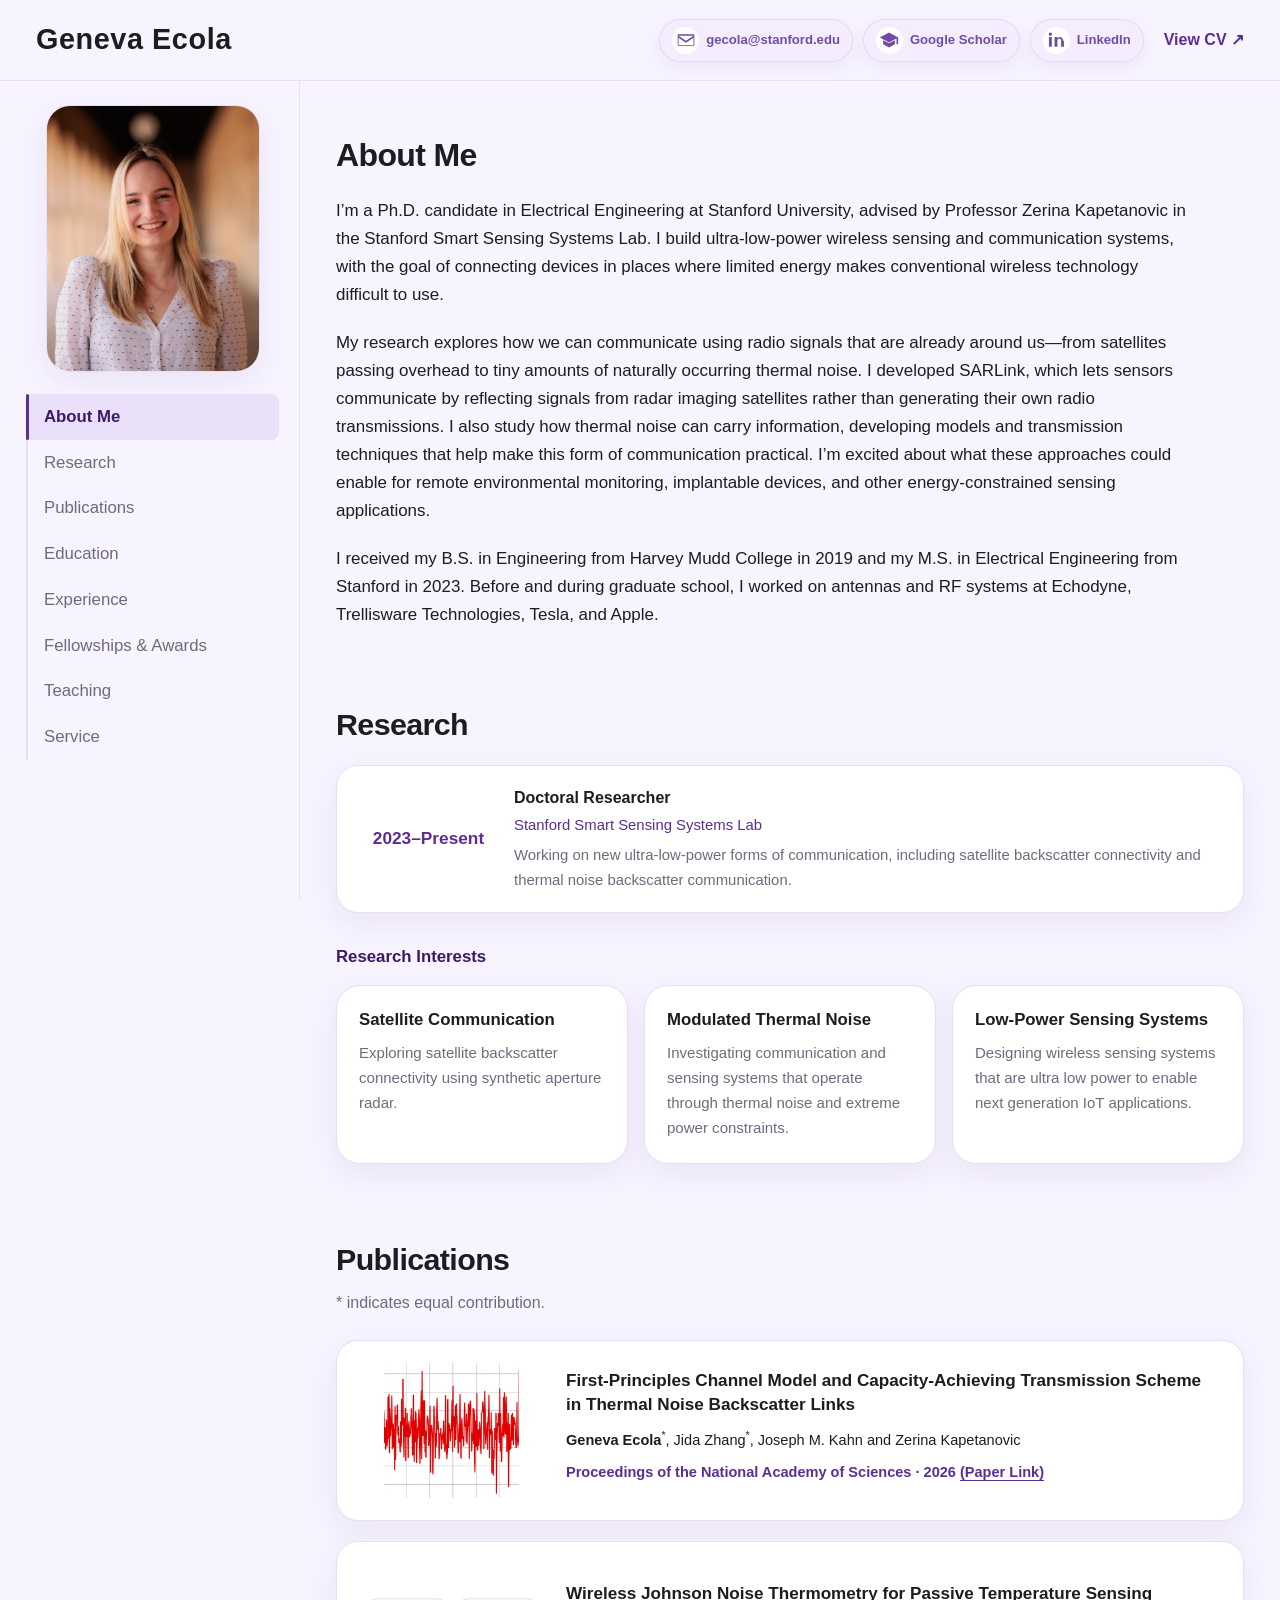
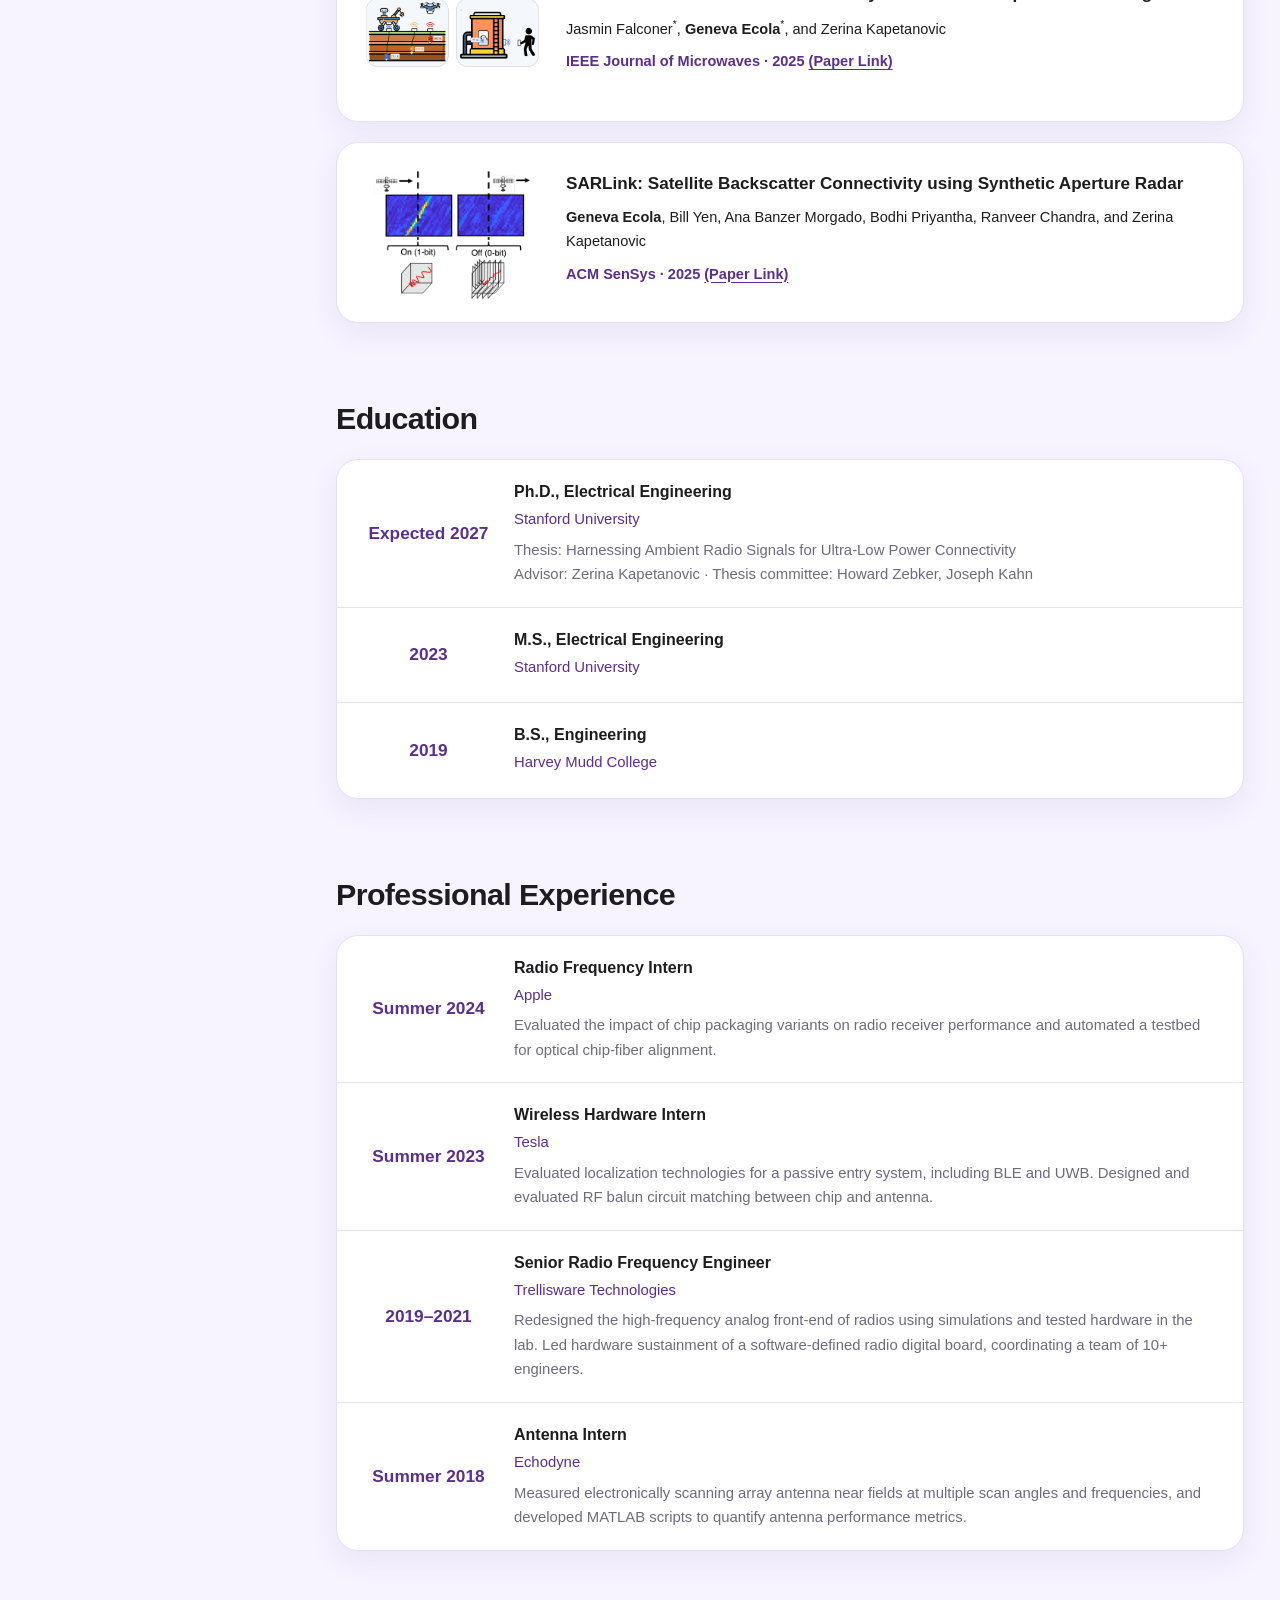
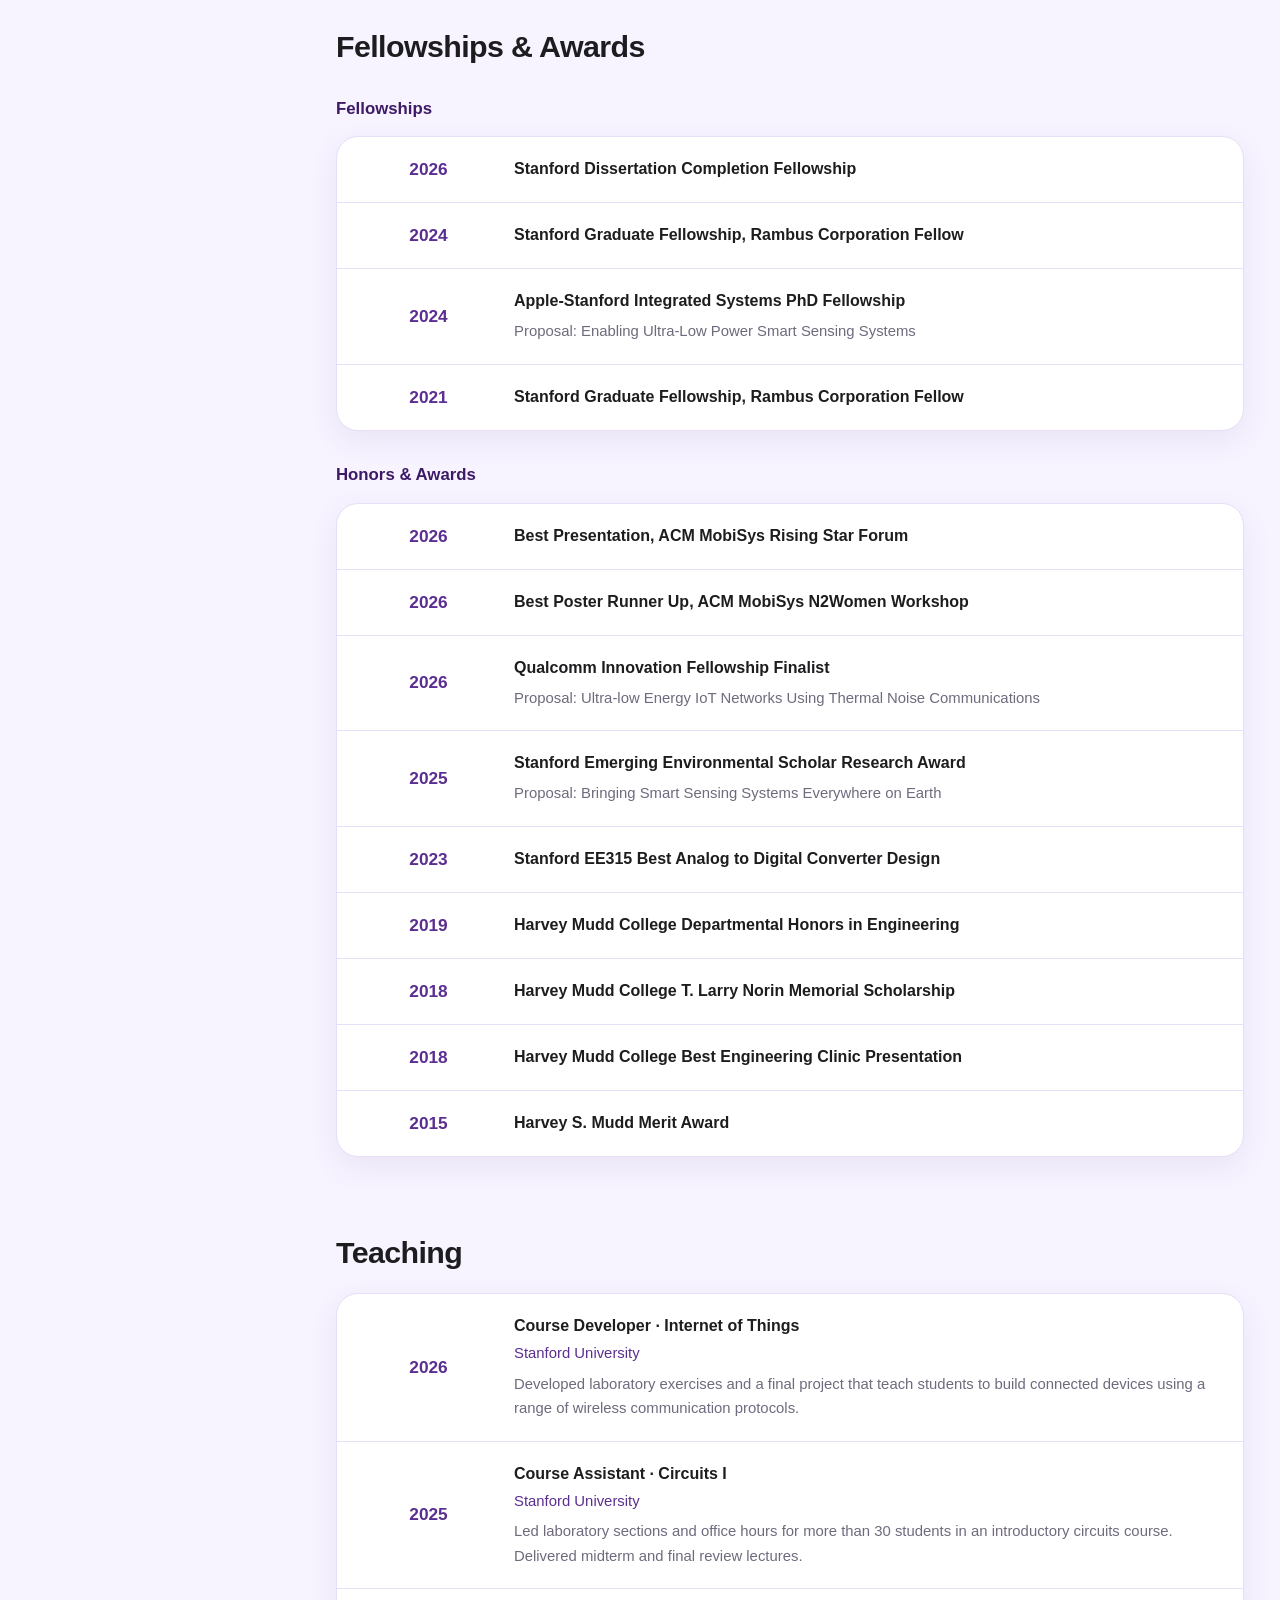
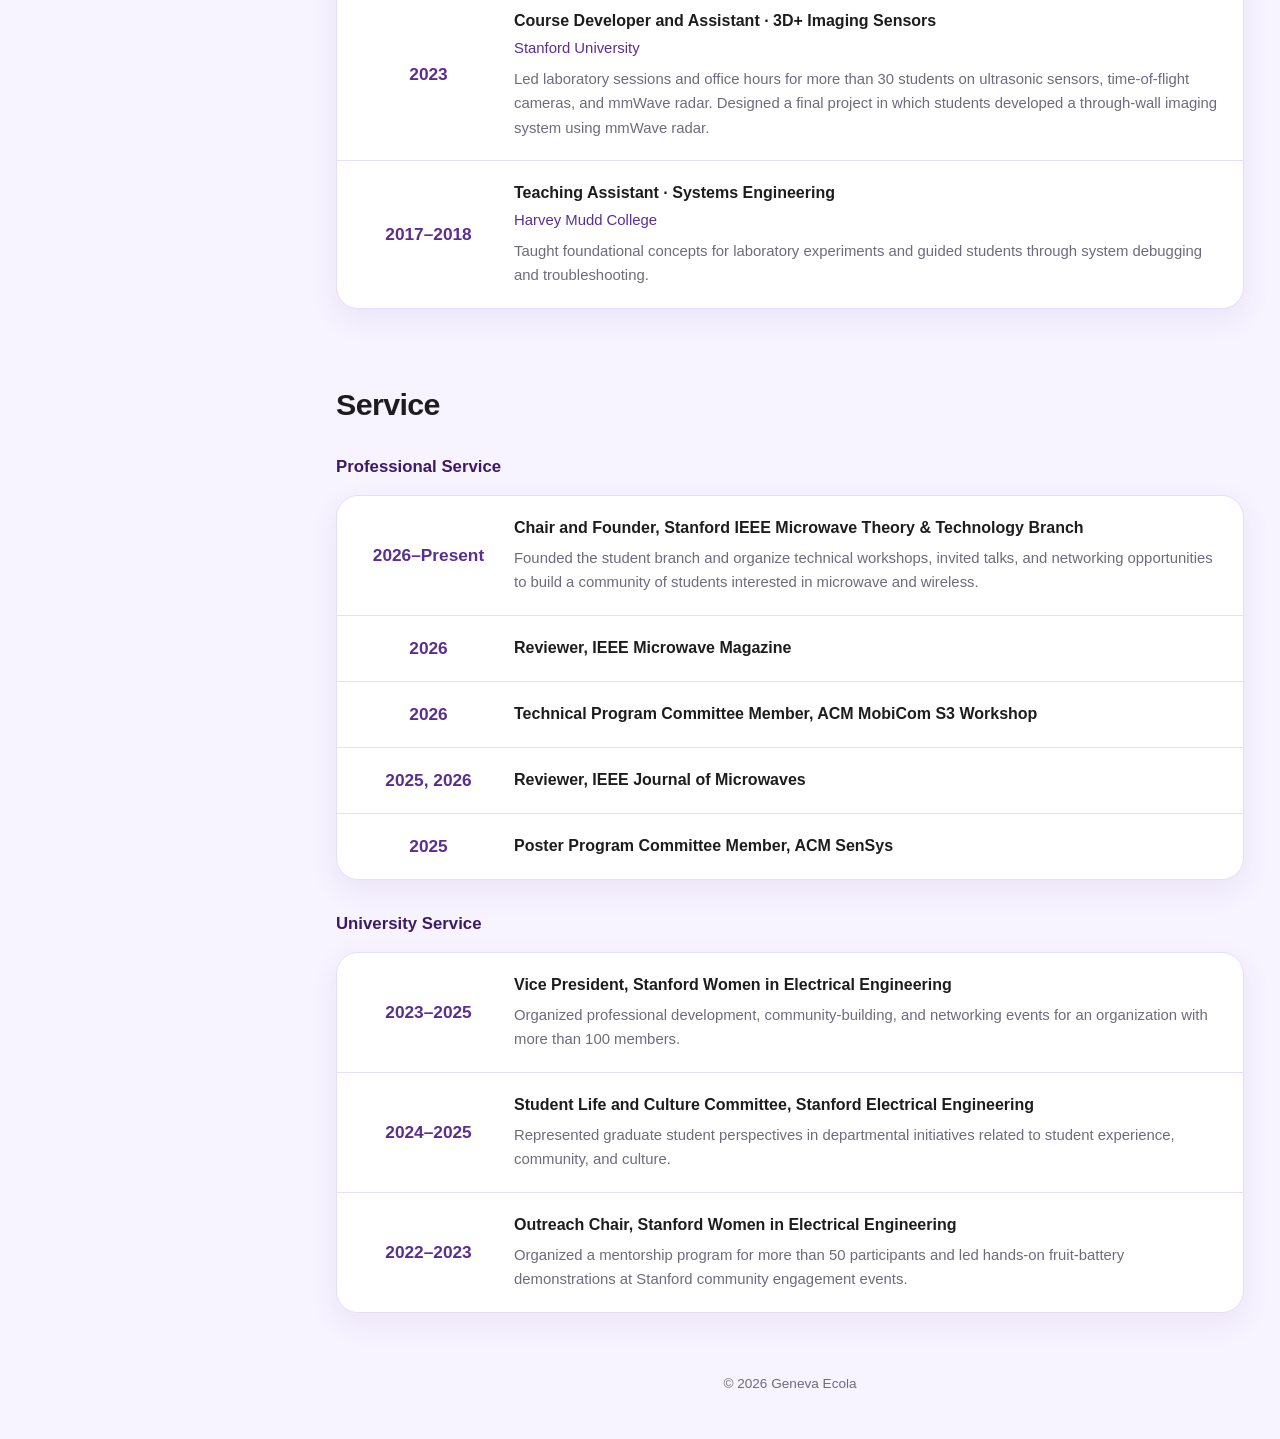
==== index.html @ 5992ef34 "Fix HTML structure for sidebar and navigation" ====
<!DOCTYPE html>
<html lang="en">
<head>
  <meta charset="UTF-8" />
  <meta name="viewport" content="width=device-width, initial-scale=1.0" />
  <title>Geneva Ecola | Electrical Engineering &amp; Wireless Sensing</title>
  <meta name="description" content="Geneva Ecola, Stanford Electrical Engineering PhD candidate researching ultra-low-power wireless communication and smart sensing systems. Research, publications, and CV.">
  <script src="script.js" defer></script>
  <link rel="stylesheet" href="style.css">
  <link rel="icon" type="image/svg+xml" href="favicon.svg?v=chirp-1">
</head>
<body>
<a class="skip-link" href="#main">Skip to content</a>
<header class="site-header"><div class="container nav"><a class="brand" href="#about">Geneva Ecola</a><div class="header-actions"><nav id="contact" class="header-contact" aria-label="Contact links">

      <a class="social-button" href="mailto:gecola@stanford.edu">
        <span class="icon-wrap">
          <!-- email icon -->
          <svg class="social-icon" viewBox="0 0 24 24" aria-hidden="true">
            <path d="M3 5h18a1 1 0 0 1 1 1v12a1 1 0 0 1-1 1H3a1 1 0 0 1-1-1V6a1 1 0 0 1 1-1zm0 2v.01L12 13l9-5.99V7H3zm18 11V9.24l-8.46 5.64a1 1 0 0 1-1.08 0L3 9.24V18h18z"/>
          </svg>
        </span>
        gecola@stanford.edu
      </a>
      
      <a class="social-button" href="https://scholar.google.com/citations?user=upxh27QAAAAJ&hl=en" target="_blank" rel="noopener noreferrer">
        <span class="icon-wrap">
          <!-- scholar icon -->
          <svg class="social-icon" viewBox="0 0 24 24" aria-hidden="true">
            <path d="M12 3 1 9l11 6 9-4.91V17h2V9L12 3zm0 13L5 12.18V17l7 4 7-4v-4.82L12 16z"/>
          </svg>
        </span>
        Google Scholar
      </a>

      <a class="social-button" href="https://www.linkedin.com/in/geneva-ecola/" target="_blank" rel="noopener noreferrer">
        <span class="icon-wrap">
          <!-- linkedin icon -->
          <svg class="social-icon" viewBox="0 0 24 24" aria-hidden="true">
            <path d="M6.94 8.5H3.56V20h3.38V8.5zM5.25 3A1.97 1.97 0 1 0 5.3 6.94 1.97 1.97 0 0 0 5.25 3zM20.44 13.01c0-3.06-1.63-4.48-3.8-4.48-1.75 0-2.53.96-2.97 1.63V8.5h-3.38V20h3.38v-6.4c0-1.69.32-3.32 2.41-3.32 2.06 0 2.09 1.93 2.09 3.43V20h3.38v-6.99z"/>
          </svg>
        </span>
        LinkedIn
      </a>
</nav><a class="header-cv" href="GenevaEcolaCV.pdf" target="_blank" rel="noopener noreferrer">View CV <span aria-hidden="true">↗</span></a></div></div></header>
<aside class="section-sidebar"><div class="sidebar-portrait">
        <img src="images/headshot.jpg" alt="Geneva Ecola" width="600" height="700">
      </div><nav class="section-nav" aria-label="Page sections"><div class="section-links"><a href="#about" class="active" aria-current="location">About Me</a><a href="#research">Research</a><a href="#publications">Publications</a><a href="#education">Education</a><a href="#experience">Experience</a><a href="#awards">Fellowships &amp; Awards</a><a href="#teaching">Teaching</a><a href="#service">Service</a></div></nav></aside>
<!-- Google tag (gtag.js) -->
<script async src="https://www.googletagmanager.com/gtag/js?id=G-DEY8MKTT2V"></script>
<script>
  window.dataLayer = window.dataLayer || [];
  function gtag(){dataLayer.push(arguments);}
  gtag('js', new Date());
  gtag('config', 'G-DEY8MKTT2V');
</script>

<div class="page-content"><main id="main" tabindex="-1">  <section id="about" class="hero" aria-labelledby="about-title">
  <div class="container">
    <h1 id="about-title">About Me</h1>
    <div class="about-copy">
      <p>I’m a Ph.D. candidate in Electrical Engineering at Stanford University, advised by Professor Zerina Kapetanovic in the Stanford Smart Sensing Systems Lab. I build ultra-low-power wireless sensing and communication systems, with the goal of connecting devices in places where limited energy makes conventional wireless technology difficult to use.</p>
      <p>My research explores how we can communicate using radio signals that are already around us—from satellites passing overhead to tiny amounts of naturally occurring thermal noise. I developed SARLink, which lets sensors communicate by reflecting signals from radar imaging satellites rather than generating their own radio transmissions. I also study how thermal noise can carry information, developing models and transmission techniques that help make this form of communication practical. I’m excited about what these approaches could enable for remote environmental monitoring, implantable devices, and other energy-constrained sensing applications.</p>
      <p>I received my B.S. in Engineering from Harvey Mudd College in 2019 and my M.S. in Electrical Engineering from Stanford in 2023. Before and during graduate school, I worked on antennas and RF systems at Echodyne, Trellisware Technologies, Tesla, and Apple.</p>
    </div>
  </div>
</section>

<section id="research" class="section" aria-labelledby="research-title"><div class="container"><h2 id="research-title" class="section-title">Research</h2><ul class="cv-list"><li class="cv-entry"><div class="cv-date">2023–Present</div><div><h3>Doctoral Researcher</h3><p class="entry-org">Stanford Smart Sensing Systems Lab</p><p>Working on new ultra-low-power forms of communication, including satellite backscatter connectivity and thermal noise backscatter communication.</p></div></li></ul>  <div class="research-interests">
    <div>
      <h3 class="subsection-title">Research Interests</h3>
      <div class="card-grid">
        <article class="card">
          <h4>Satellite Communication</h4>
          <p>Exploring satellite backscatter connectivity using synthetic aperture radar.</p>
        </article>
        <article class="card">
          <h4>Modulated Thermal Noise</h4>
          <p>Investigating communication and sensing systems that operate through thermal noise and extreme power constraints.</p>
        </article>
        <article class="card">
          <h4>Low-Power Sensing Systems</h4>
          <p>Designing wireless sensing systems that are ultra low power to enable next generation IoT applications.</p>
        </article>
      </div>
    </div>
  </div>

</div></section>
<section id="publications" class="section" aria-labelledby="publications-title"><div class="container"><h2 id="publications-title" class="section-title">Publications</h2><p class="section-subtitle">* indicates equal contribution.</p><div class="publications-list"><article class="publication-card">
          <div class="publication-image">
            <img loading="lazy" src="images/thermalnoise_image.png" alt="Thermal Noise">
          </div>
          <div class="publication-content">
            <h3>First-Principles Channel Model and Capacity-Achieving Transmission Scheme in Thermal Noise Backscatter Links</h3>
            <p>
              <strong>Geneva Ecola</strong><sup>*</sup>, Jida Zhang<sup>*</sup>, Joseph M. Kahn and Zerina Kapetanovic 
            </p>
            <p class="publication-meta">Proceedings of the National Academy of Sciences · 2026 <a href="https://www.pnas.org/doi/10.1073/pnas.2606732123" target="_blank" rel="noopener noreferrer"><em>(Paper Link)</em></a></p>
          </div>
        </article><article class="publication-card">
          <div class="publication-image">
            <img loading="lazy" src="images/WJNT_image.png" alt="Wireless Johnson Noise Thermometry project image">
          </div>
          <div class="publication-content">
            <h3>Wireless Johnson Noise Thermometry for Passive Temperature Sensing</h3>
            <p>
              Jasmin Falconer<sup>*</sup>, <strong>Geneva Ecola</strong><sup>*</sup>, and Zerina Kapetanovic 
            </p>
            <p class="publication-meta">IEEE Journal of Microwaves · 2025 <a href="https://ieeexplore.ieee.org/document/11018425" target="_blank" rel="noopener noreferrer"><em>(Paper Link)</em></a></p>
          </div>
        </article><article class="publication-card">
          <div class="publication-image">
            <img loading="lazy" src="images/SARLink_image.png" alt="SARLink project image">
          </div>
          <div class="publication-content">
            <h3>SARLink: Satellite Backscatter Connectivity using Synthetic Aperture Radar</h3>
            <p>
              <strong>Geneva Ecola</strong>, Bill Yen, Ana Banzer Morgado, Bodhi Priyantha, Ranveer Chandra, and Zerina Kapetanovic
            </p>
            <p class="publication-meta">
              ACM SenSys · 2025
              <a href="https://dl.acm.org/doi/10.1145/3715014.3722061" target="_blank" rel="noopener noreferrer"><em>(Paper Link)</em></a>
            </p>
          </div>
        </article></div></div></section>
<section id="education" class="section" aria-labelledby="education-title"><div class="container"><h2 id="education-title" class="section-title">Education</h2><ul class="cv-list"><li class="cv-entry"><div class="cv-date">Expected 2027</div><div><h3>Ph.D., Electrical Engineering</h3><p class="entry-org">Stanford University</p><p>Thesis: Harnessing Ambient Radio Signals for Ultra-Low Power Connectivity<br>Advisor: Zerina Kapetanovic · Thesis committee: Howard Zebker, Joseph Kahn</p></div></li><li class="cv-entry"><div class="cv-date">2023</div><div><h3>M.S., Electrical Engineering</h3><p class="entry-org">Stanford University</p></div></li><li class="cv-entry"><div class="cv-date">2019</div><div><h3>B.S., Engineering</h3><p class="entry-org">Harvey Mudd College</p></div></li></ul></div></section>
<section id="experience" class="section" aria-labelledby="experience-title"><div class="container"><h2 id="experience-title" class="section-title">Professional Experience</h2><ul class="cv-list"><li class="cv-entry"><div class="cv-date">Summer 2024</div><div><h3>Radio Frequency Intern</h3><p class="entry-org">Apple</p><p>Evaluated the impact of chip packaging variants on radio receiver performance and automated a testbed for optical chip-fiber alignment.</p></div></li><li class="cv-entry"><div class="cv-date">Summer 2023</div><div><h3>Wireless Hardware Intern</h3><p class="entry-org">Tesla</p><p>Evaluated localization technologies for a passive entry system, including BLE and UWB. Designed and evaluated RF balun circuit matching between chip and antenna.</p></div></li><li class="cv-entry"><div class="cv-date">2019–2021</div><div><h3>Senior Radio Frequency Engineer</h3><p class="entry-org">Trellisware Technologies</p><p>Redesigned the high-frequency analog front-end of radios using simulations and tested hardware in the lab. Led hardware sustainment of a software-defined radio digital board, coordinating a team of 10+ engineers.</p></div></li><li class="cv-entry"><div class="cv-date">Summer 2018</div><div><h3>Antenna Intern</h3><p class="entry-org">Echodyne</p><p>Measured electronically scanning array antenna near fields at multiple scan angles and frequencies, and developed MATLAB scripts to quantify antenna performance metrics.</p></div></li></ul></div></section>
<section id="awards" class="section" aria-labelledby="awards-title"><div class="container"><h2 id="awards-title" class="section-title">Fellowships &amp; Awards</h2><h3 class="subsection-title">Fellowships</h3><ul class="cv-list"><li class="cv-entry"><div class="cv-date">2026</div><div><h3>Stanford Dissertation Completion Fellowship</h3></div></li><li class="cv-entry"><div class="cv-date">2024</div><div><h3>Stanford Graduate Fellowship, Rambus Corporation Fellow</h3></div></li><li class="cv-entry"><div class="cv-date">2024</div><div><h3>Apple-Stanford Integrated Systems PhD Fellowship</h3><p>Proposal: Enabling Ultra-Low Power Smart Sensing Systems</p></div></li><li class="cv-entry"><div class="cv-date">2021</div><div><h3>Stanford Graduate Fellowship, Rambus Corporation Fellow</h3></div></li></ul><h3 class="subsection-title">Honors &amp; Awards</h3><ul class="cv-list"><li class="cv-entry"><div class="cv-date">2026</div><div><h3>Best Presentation, ACM MobiSys Rising Star Forum</h3></div></li><li class="cv-entry"><div class="cv-date">2026</div><div><h3>Best Poster Runner Up, ACM MobiSys N2Women Workshop</h3></div></li><li class="cv-entry"><div class="cv-date">2026</div><div><h3>Qualcomm Innovation Fellowship Finalist</h3><p>Proposal: Ultra-low Energy IoT Networks Using Thermal Noise Communications</p></div></li><li class="cv-entry"><div class="cv-date">2025</div><div><h3>Stanford Emerging Environmental Scholar Research Award</h3><p>Proposal: Bringing Smart Sensing Systems Everywhere on Earth</p></div></li><li class="cv-entry"><div class="cv-date">2023</div><div><h3>Stanford EE315 Best Analog to Digital Converter Design</h3></div></li><li class="cv-entry"><div class="cv-date">2019</div><div><h3>Harvey Mudd College Departmental Honors in Engineering</h3></div></li><li class="cv-entry"><div class="cv-date">2018</div><div><h3>Harvey Mudd College T. Larry Norin Memorial Scholarship</h3></div></li><li class="cv-entry"><div class="cv-date">2018</div><div><h3>Harvey Mudd College Best Engineering Clinic Presentation</h3></div></li><li class="cv-entry"><div class="cv-date">2015</div><div><h3>Harvey S. Mudd Merit Award</h3></div></li></ul></div></section>


<section id="teaching" class="section" aria-labelledby="teaching-title"><div class="container"><h2 id="teaching-title" class="section-title">Teaching</h2><ul class="cv-list"><li class="cv-entry"><div class="cv-date">2026</div><div><h3>Course Developer · Internet of Things</h3><p class="entry-org">Stanford University</p><p>Developed laboratory exercises and a final project that teach students to build connected devices using a range of wireless communication protocols.</p></div></li><li class="cv-entry"><div class="cv-date">2025</div><div><h3>Course Assistant · Circuits I</h3><p class="entry-org">Stanford University</p><p>Led laboratory sections and office hours for more than 30 students in an introductory circuits course. Delivered midterm and final review lectures.</p></div></li><li class="cv-entry"><div class="cv-date">2023</div><div><h3>Course Developer and Assistant · 3D+ Imaging Sensors</h3><p class="entry-org">Stanford University</p><p>Led laboratory sessions and office hours for more than 30 students on ultrasonic sensors, time-of-flight cameras, and mmWave radar. Designed a final project in which students developed a through-wall imaging system using mmWave radar.</p></div></li><li class="cv-entry"><div class="cv-date">2017–2018</div><div><h3>Teaching Assistant · Systems Engineering</h3><p class="entry-org">Harvey Mudd College</p><p>Taught foundational concepts for laboratory experiments and guided students through system debugging and troubleshooting.</p></div></li></ul></div></section>
<section id="service" class="section" aria-labelledby="service-title"><div class="container"><h2 id="service-title" class="section-title">Service</h2><h3 class="subsection-title">Professional Service</h3><ul class="cv-list"><li class="cv-entry"><div class="cv-date">2026–Present</div><div><h3>Chair and Founder, Stanford IEEE Microwave Theory &amp; Technology Branch</h3><p>Founded the student branch and organize technical workshops, invited talks, and networking opportunities to build a community of students interested in microwave and wireless.</p></div></li><li class="cv-entry"><div class="cv-date">2026</div><div><h3>Reviewer, IEEE Microwave Magazine</h3></div></li><li class="cv-entry"><div class="cv-date">2026</div><div><h3>Technical Program Committee Member, ACM MobiCom S3 Workshop</h3></div></li><li class="cv-entry"><div class="cv-date">2025, 2026</div><div><h3>Reviewer, IEEE Journal of Microwaves</h3></div></li><li class="cv-entry"><div class="cv-date">2025</div><div><h3>Poster Program Committee Member, ACM SenSys</h3></div></li></ul><h3 class="subsection-title">University Service</h3><ul class="cv-list"><li class="cv-entry"><div class="cv-date">2023–2025</div><div><h3>Vice President, Stanford Women in Electrical Engineering</h3><p>Organized professional development, community-building, and networking events for an organization with more than 100 members.</p></div></li><li class="cv-entry"><div class="cv-date">2024–2025</div><div><h3>Student Life and Culture Committee, Stanford Electrical Engineering</h3><p>Represented graduate student perspectives in departmental initiatives related to student experience, community, and culture.</p></div></li><li class="cv-entry"><div class="cv-date">2022–2023</div><div><h3>Outreach Chair, Stanford Women in Electrical Engineering</h3><p>Organized a mentorship program for more than 50 participants and led hands-on fruit-battery demonstrations at Stanford community engagement events.</p></div></li></ul></div></section>
  


</main><footer class="site-footer"><div class="container">© 2026 Geneva Ecola</div></footer></div>
</body></html>
---- style.css ----
:root{--bg:#f7f3ff;--surface:#fff;--text:#1d1d1f;--muted:#6f6a7d;--accent:#5b2e91;--accent-dark:#3d1a66;--line:#e7def7;--shadow:0 10px 30px rgba(88,60,140,.08);--header-height:80px;--topbar-height:80px;--sidebar-width:300px;--max-width:1040px}
*{box-sizing:border-box}html{scroll-behavior:smooth;scroll-padding-top:calc(var(--header-height) + 24px)}body{margin:0;font-family:Arial,sans-serif;background:var(--bg);color:var(--text);line-height:1.65}a{color:inherit;text-decoration:none}a:focus-visible{outline:3px solid var(--accent);outline-offset:5px;border-radius:3px}.container{width:min(var(--max-width),calc(100% - 72px));margin:0 auto}.site-header{position:sticky;top:0;z-index:20;background:rgba(247,243,255,.96);backdrop-filter:blur(10px);border-bottom:1px solid var(--line)}.nav{display:flex;align-items:center;justify-content:space-between;gap:24px;min-height:80px;width:calc(100% - 72px);max-width:none}.brand{font-size:1.8rem;font-weight:700;line-height:1.1;letter-spacing:.02em}.header-cv{white-space:nowrap}.header-actions{display:flex;align-items:center;justify-content:center;gap:20px}.header-contact{display:flex;align-items:center;justify-content:center;gap:10px}.header-contact .social-button{width:auto;padding:7px 12px;font-size:.82rem;gap:7px}.header-contact .icon-wrap{width:27px;height:27px}.header-cv,.text-link{color:var(--accent);font-weight:600}.header-cv:hover,.text-link:hover{text-decoration:underline}.section-sidebar{position:fixed;top:var(--topbar-height);bottom:0;left:0;width:var(--sidebar-width);padding:24px 20px 24px 26px;display:flex;flex-direction:column;gap:22px;border-right:1px solid var(--line);overflow:hidden}.section-nav{min-height:0;overflow-y:auto;scrollbar-width:thin}.nav-label{margin:0 0 16px 13px;font-size:.78rem;letter-spacing:.14em;text-transform:uppercase;color:var(--muted);font-weight:700}.section-links{display:flex;flex-direction:column;border-left:2px solid var(--line)}.section-links a{position:relative;padding:9px 11px 9px 16px;font-size:1.05rem;color:var(--muted);border-radius:0 8px 8px 0;transition:background .15s,color .15s}.section-links a:hover{color:var(--accent-dark);background:#eee5fa}.section-links a.active{color:var(--accent-dark);font-weight:700;background:#ebe0fa}.section-links a.active:before{content:"";position:absolute;left:-2px;top:0;bottom:0;width:3px;border-radius:2px;background:var(--accent)}.page-content{margin-left:var(--sidebar-width)}.hero{padding:54px 0 48px}.hero-grid{display:block}h1{font-size:clamp(2rem,3.1vw,3rem);line-height:1.12;margin:14px 0 22px;letter-spacing:-.025em}.lead{font-size:1.04rem;color:var(--muted);max-width:650px}.sidebar-portrait{flex-shrink:0;margin:0 auto;width:100%;max-width:214px;border-radius:24px;overflow:hidden;border:1px solid var(--line);box-shadow:var(--shadow)}.sidebar-portrait img{display:block;width:100%;height:auto;aspect-ratio:4/5;object-fit:cover}.cv-link{font-size:.9rem}.cv-link span{display:inline-block}.section{padding:28px 0 48px}.section-title{font-size:1.9rem;letter-spacing:-.02em;line-height:1.25;margin:0 0 22px}.section-subtitle{color:var(--muted);margin:-10px 0 24px}.subsection-title{font-size:1.05rem;color:var(--accent-dark);margin:30px 0 14px}.cv-list{list-style:none;padding:0;margin:0;background:var(--surface);border:1px solid var(--line);border-radius:22px;box-shadow:var(--shadow);overflow:hidden}.cv-entry{display:grid;grid-template-columns:135px minmax(0,1fr);gap:18px;padding:20px 24px}.cv-entry+.cv-entry{border-top:1px solid var(--line)}.cv-date{font-size:1.08rem;color:var(--accent);font-weight:700;line-height:1.45;text-align:center;align-self:center;overflow-wrap:break-word}.cv-entry h3{font-size:1rem;line-height:1.5;margin:0;font-weight:600}.cv-entry p{font-size:.93rem;margin:6px 0 0;color:var(--muted)}.cv-entry .entry-org{color:var(--accent);font-weight:500;margin:3px 0}.card-grid{display:grid;grid-template-columns:repeat(3,minmax(0,1fr));gap:16px}.card{background:var(--surface);border:1px solid var(--line);border-radius:24px;padding:22px;box-shadow:var(--shadow)}.card h4{margin:0 0 10px;font-size:1.05rem;line-height:1.4}.card p{color:var(--muted);font-size:.94rem;margin:0}.publications-list{display:flex;flex-direction:column;gap:20px}.publication-card{display:flex;gap:22px;align-items:center;background:white;border:1px solid var(--line);border-radius:22px;padding:22px;box-shadow:var(--shadow)}.publication-image{flex:0 0 185px}.publication-image img{width:185px;height:135px;object-fit:contain;border-radius:12px;display:block}.publication-content{min-width:0;flex:1}.publication-content h3{margin:0 0 10px;font-size:1.07rem;line-height:1.4}.publication-content p{font-size:.91rem;margin:8px 0}.publication-meta{font-weight:600;color:var(--accent)}.publication-meta a{display:inline-block;text-decoration:underline;text-underline-offset:3px}.publication-meta em{font-style:normal}.social-button{display:inline-flex;align-items:center;gap:10px;padding:12px 16px;border-radius:999px;font-weight:600;font-size:.9rem;color:#6f4ca5;background:#f5edff;border:1px solid rgba(111,76,165,.12);box-shadow:0 6px 18px rgba(111,76,165,.08);transition:transform .18s,background .18s}.social-button:hover{transform:translateY(-2px);background:#efe2ff}.icon-wrap{width:32px;height:32px;border-radius:50%;background:white;display:inline-flex;align-items:center;justify-content:center;flex-shrink:0}.social-icon{width:20px;height:20px;fill:currentColor}.site-footer{padding:12px 0 44px;color:var(--muted);text-align:center;font-size:.85rem}.skip-link{position:fixed;left:12px;top:-100px;background:var(--accent);color:white;padding:12px;z-index:100}.skip-link:focus{top:12px}sup{font-size:.72em}
@media(min-width:1550px){.section-sidebar{width:calc((100vw - 1300px)/2 + 300px);padding-left:max(30px,calc((100vw - 1300px)/2 + 30px))}.page-content{margin-left:calc((100vw - 1300px)/2 + 300px);margin-right:calc((100vw - 1300px)/2)}}
@media(max-width:1100px){.nav{width:calc(100% - 36px);gap:16px}.brand{font-size:1.55rem}.header-actions{gap:12px}.header-contact{gap:6px}:root{--sidebar-width:260px}.section-sidebar{padding-left:20px;padding-right:12px}.container{width:calc(100% - 48px)}.card-grid{grid-template-columns:1fr}.publication-image{flex-basis:140px}.publication-image img{width:140px;height:120px}.cv-entry{grid-template-columns:110px minmax(0,1fr);gap:12px;padding:18px}}
@media(max-width:760px){:root{--header-height:210px;--topbar-height:136px}.site-header .nav{min-height:68px;width:calc(100% - 28px);padding:14px 0;flex-wrap:wrap;justify-content:center;gap:12px}.header-actions{flex-wrap:wrap;gap:10px}.header-contact{gap:6px;flex-wrap:wrap}.header-contact .social-button{padding:6px 9px;font-size:.73rem;gap:5px}.header-contact .icon-wrap{width:23px;height:23px}.header-contact .social-icon{width:16px;height:16px}.brand{font-size:1.45rem}.header-cv{font-size:.9rem}.section-sidebar{position:sticky;top:var(--topbar-height);bottom:auto;width:100%;padding:8px 0 8px 14px;flex-direction:row;align-items:center;gap:10px;border-right:0;border-bottom:1px solid var(--line);background:rgba(247,243,255,.98);z-index:19;overflow:hidden}.sidebar-portrait{width:60px;max-width:none;margin:0;border-radius:12px}.sidebar-portrait img{aspect-ratio:1;object-position:center 35%}.section-nav{flex:1;min-width:0;overflow:hidden}.nav-label{display:none}.section-links{border-left:0;flex-direction:row;overflow-x:auto;padding:6px 14px 6px 0;gap:6px;scrollbar-width:thin}.section-links a{white-space:nowrap;padding:7px 12px;border-radius:999px;font-size:.92rem;flex-shrink:0}.section-links a.active:before{display:none}.page-content{margin:0}.container{width:calc(100% - 36px)}.hero{padding:32px 0}h1{font-size:2.1rem;max-width:570px}.lead{font-size:1rem}.section{padding:24px 0 32px}.section-title{font-size:1.65rem}.cv-entry{grid-template-columns:1fr;gap:8px;padding:18px}.cv-date{font-size:1.15rem}.publication-card{gap:18px;padding:18px}.publication-image{flex-basis:115px}.publication-image img{width:115px;height:105px}.social-button{font-size:.86rem}}
@media(max-width:480px){.publication-card{flex-direction:column;align-items:stretch}.publication-image{flex-basis:auto}.publication-image img{width:100%;height:160px}.social-button{width:min(100%,320px);justify-content:center}}
@media(prefers-reduced-motion:reduce){html{scroll-behavior:auto}*,*:before,*:after{transition:none!important}}
@media print{.site-header,.section-sidebar,.skip-link{display:none}.page-content{margin:0}.container{width:100%}.cv-list,.card,.publication-card{box-shadow:none}.cv-entry,.publication-card{break-inside:avoid}.hero{padding:0}.section{padding:20px 0}body{background:white;font-size:10pt}a{color:inherit}}

/* Plain introduction with the same scale as other academic sections. */
#about-title{font-size:2rem;line-height:1.25;letter-spacing:-.02em;margin:0 0 22px}.about-copy{max-width:850px;font-size:1.06rem;color:var(--text)}.about-copy p{margin:0 0 20px}.about-copy p:last-child{margin-bottom:0}
@media(max-width:760px){#about-title{font-size:1.75rem}.about-copy{font-size:1rem}}
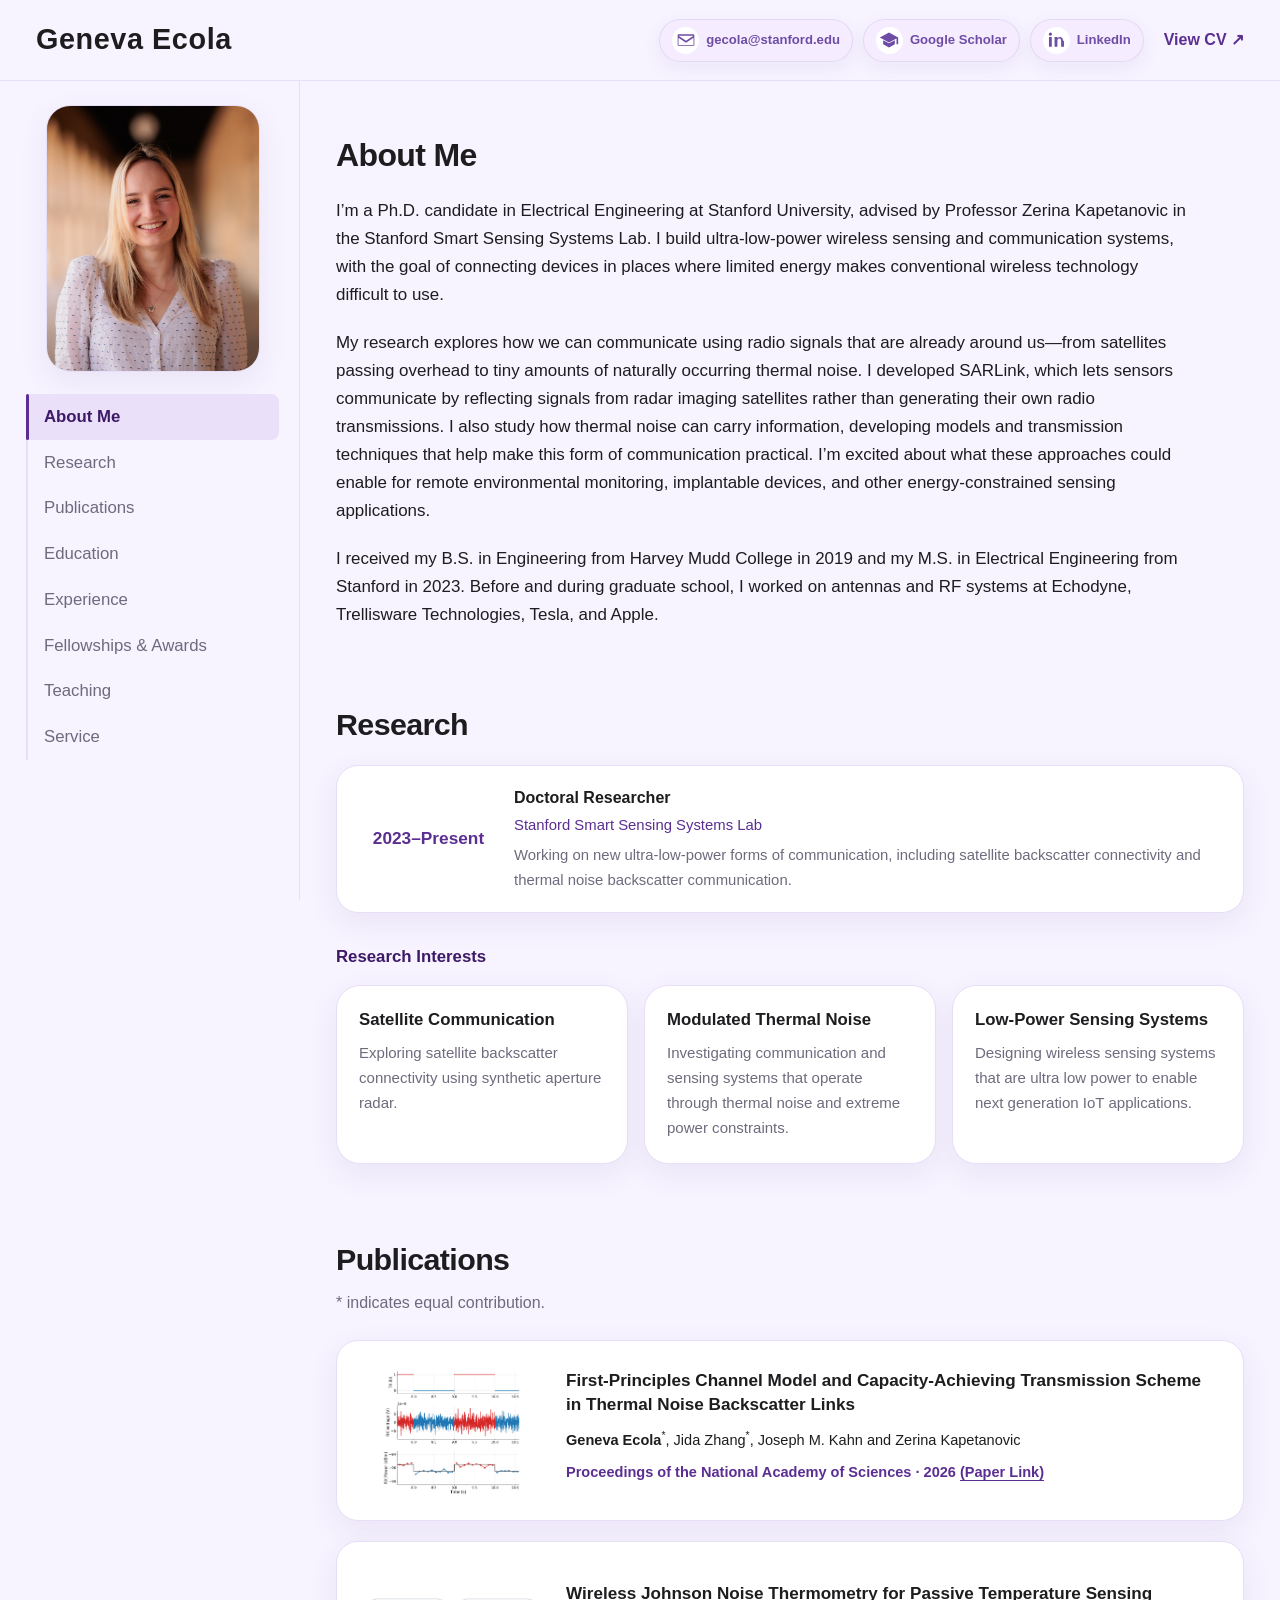
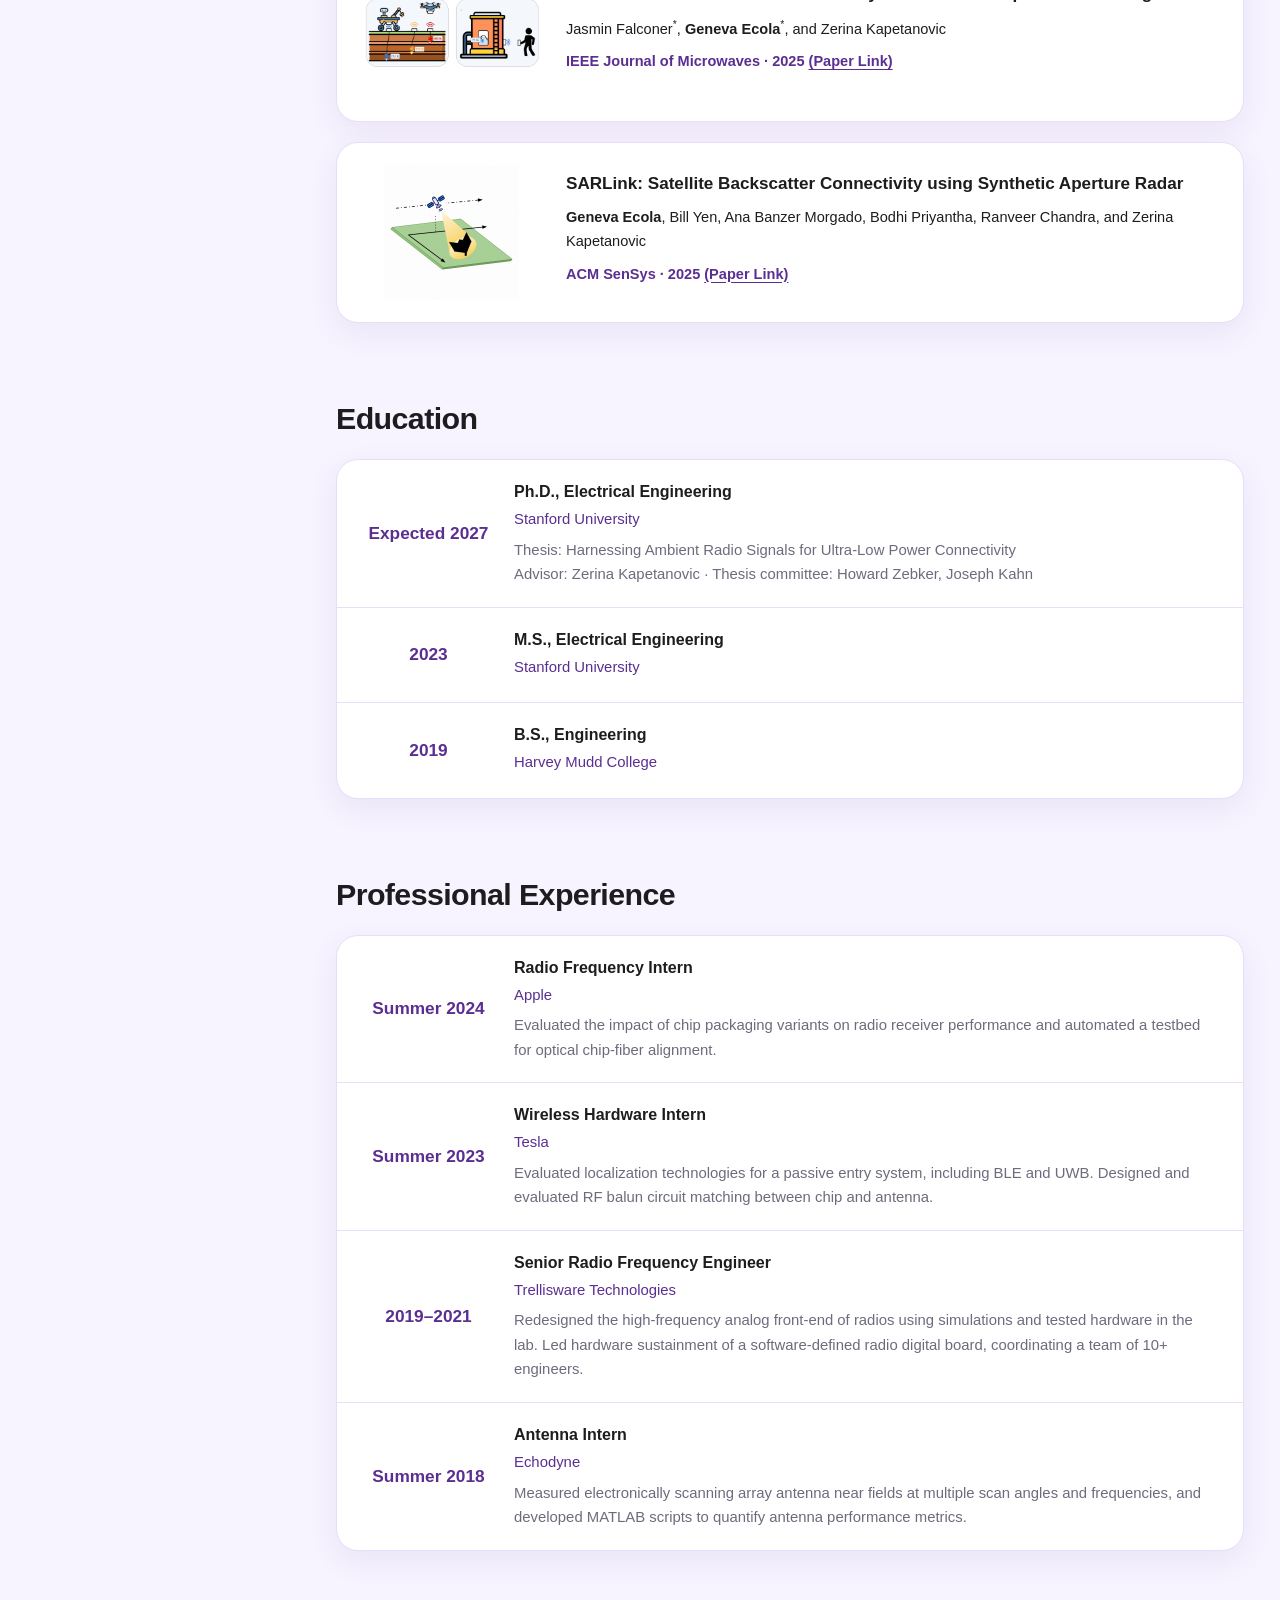
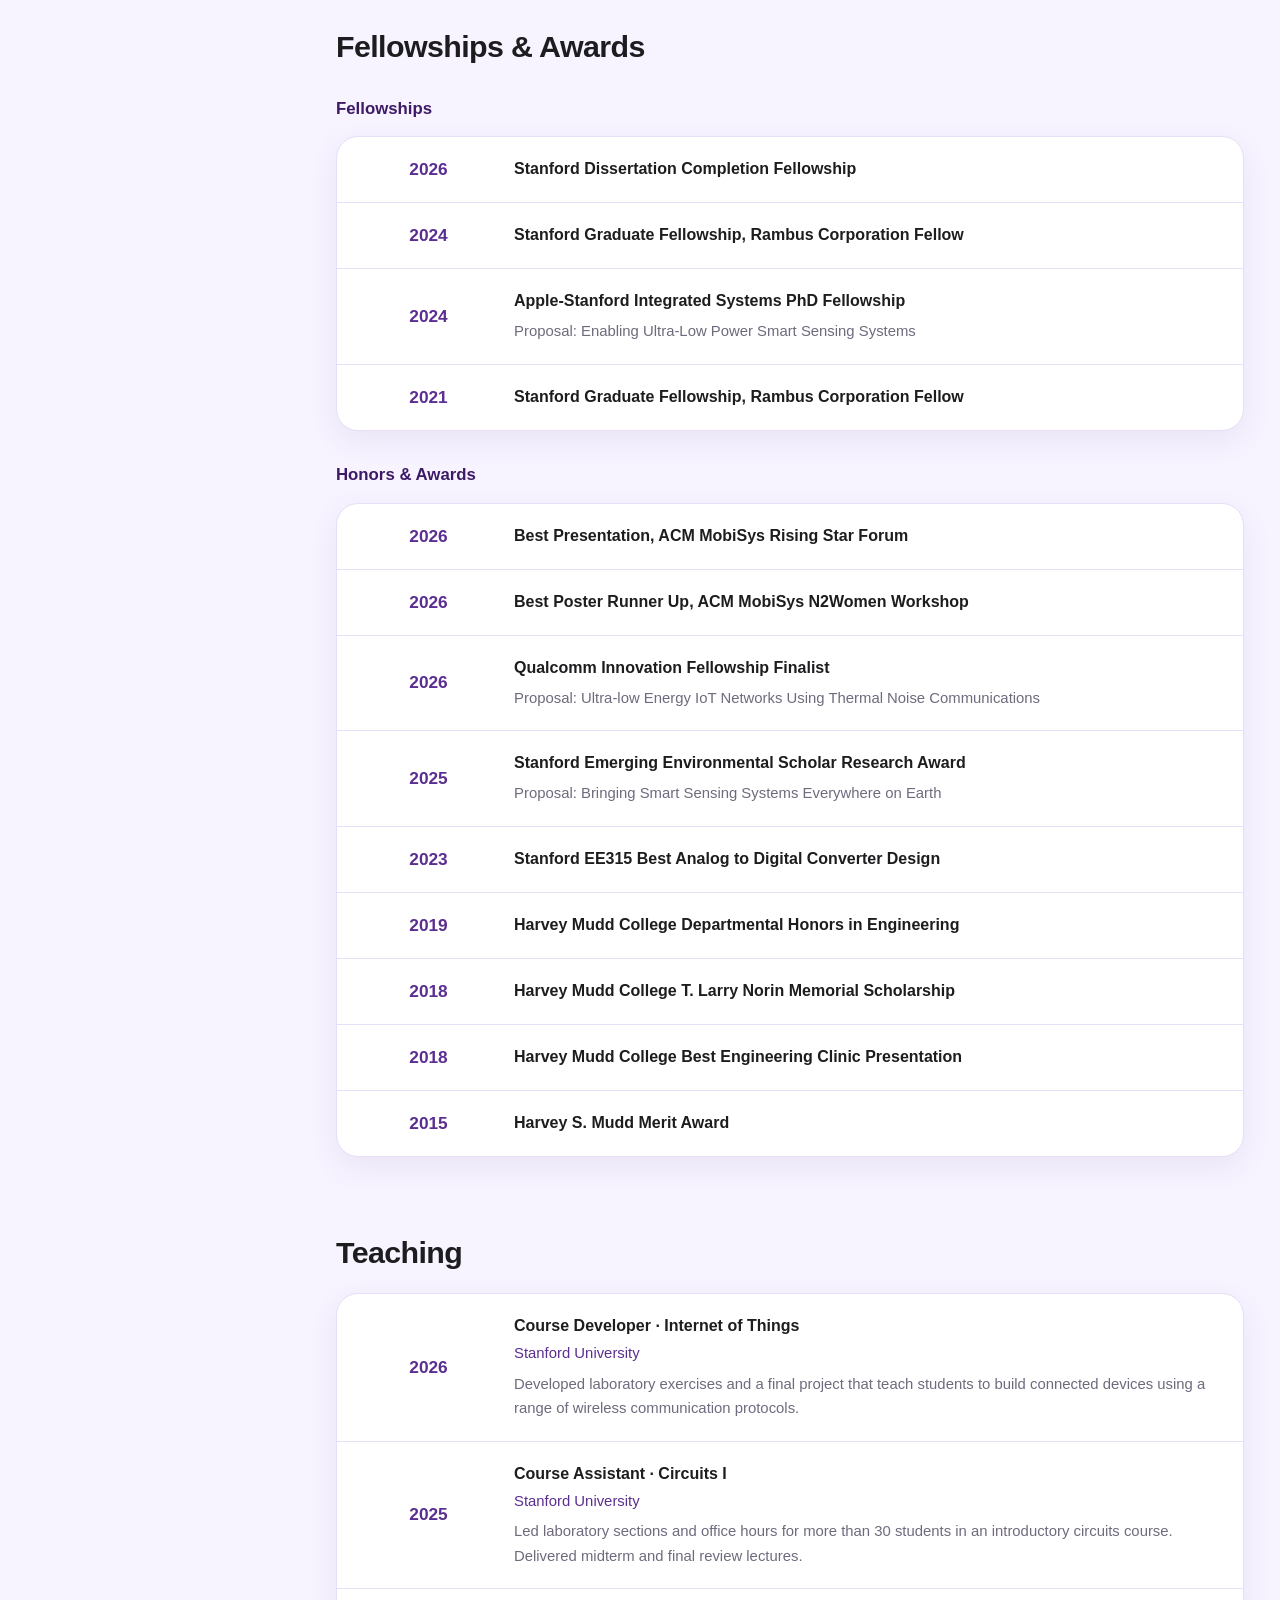
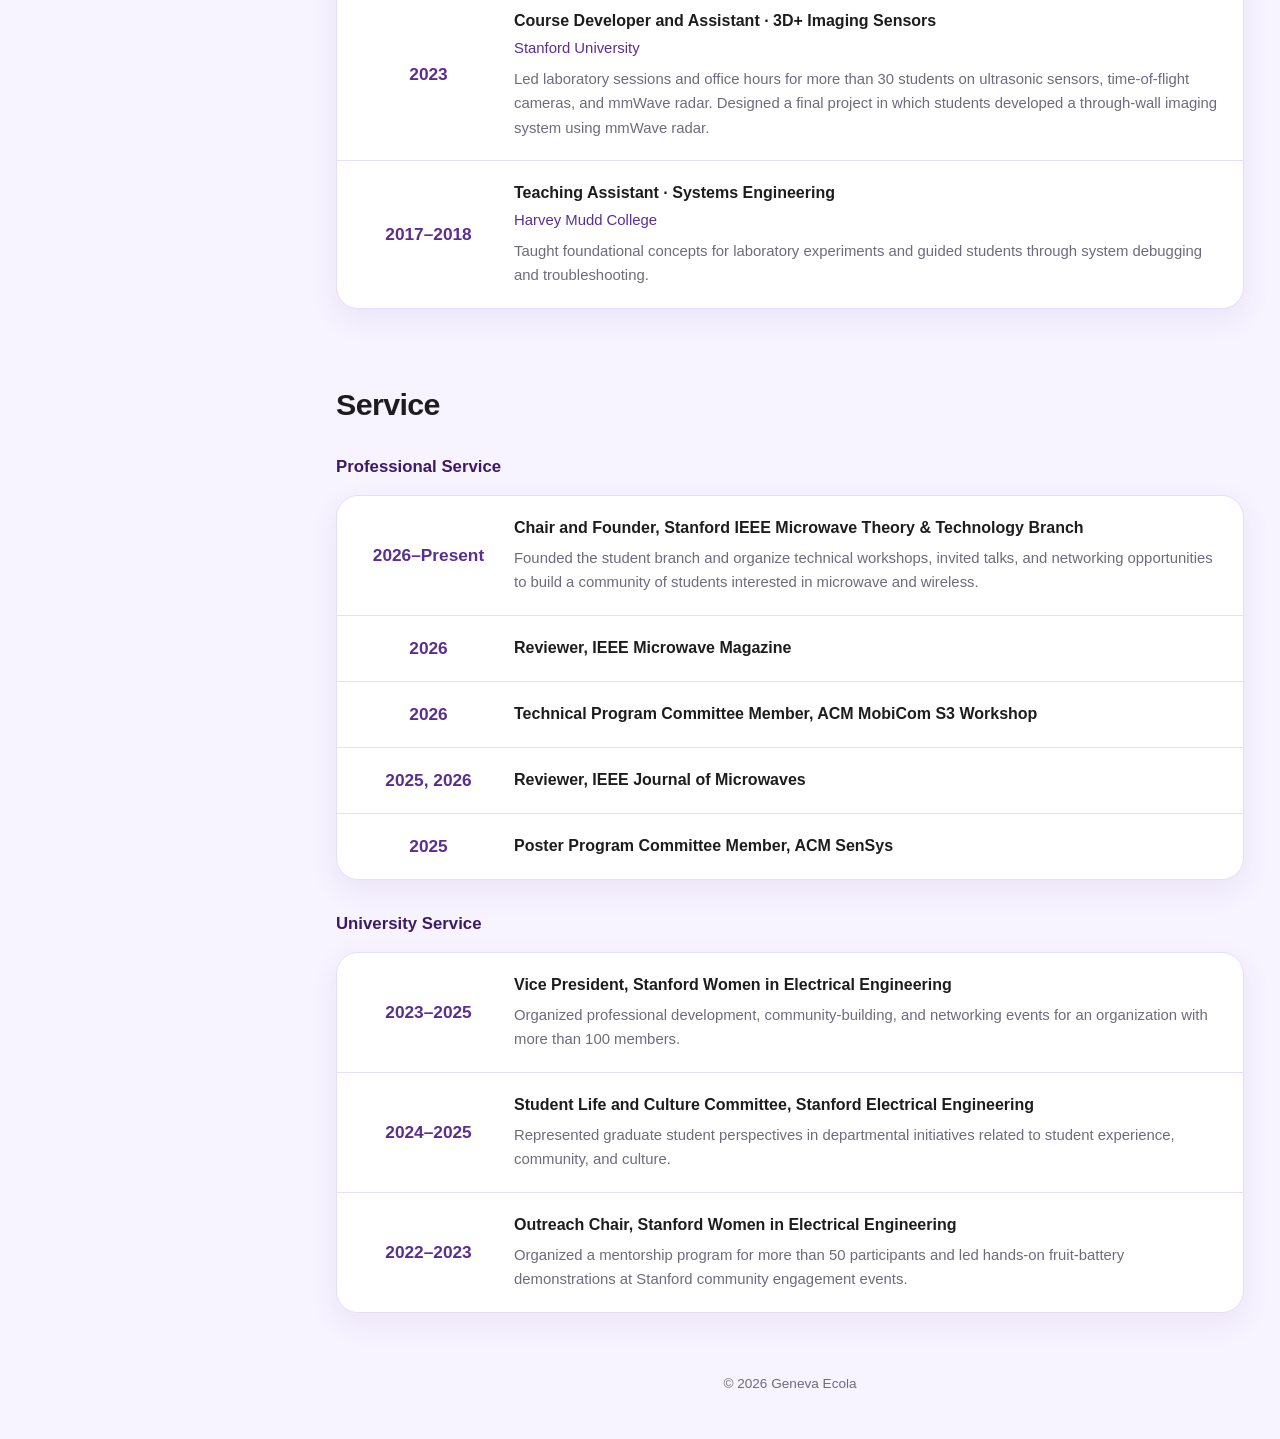
==== commit 175046fd: "Replace publication images with GIFs Updated publication images to use GIFs instead of PNGs." ====
--- a/index.html
+++ b/index.html
@@ -89,7 +89,7 @@
 </div></section>
 <section id="publications" class="section" aria-labelledby="publications-title"><div class="container"><h2 id="publications-title" class="section-title">Publications</h2><p class="section-subtitle">* indicates equal contribution.</p><div class="publications-list"><article class="publication-card">
           <div class="publication-image">
-            <img loading="lazy" src="images/thermalnoise_image.png" alt="Thermal Noise">
+            <img loading="lazy" src="images/noise.gif" alt="Thermal Noise">
           </div>
           <div class="publication-content">
             <h3>First-Principles Channel Model and Capacity-Achieving Transmission Scheme in Thermal Noise Backscatter Links</h3>
@@ -111,7 +111,7 @@
           </div>
         </article><article class="publication-card">
           <div class="publication-image">
-            <img loading="lazy" src="images/SARLink_image.png" alt="SARLink project image">
+            <img loading="lazy" src="images/sarlink.gif" alt="SARLink project image">
           </div>
           <div class="publication-content">
             <h3>SARLink: Satellite Backscatter Connectivity using Synthetic Aperture Radar</h3>
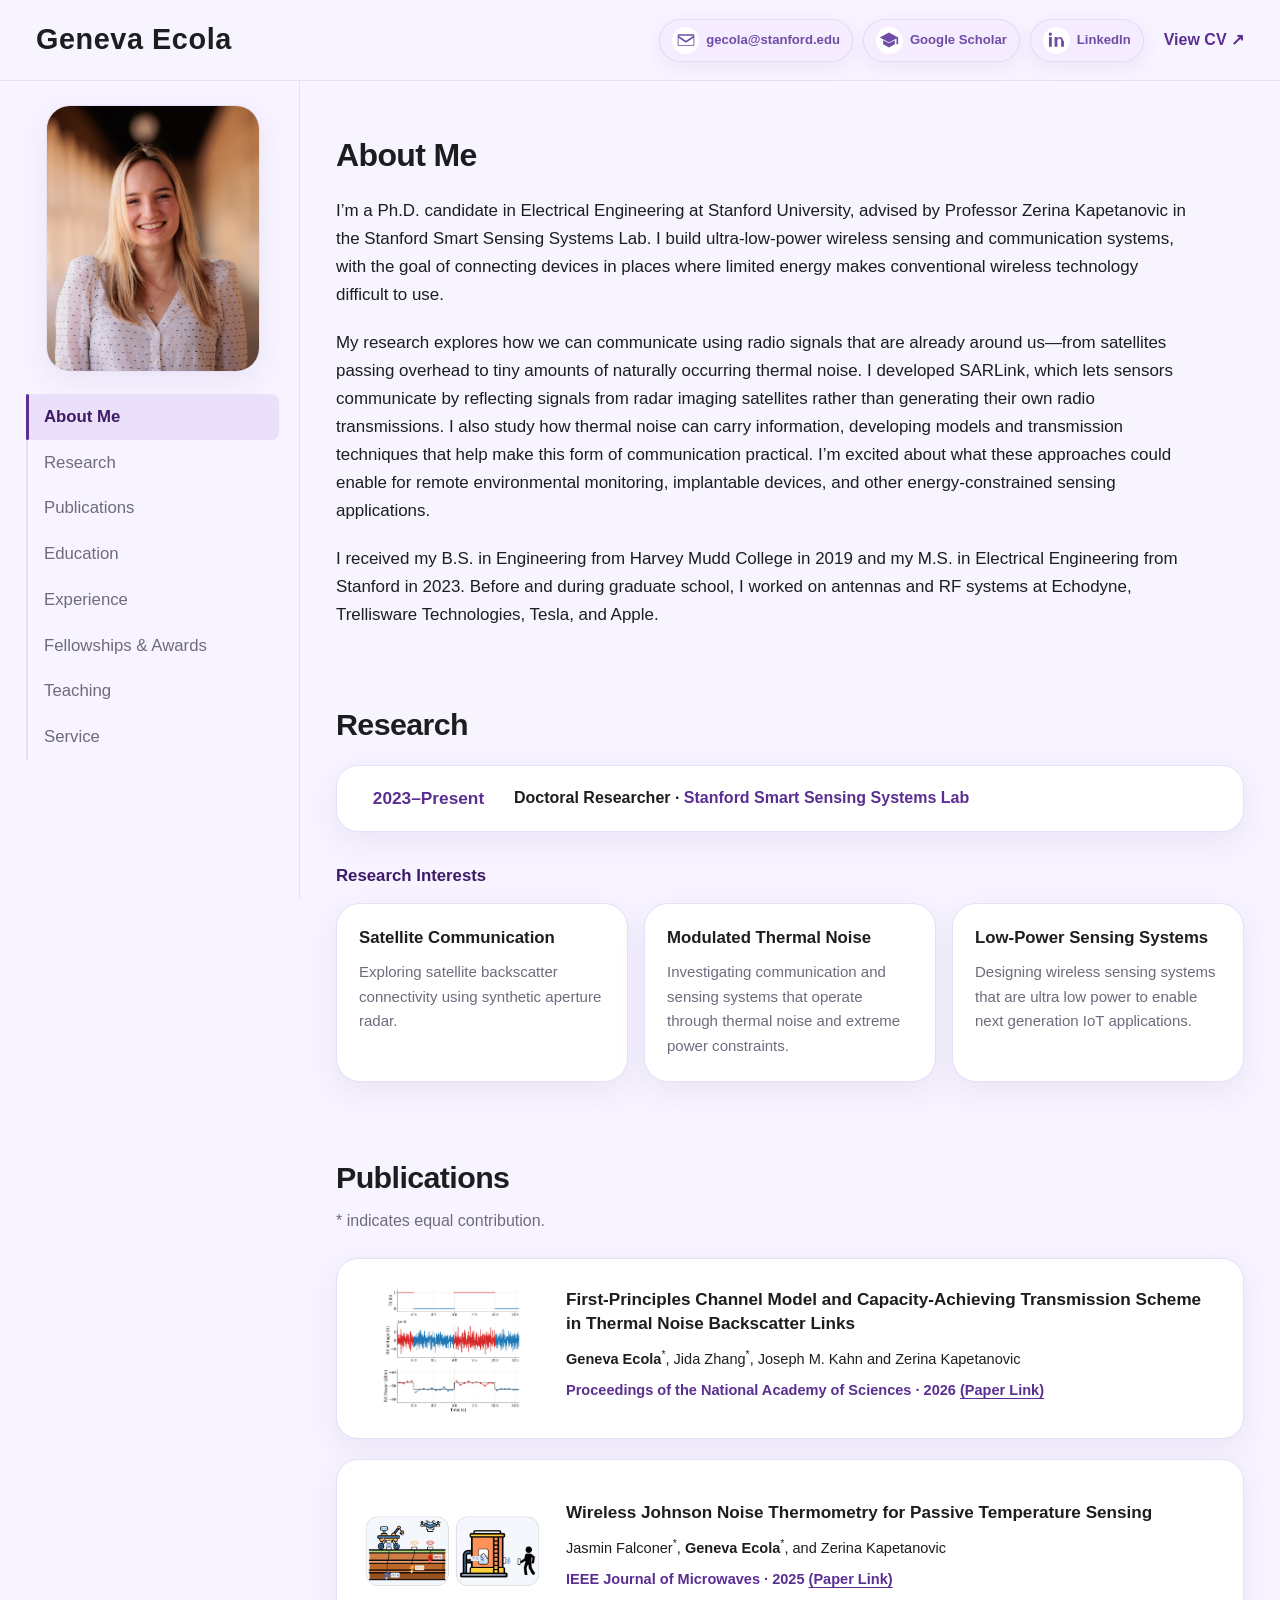
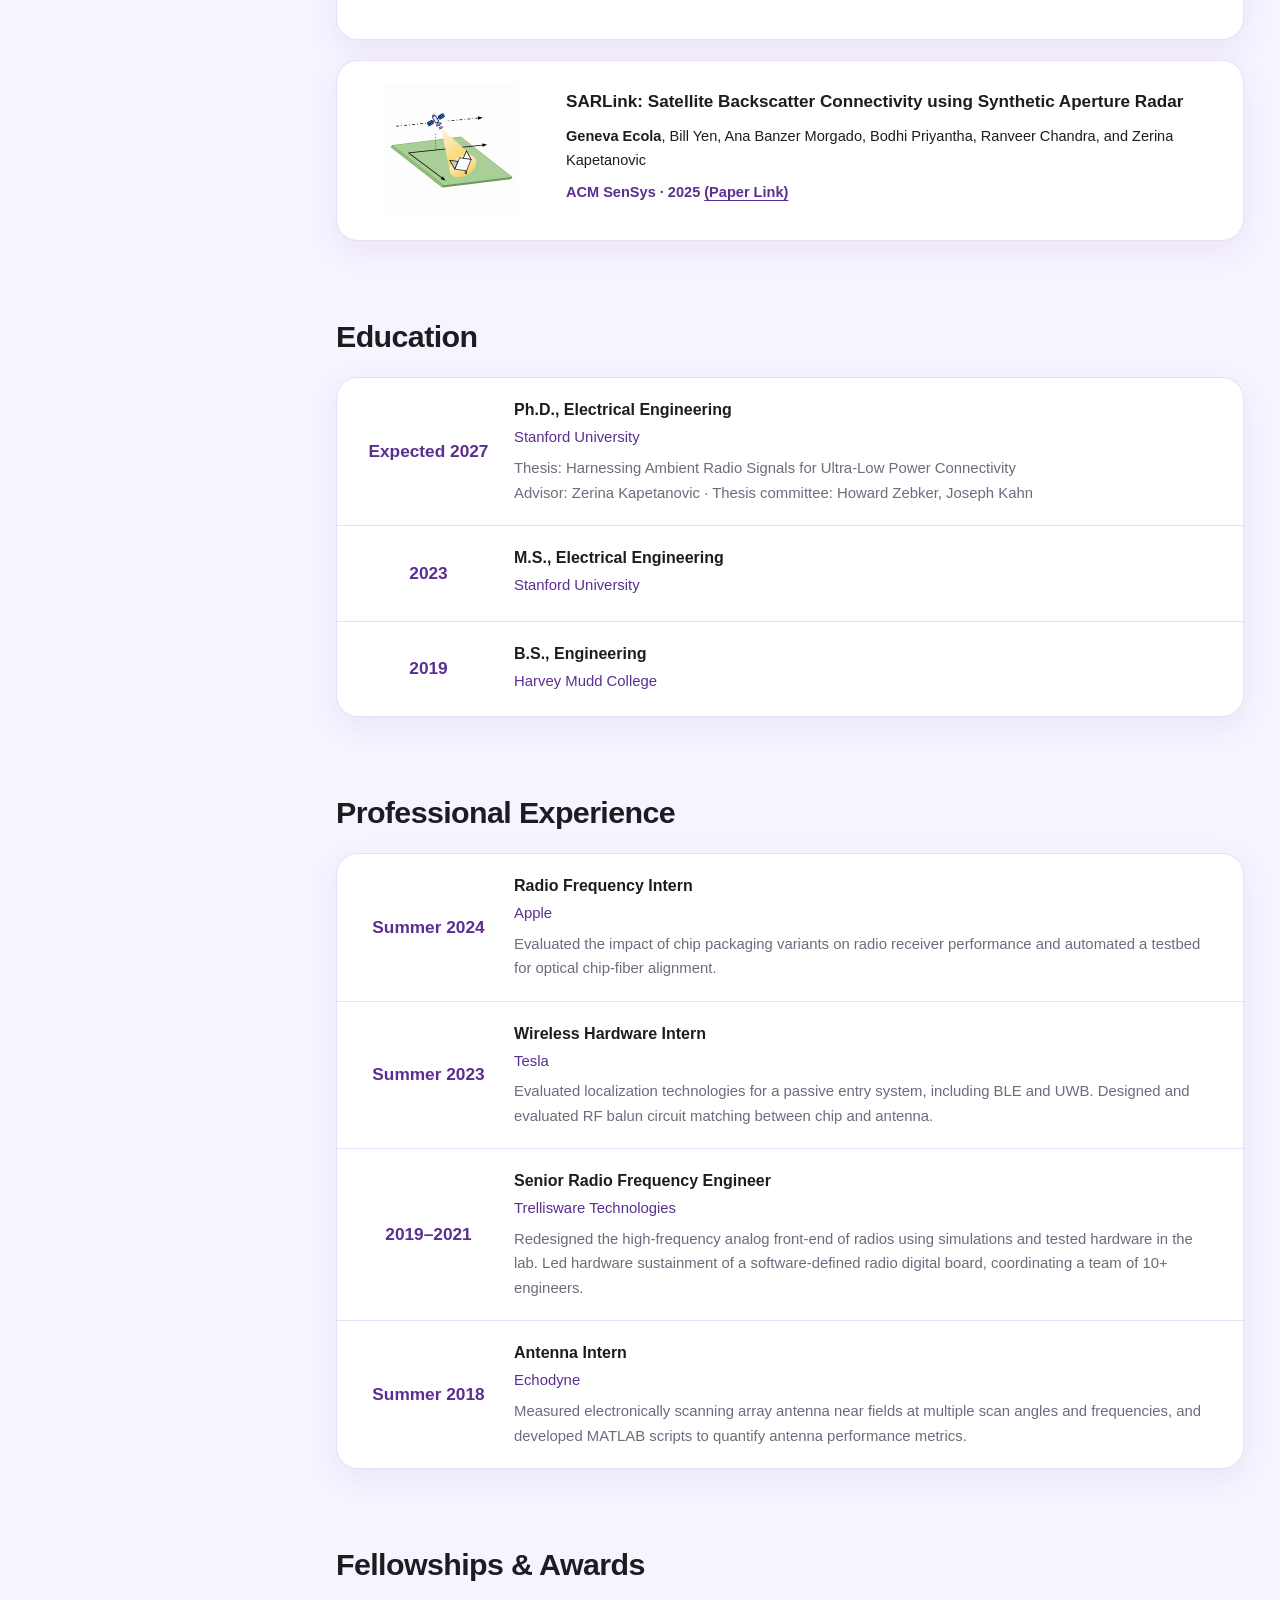
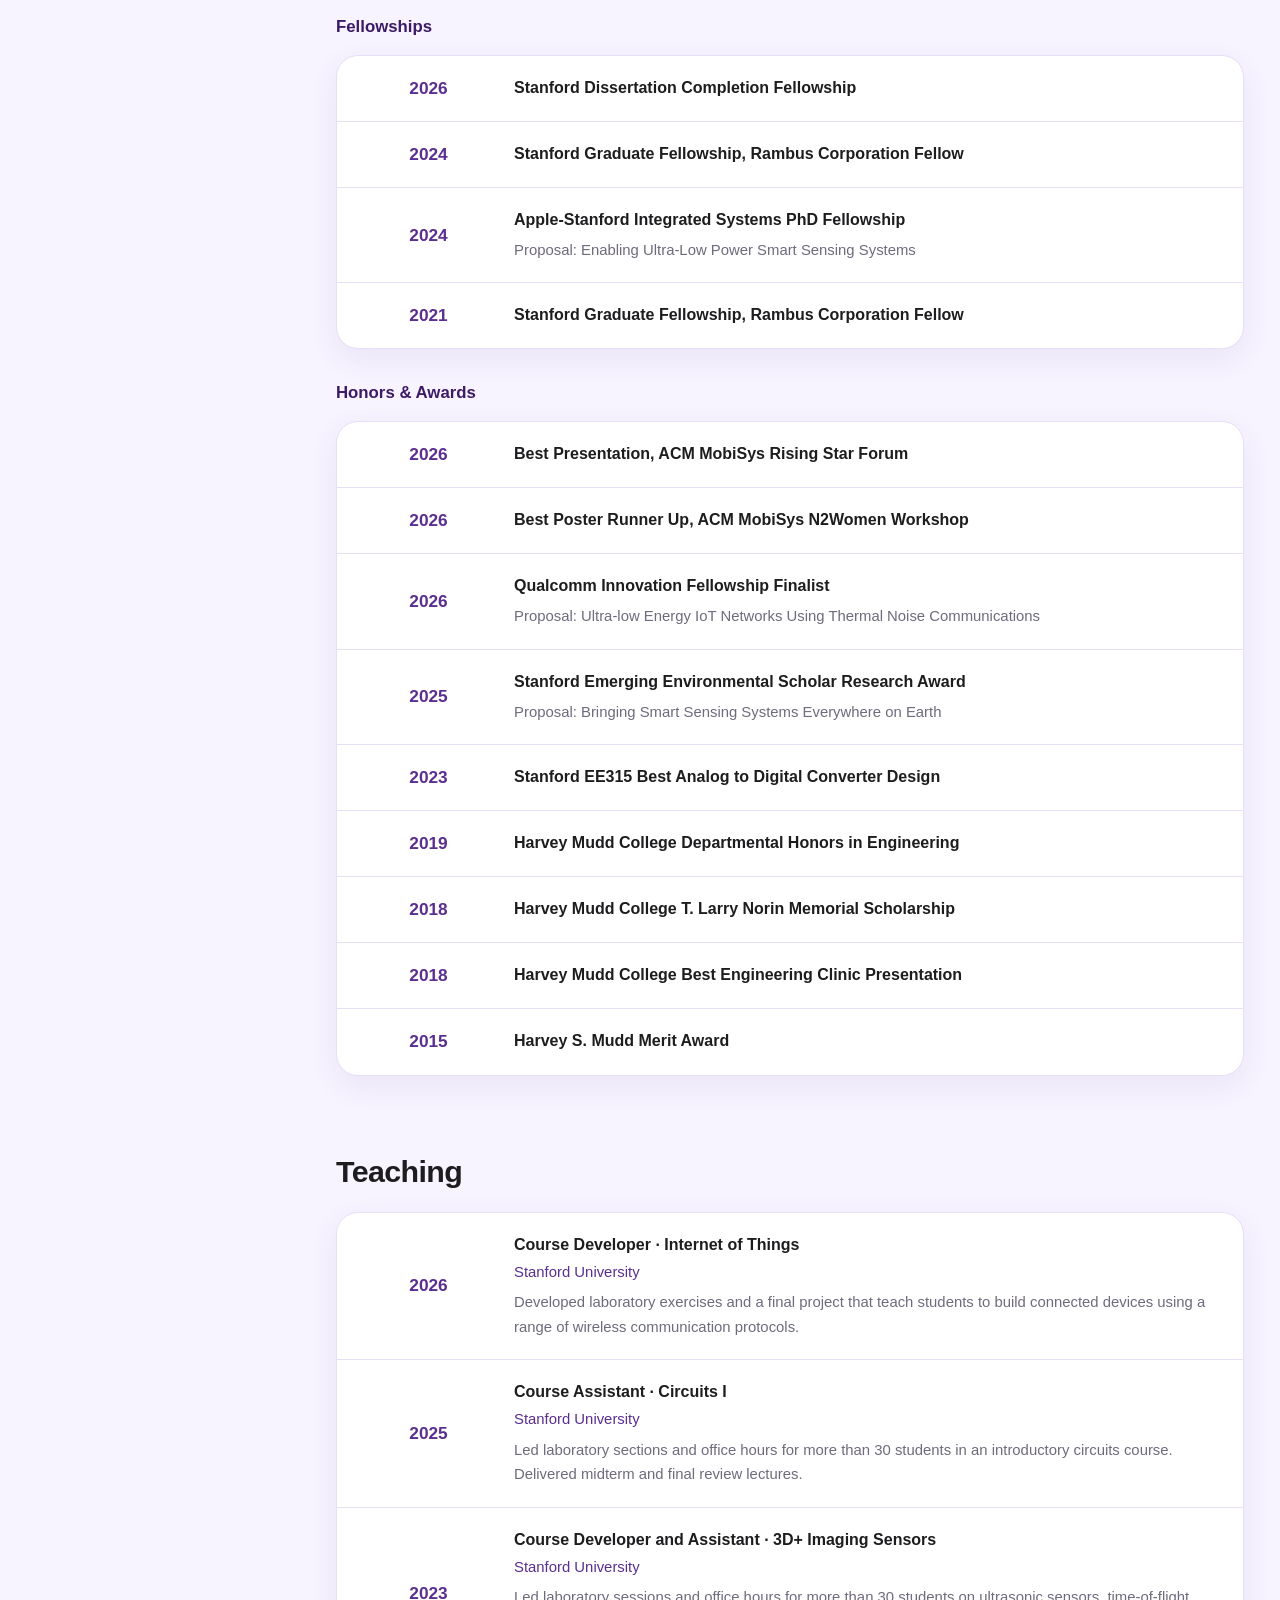
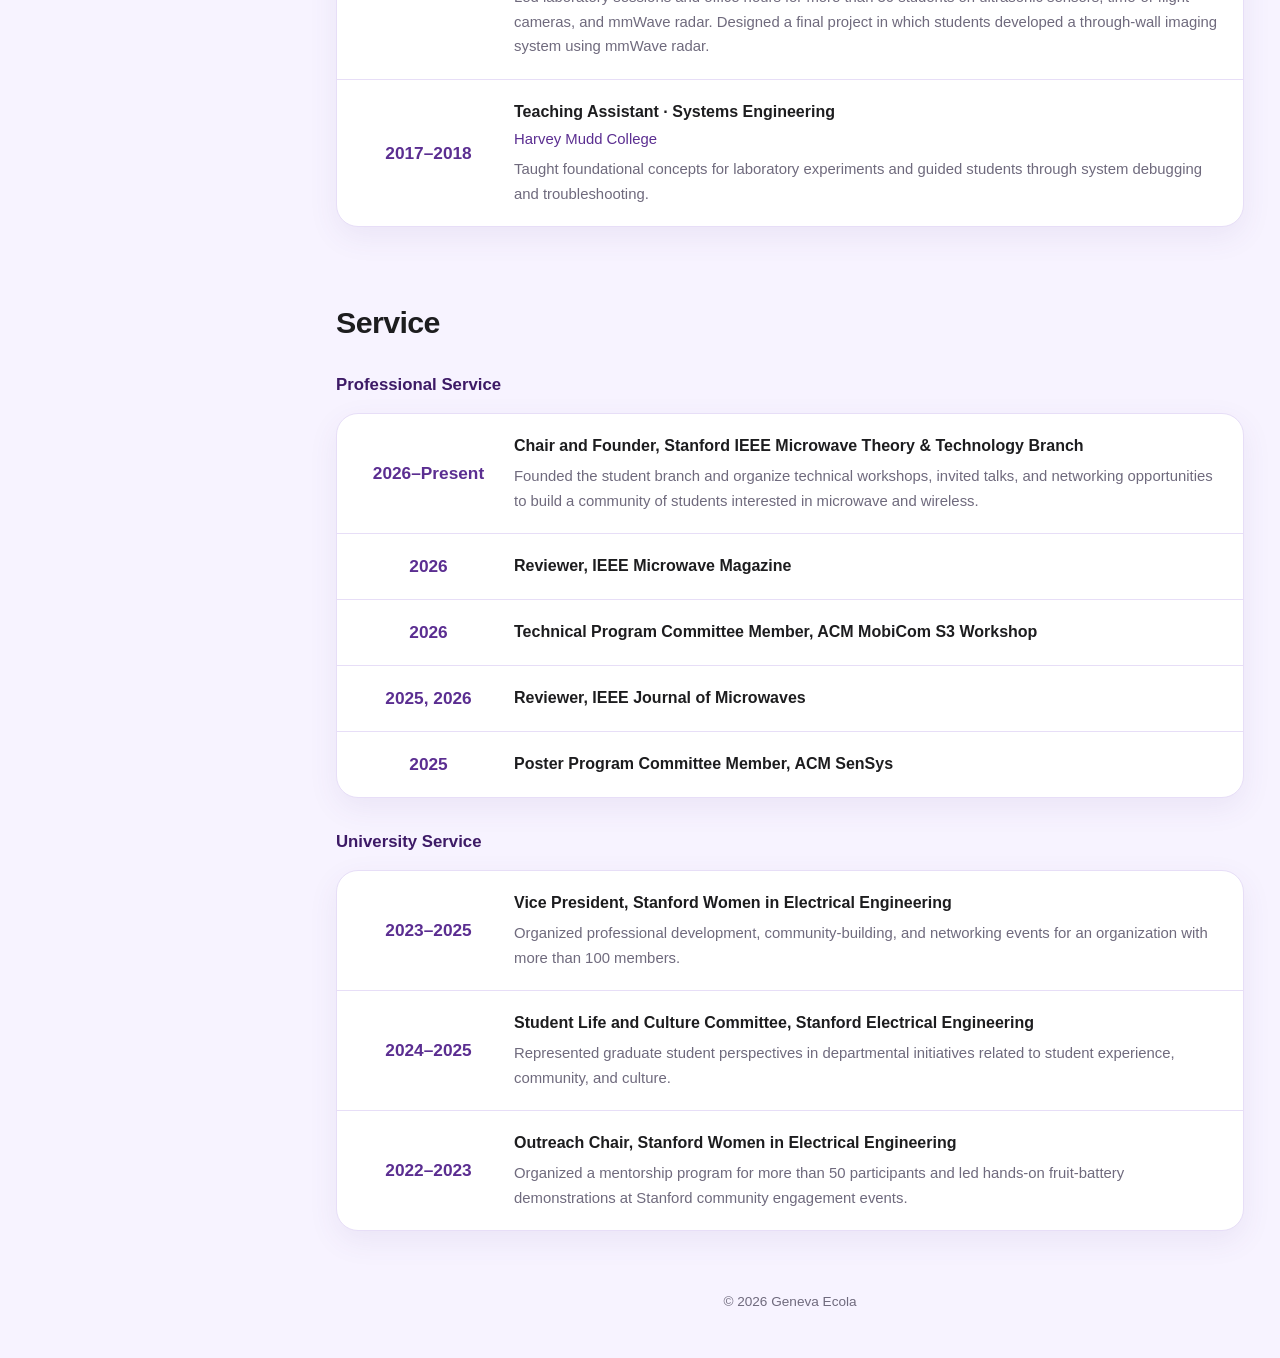
==== commit 6c0ed518: "Refactor research section with styling and interests Updated the research section to include a style" ====
--- a/index.html
+++ b/index.html
@@ -66,8 +66,22 @@
   </div>
 </section>
 
-<section id="research" class="section" aria-labelledby="research-title"><div class="container"><h2 id="research-title" class="section-title">Research</h2><ul class="cv-list"><li class="cv-entry"><div class="cv-date">2023–Present</div><div><h3>Doctoral Researcher</h3><p class="entry-org">Stanford Smart Sensing Systems Lab</p><p>Working on new ultra-low-power forms of communication, including satellite backscatter connectivity and thermal noise backscatter communication.</p></div></li></ul>  <div class="research-interests">
-    <div>
+<section id="research" class="section" aria-labelledby="research-title">
+  <div class="container">
+    <h2 id="research-title" class="section-title">Research</h2>
+    <ul class="cv-list">
+      <li class="cv-entry">
+        <div class="cv-date">2023–Present</div>
+        <div>
+          <h3>
+            Doctoral Researcher ·
+            <span style="color: var(--accent);">Stanford Smart Sensing Systems Lab</span>
+          </h3>
+        </div>
+      </li>
+    </ul>
+    <div class="research-interests">
+      <div>
       <h3 class="subsection-title">Research Interests</h3>
       <div class="card-grid">
         <article class="card">
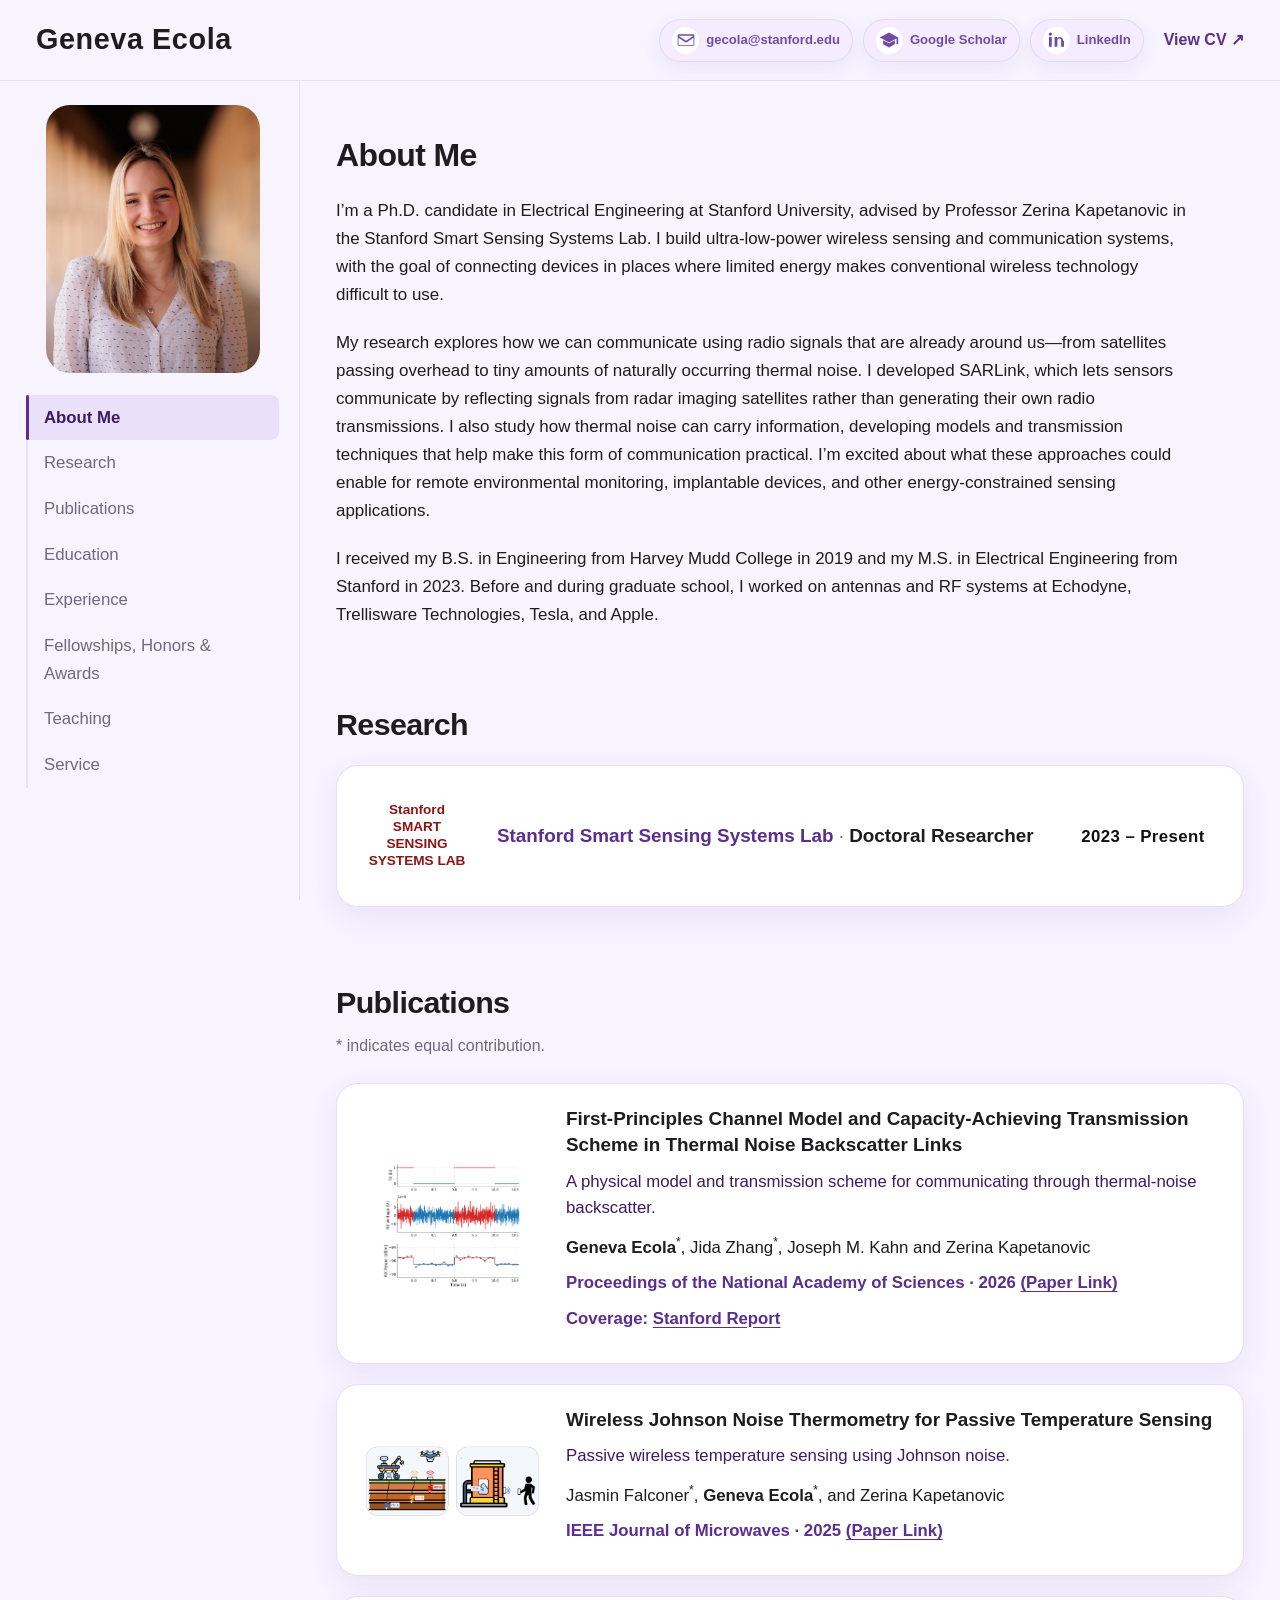
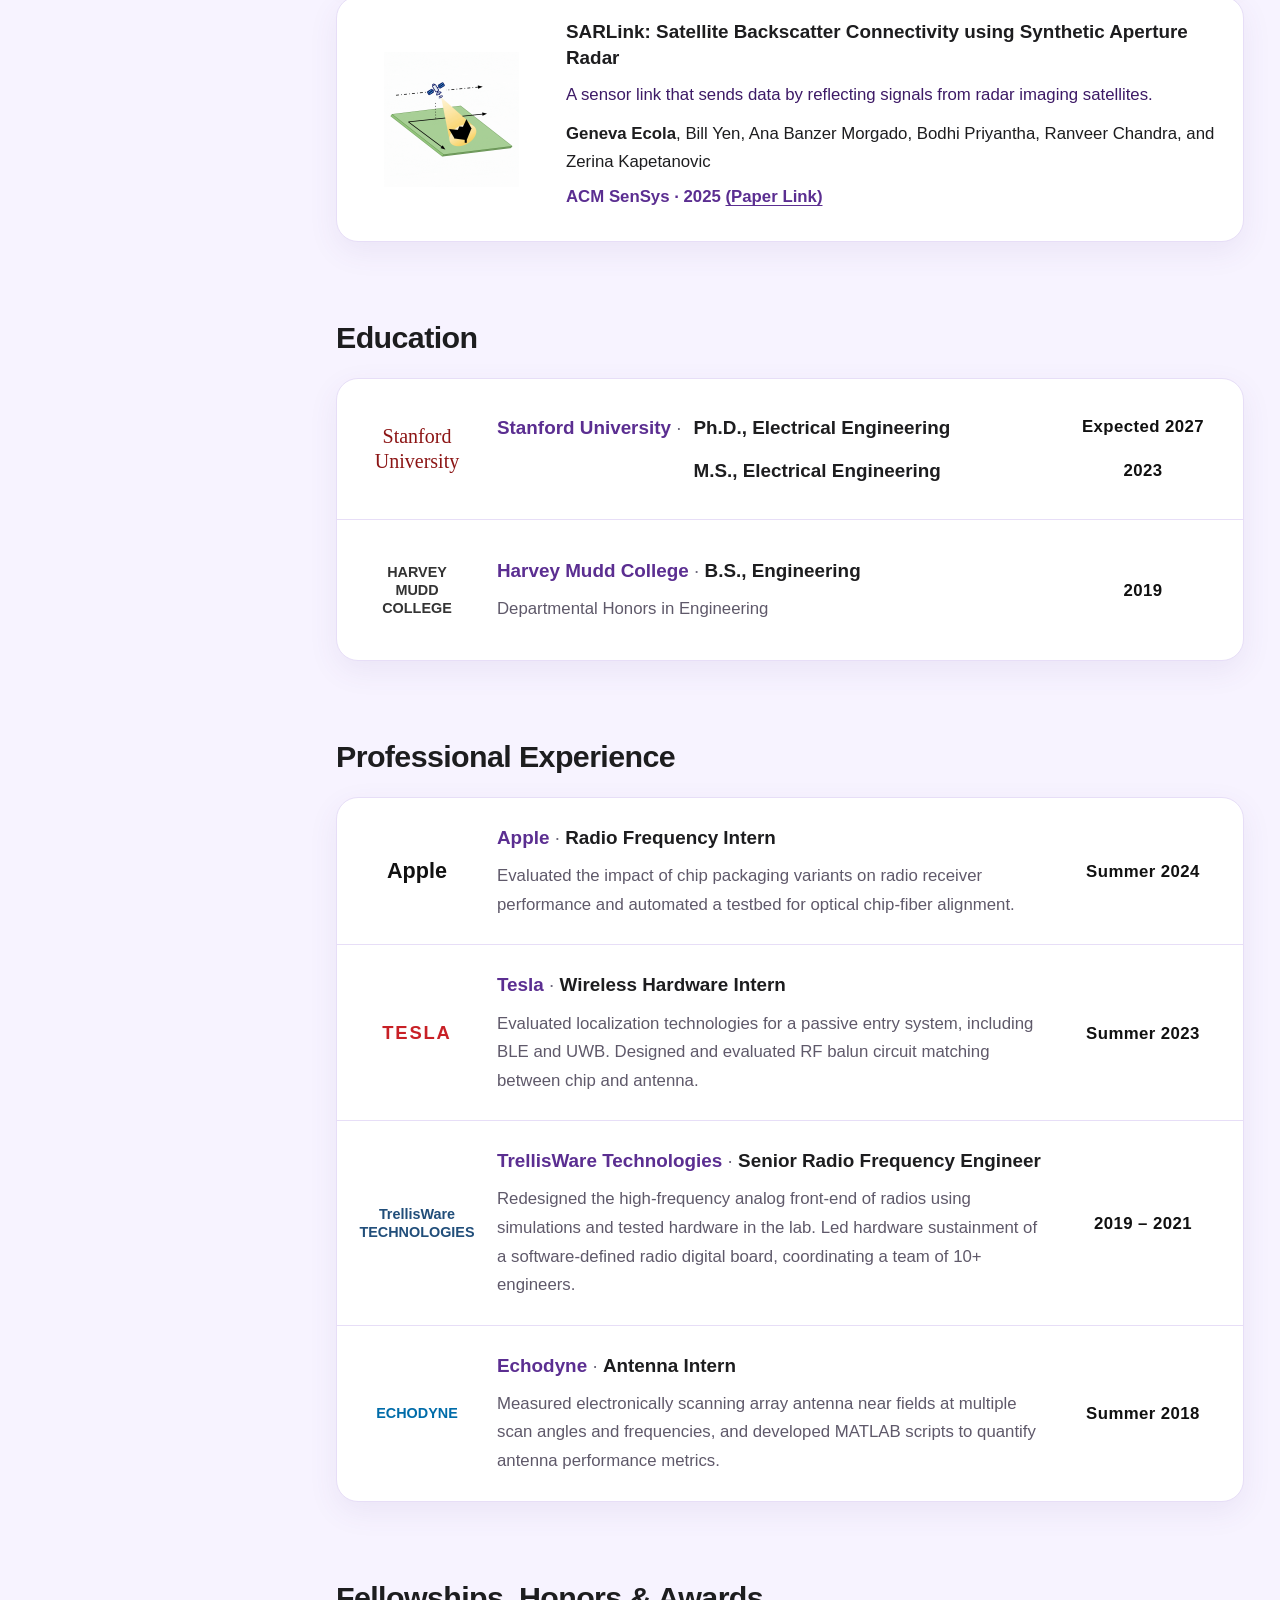
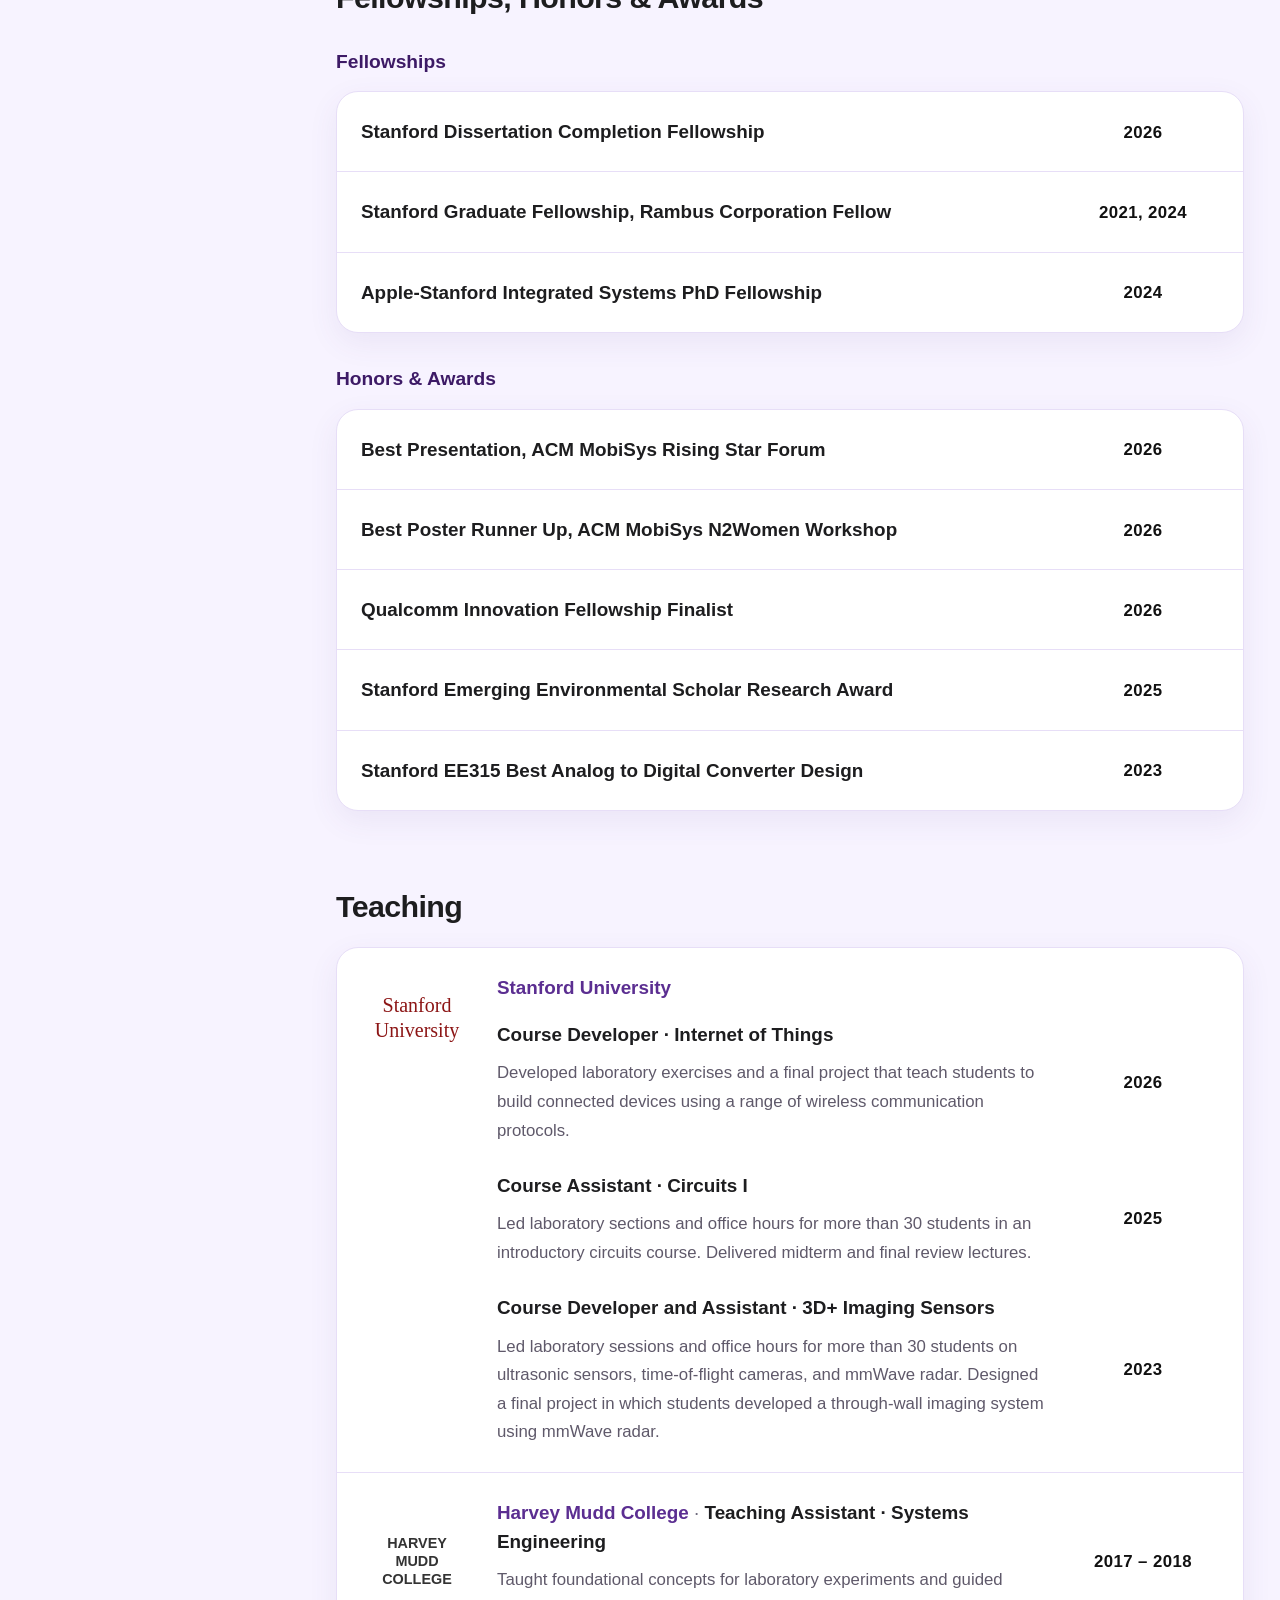
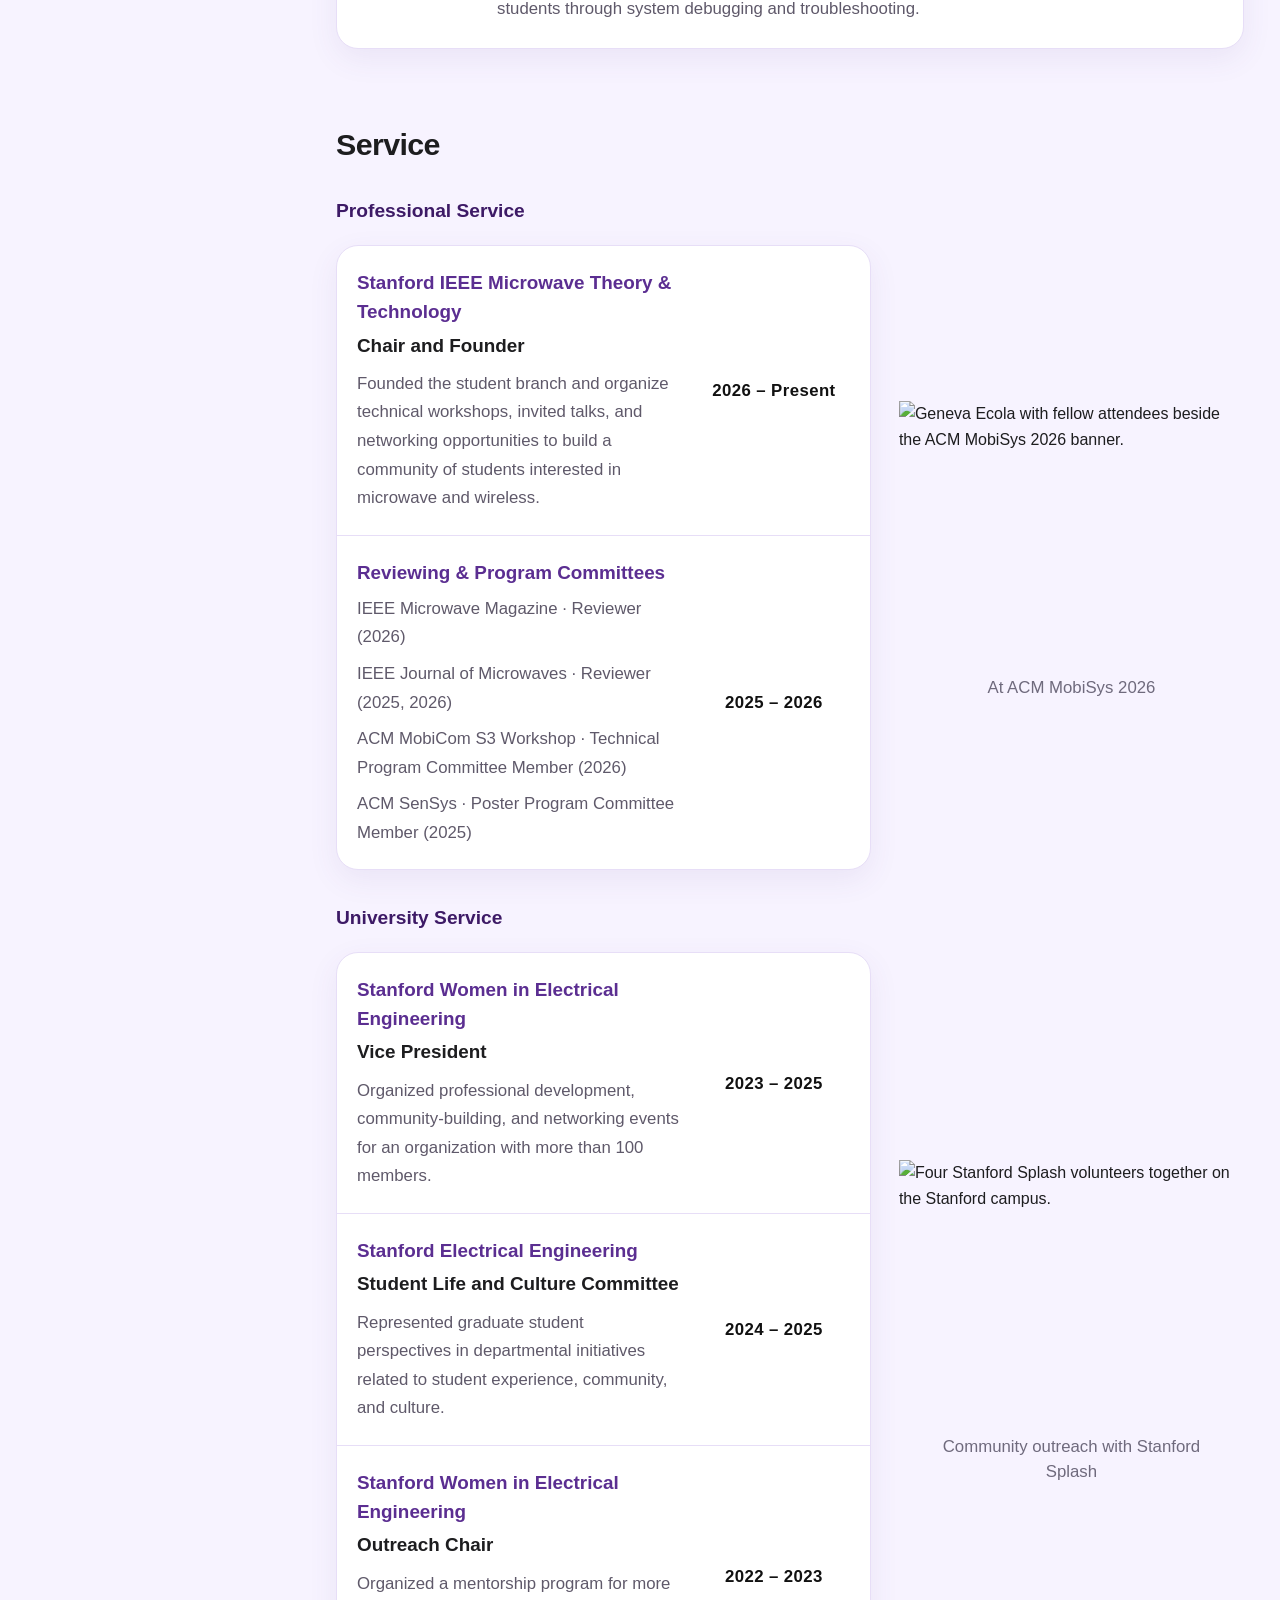
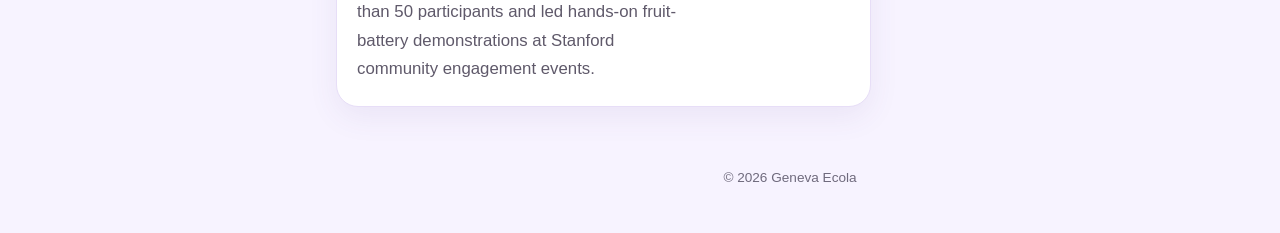
==== commit aa27df28: "updated website" ====
--- a/index.html
+++ b/index.html
@@ -1,8 +1,8 @@
 <!DOCTYPE html>
 <html lang="en">
 <head>
-  <meta charset="UTF-8" />
-  <meta name="viewport" content="width=device-width, initial-scale=1.0" />
+  <meta charset="UTF-8">
+  <meta name="viewport" content="width=device-width, initial-scale=1.0">
   <title>Geneva Ecola | Electrical Engineering &amp; Wireless Sensing</title>
   <meta name="description" content="Geneva Ecola, Stanford Electrical Engineering PhD candidate researching ultra-low-power wireless communication and smart sensing systems. Research, publications, and CV.">
   <script src="script.js" defer></script>
@@ -16,18 +16,18 @@
       <a class="social-button" href="mailto:gecola@stanford.edu">
         <span class="icon-wrap">
           <!-- email icon -->
-          <svg class="social-icon" viewBox="0 0 24 24" aria-hidden="true">
-            <path d="M3 5h18a1 1 0 0 1 1 1v12a1 1 0 0 1-1 1H3a1 1 0 0 1-1-1V6a1 1 0 0 1 1-1zm0 2v.01L12 13l9-5.99V7H3zm18 11V9.24l-8.46 5.64a1 1 0 0 1-1.08 0L3 9.24V18h18z"/>
+          <svg class="social-icon" aria-hidden="true" viewbox="0 0 24 24">
+            <path d="M3 5h18a1 1 0 0 1 1 1v12a1 1 0 0 1-1 1H3a1 1 0 0 1-1-1V6a1 1 0 0 1 1-1zm0 2v.01L12 13l9-5.99V7H3zm18 11V9.24l-8.46 5.64a1 1 0 0 1-1.08 0L3 9.24V18h18z"></path>
           </svg>
         </span>
         gecola@stanford.edu
       </a>
       
-      <a class="social-button" href="https://scholar.google.com/citations?user=upxh27QAAAAJ&hl=en" target="_blank" rel="noopener noreferrer">
+      <a class="social-button" href="https://scholar.google.com/citations?user=upxh27QAAAAJ&amp;hl=en" target="_blank" rel="noopener noreferrer">
         <span class="icon-wrap">
           <!-- scholar icon -->
-          <svg class="social-icon" viewBox="0 0 24 24" aria-hidden="true">
-            <path d="M12 3 1 9l11 6 9-4.91V17h2V9L12 3zm0 13L5 12.18V17l7 4 7-4v-4.82L12 16z"/>
+          <svg class="social-icon" aria-hidden="true" viewbox="0 0 24 24">
+            <path d="M12 3 1 9l11 6 9-4.91V17h2V9L12 3zm0 13L5 12.18V17l7 4 7-4v-4.82L12 16z"></path>
           </svg>
         </span>
         Google Scholar
@@ -36,8 +36,8 @@
       <a class="social-button" href="https://www.linkedin.com/in/geneva-ecola/" target="_blank" rel="noopener noreferrer">
         <span class="icon-wrap">
           <!-- linkedin icon -->
-          <svg class="social-icon" viewBox="0 0 24 24" aria-hidden="true">
-            <path d="M6.94 8.5H3.56V20h3.38V8.5zM5.25 3A1.97 1.97 0 1 0 5.3 6.94 1.97 1.97 0 0 0 5.25 3zM20.44 13.01c0-3.06-1.63-4.48-3.8-4.48-1.75 0-2.53.96-2.97 1.63V8.5h-3.38V20h3.38v-6.4c0-1.69.32-3.32 2.41-3.32 2.06 0 2.09 1.93 2.09 3.43V20h3.38v-6.99z"/>
+          <svg class="social-icon" aria-hidden="true" viewbox="0 0 24 24">
+            <path d="M6.94 8.5H3.56V20h3.38V8.5zM5.25 3A1.97 1.97 0 1 0 5.3 6.94 1.97 1.97 0 0 0 5.25 3zM20.44 13.01c0-3.06-1.63-4.48-3.8-4.48-1.75 0-2.53.96-2.97 1.63V8.5h-3.38V20h3.38v-6.4c0-1.69.32-3.32 2.41-3.32 2.06 0 2.09 1.93 2.09 3.43V20h3.38v-6.99z"></path>
           </svg>
         </span>
         LinkedIn
@@ -45,7 +45,7 @@
 </nav><a class="header-cv" href="GenevaEcolaCV.pdf" target="_blank" rel="noopener noreferrer">View CV <span aria-hidden="true">↗</span></a></div></div></header>
 <aside class="section-sidebar"><div class="sidebar-portrait">
         <img src="images/headshot.jpg" alt="Geneva Ecola" width="600" height="700">
-      </div><nav class="section-nav" aria-label="Page sections"><div class="section-links"><a href="#about" class="active" aria-current="location">About Me</a><a href="#research">Research</a><a href="#publications">Publications</a><a href="#education">Education</a><a href="#experience">Experience</a><a href="#awards">Fellowships &amp; Awards</a><a href="#teaching">Teaching</a><a href="#service">Service</a></div></nav></aside>
+      </div><nav class="section-nav" aria-label="Page sections"><div class="section-links"><a href="#about" class="active" aria-current="location">About Me</a><a href="#research">Research</a><a href="#publications">Publications</a><a href="#education">Education</a><a href="#experience">Experience</a><a href="#awards">Fellowships, Honors &amp; Awards</a><a href="#teaching">Teaching</a><a href="#service">Service</a></div></nav></aside>
 <!-- Google tag (gtag.js) -->
 <script async src="https://www.googletagmanager.com/gtag/js?id=G-DEY8MKTT2V"></script>
 <script>
@@ -70,55 +70,26 @@
   <div class="container">
     <h2 id="research-title" class="section-title">Research</h2>
     <ul class="cv-list">
-      <li class="cv-entry">
-        <div class="cv-date">2023–Present</div>
-        <div>
-          <h3>
-            Doctoral Researcher ·
-            <span style="color: var(--accent);">Stanford Smart Sensing Systems Lab</span>
-          </h3>
-        </div>
-      </li>
-    </ul>
-    <div class="research-interests">
-      <div>
-      <h3 class="subsection-title">Research Interests</h3>
-      <div class="card-grid">
-        <article class="card">
-          <h4>Satellite Communication</h4>
-          <p>Exploring satellite backscatter connectivity using synthetic aperture radar.</p>
-        </article>
-        <article class="card">
-          <h4>Modulated Thermal Noise</h4>
-          <p>Investigating communication and sensing systems that operate through thermal noise and extreme power constraints.</p>
-        </article>
-        <article class="card">
-          <h4>Low-Power Sensing Systems</h4>
-          <p>Designing wireless sensing systems that are ultra low power to enable next generation IoT applications.</p>
-        </article>
-      </div>
-    </div>
-  </div>
-
-</div></section>
+      <li class="cv-entry has-mark"><div class="affiliation-mark brand-s4" aria-hidden="true"><span class="mark-fallback">Stanford<br>SMART SENSING<br>SYSTEMS LAB</span><img class="brand-image" data-src="images/logos/stanford-s4.png" alt="" decoding="async"></div><div class="entry-content"><h3><a class="entry-org" href="https://s4lab.stanford.edu/" target="_blank" rel="noopener noreferrer">Stanford Smart Sensing Systems Lab</a><span class="entry-separator" aria-hidden="true"> · </span><span class="entry-role">Doctoral Researcher</span></h3></div><div class="cv-date">2023 – Present</div></li></ul>
+    </div></section>
 <section id="publications" class="section" aria-labelledby="publications-title"><div class="container"><h2 id="publications-title" class="section-title">Publications</h2><p class="section-subtitle">* indicates equal contribution.</p><div class="publications-list"><article class="publication-card">
           <div class="publication-image">
             <img loading="lazy" src="images/noise.gif" alt="Thermal Noise">
           </div>
           <div class="publication-content">
             <h3>First-Principles Channel Model and Capacity-Achieving Transmission Scheme in Thermal Noise Backscatter Links</h3>
-            <p>
+            <p class="publication-takeaway">A physical model and transmission scheme for communicating through thermal-noise backscatter.</p><p>
               <strong>Geneva Ecola</strong><sup>*</sup>, Jida Zhang<sup>*</sup>, Joseph M. Kahn and Zerina Kapetanovic 
             </p>
             <p class="publication-meta">Proceedings of the National Academy of Sciences · 2026 <a href="https://www.pnas.org/doi/10.1073/pnas.2606732123" target="_blank" rel="noopener noreferrer"><em>(Paper Link)</em></a></p>
-          </div>
+          <p class="publication-meta">Coverage: <a href="https://news.stanford.edu/stories/2026/10/thermal-noise-data-no-active-signal" target="_blank" rel="noopener noreferrer">Stanford Report</a></p></div>
         </article><article class="publication-card">
           <div class="publication-image">
             <img loading="lazy" src="images/WJNT_image.png" alt="Wireless Johnson Noise Thermometry project image">
           </div>
           <div class="publication-content">
             <h3>Wireless Johnson Noise Thermometry for Passive Temperature Sensing</h3>
-            <p>
+            <p class="publication-takeaway">Passive wireless temperature sensing using Johnson noise.</p><p>
               Jasmin Falconer<sup>*</sup>, <strong>Geneva Ecola</strong><sup>*</sup>, and Zerina Kapetanovic 
             </p>
             <p class="publication-meta">IEEE Journal of Microwaves · 2025 <a href="https://ieeexplore.ieee.org/document/11018425" target="_blank" rel="noopener noreferrer"><em>(Paper Link)</em></a></p>
@@ -129,7 +100,7 @@
           </div>
           <div class="publication-content">
             <h3>SARLink: Satellite Backscatter Connectivity using Synthetic Aperture Radar</h3>
-            <p>
+            <p class="publication-takeaway">A sensor link that sends data by reflecting signals from radar imaging satellites.</p><p>
               <strong>Geneva Ecola</strong>, Bill Yen, Ana Banzer Morgado, Bodhi Priyantha, Ranveer Chandra, and Zerina Kapetanovic
             </p>
             <p class="publication-meta">
@@ -138,15 +109,15 @@
             </p>
           </div>
         </article></div></div></section>
-<section id="education" class="section" aria-labelledby="education-title"><div class="container"><h2 id="education-title" class="section-title">Education</h2><ul class="cv-list"><li class="cv-entry"><div class="cv-date">Expected 2027</div><div><h3>Ph.D., Electrical Engineering</h3><p class="entry-org">Stanford University</p><p>Thesis: Harnessing Ambient Radio Signals for Ultra-Low Power Connectivity<br>Advisor: Zerina Kapetanovic · Thesis committee: Howard Zebker, Joseph Kahn</p></div></li><li class="cv-entry"><div class="cv-date">2023</div><div><h3>M.S., Electrical Engineering</h3><p class="entry-org">Stanford University</p></div></li><li class="cv-entry"><div class="cv-date">2019</div><div><h3>B.S., Engineering</h3><p class="entry-org">Harvey Mudd College</p></div></li></ul></div></section>
-<section id="experience" class="section" aria-labelledby="experience-title"><div class="container"><h2 id="experience-title" class="section-title">Professional Experience</h2><ul class="cv-list"><li class="cv-entry"><div class="cv-date">Summer 2024</div><div><h3>Radio Frequency Intern</h3><p class="entry-org">Apple</p><p>Evaluated the impact of chip packaging variants on radio receiver performance and automated a testbed for optical chip-fiber alignment.</p></div></li><li class="cv-entry"><div class="cv-date">Summer 2023</div><div><h3>Wireless Hardware Intern</h3><p class="entry-org">Tesla</p><p>Evaluated localization technologies for a passive entry system, including BLE and UWB. Designed and evaluated RF balun circuit matching between chip and antenna.</p></div></li><li class="cv-entry"><div class="cv-date">2019–2021</div><div><h3>Senior Radio Frequency Engineer</h3><p class="entry-org">Trellisware Technologies</p><p>Redesigned the high-frequency analog front-end of radios using simulations and tested hardware in the lab. Led hardware sustainment of a software-defined radio digital board, coordinating a team of 10+ engineers.</p></div></li><li class="cv-entry"><div class="cv-date">Summer 2018</div><div><h3>Antenna Intern</h3><p class="entry-org">Echodyne</p><p>Measured electronically scanning array antenna near fields at multiple scan angles and frequencies, and developed MATLAB scripts to quantify antenna performance metrics.</p></div></li></ul></div></section>
-<section id="awards" class="section" aria-labelledby="awards-title"><div class="container"><h2 id="awards-title" class="section-title">Fellowships &amp; Awards</h2><h3 class="subsection-title">Fellowships</h3><ul class="cv-list"><li class="cv-entry"><div class="cv-date">2026</div><div><h3>Stanford Dissertation Completion Fellowship</h3></div></li><li class="cv-entry"><div class="cv-date">2024</div><div><h3>Stanford Graduate Fellowship, Rambus Corporation Fellow</h3></div></li><li class="cv-entry"><div class="cv-date">2024</div><div><h3>Apple-Stanford Integrated Systems PhD Fellowship</h3><p>Proposal: Enabling Ultra-Low Power Smart Sensing Systems</p></div></li><li class="cv-entry"><div class="cv-date">2021</div><div><h3>Stanford Graduate Fellowship, Rambus Corporation Fellow</h3></div></li></ul><h3 class="subsection-title">Honors &amp; Awards</h3><ul class="cv-list"><li class="cv-entry"><div class="cv-date">2026</div><div><h3>Best Presentation, ACM MobiSys Rising Star Forum</h3></div></li><li class="cv-entry"><div class="cv-date">2026</div><div><h3>Best Poster Runner Up, ACM MobiSys N2Women Workshop</h3></div></li><li class="cv-entry"><div class="cv-date">2026</div><div><h3>Qualcomm Innovation Fellowship Finalist</h3><p>Proposal: Ultra-low Energy IoT Networks Using Thermal Noise Communications</p></div></li><li class="cv-entry"><div class="cv-date">2025</div><div><h3>Stanford Emerging Environmental Scholar Research Award</h3><p>Proposal: Bringing Smart Sensing Systems Everywhere on Earth</p></div></li><li class="cv-entry"><div class="cv-date">2023</div><div><h3>Stanford EE315 Best Analog to Digital Converter Design</h3></div></li><li class="cv-entry"><div class="cv-date">2019</div><div><h3>Harvey Mudd College Departmental Honors in Engineering</h3></div></li><li class="cv-entry"><div class="cv-date">2018</div><div><h3>Harvey Mudd College T. Larry Norin Memorial Scholarship</h3></div></li><li class="cv-entry"><div class="cv-date">2018</div><div><h3>Harvey Mudd College Best Engineering Clinic Presentation</h3></div></li><li class="cv-entry"><div class="cv-date">2015</div><div><h3>Harvey S. Mudd Merit Award</h3></div></li></ul></div></section>
+<section id="education" class="section" aria-labelledby="education-title"><div class="container"><h2 id="education-title" class="section-title">Education</h2><ul class="cv-list"><li class="cv-entry has-mark education-combined"><div class="affiliation-mark brand-stanford" aria-hidden="true"><span class="mark-fallback">Stanford<br>University</span><img class="brand-image" data-src="images/logos/stanford.png" alt="" decoding="async"></div><div class="entry-content degree-table"><div class="degree-row"><h3><span class="entry-org">Stanford University</span><span class="entry-role">Ph.D., Electrical Engineering</span></h3><div class="cv-date">Expected 2027</div></div><div class="degree-row"><h3><span class="entry-role">M.S., Electrical Engineering</span></h3><div class="cv-date">2023</div></div></div></li><li class="cv-entry has-mark"><div class="affiliation-mark brand-hmc" aria-hidden="true"><span class="mark-fallback">HARVEY MUDD<br>COLLEGE</span><img class="brand-image" data-src="images/logos/harvey-mudd.svg" alt="" decoding="async"></div><div class="entry-content"><h3><span class="entry-org">Harvey Mudd College</span><span class="entry-separator" aria-hidden="true"> · </span><span class="entry-role">B.S., Engineering</span></h3><p>Departmental Honors in Engineering</p></div><div class="cv-date">2019</div></li></ul></div></section>
+<section id="experience" class="section" aria-labelledby="experience-title"><div class="container"><h2 id="experience-title" class="section-title">Professional Experience</h2><ul class="cv-list"><li class="cv-entry has-mark"><div class="affiliation-mark brand-apple" aria-hidden="true"><span class="mark-fallback">Apple</span><img class="brand-image" data-src="images/logos/apple.svg" alt="" decoding="async"></div><div class="entry-content"><h3><span class="entry-org">Apple</span><span class="entry-separator" aria-hidden="true"> · </span><span class="entry-role">Radio Frequency Intern</span></h3><p>Evaluated the impact of chip packaging variants on radio receiver performance and automated a testbed for optical chip-fiber alignment.</p></div><div class="cv-date">Summer 2024</div></li><li class="cv-entry has-mark"><div class="affiliation-mark brand-tesla" aria-hidden="true"><span class="mark-fallback">TESLA</span><img class="brand-image" data-src="images/logos/tesla.svg" alt="" decoding="async"></div><div class="entry-content"><h3><span class="entry-org">Tesla</span><span class="entry-separator" aria-hidden="true"> · </span><span class="entry-role">Wireless Hardware Intern</span></h3><p>Evaluated localization technologies for a passive entry system, including BLE and UWB. Designed and evaluated RF balun circuit matching between chip and antenna.</p></div><div class="cv-date">Summer 2023</div></li><li class="cv-entry has-mark"><div class="affiliation-mark brand-trellisware" aria-hidden="true"><span class="mark-fallback">TrellisWare<br>TECHNOLOGIES</span><img class="brand-image" data-src="images/logos/trellisware.png" alt="" decoding="async"></div><div class="entry-content"><h3><span class="entry-org">TrellisWare Technologies</span><span class="entry-separator" aria-hidden="true"> · </span><span class="entry-role">Senior Radio Frequency Engineer</span></h3><p>Redesigned the high-frequency analog front-end of radios using simulations and tested hardware in the lab. Led hardware sustainment of a software-defined radio digital board, coordinating a team of 10+ engineers.</p></div><div class="cv-date">2019 – 2021</div></li><li class="cv-entry has-mark"><div class="affiliation-mark brand-echodyne" aria-hidden="true"><span class="mark-fallback">ECHODYNE</span><img class="brand-image" data-src="images/logos/echodyne.jpg" alt="" decoding="async"></div><div class="entry-content"><h3><span class="entry-org">Echodyne</span><span class="entry-separator" aria-hidden="true"> · </span><span class="entry-role">Antenna Intern</span></h3><p>Measured electronically scanning array antenna near fields at multiple scan angles and frequencies, and developed MATLAB scripts to quantify antenna performance metrics.</p></div><div class="cv-date">Summer 2018</div></li></ul></div></section>
+<section id="awards" class="section" aria-labelledby="awards-title"><div class="container"><h2 id="awards-title" class="section-title">Fellowships, Honors &amp; Awards</h2><h3 class="subsection-title">Fellowships</h3><ul class="cv-list"><li class="cv-entry"><div class="entry-content"><h3>Stanford Dissertation Completion Fellowship</h3></div><div class="cv-date">2026</div></li><li class="cv-entry"><div class="entry-content"><h3>Stanford Graduate Fellowship, Rambus Corporation Fellow</h3></div><div class="cv-date">2021, 2024</div></li><li class="cv-entry"><div class="entry-content"><h3>Apple-Stanford Integrated Systems PhD Fellowship</h3></div><div class="cv-date">2024</div></li></ul><h3 class="subsection-title">Honors &amp; Awards</h3><ul class="cv-list"><li class="cv-entry"><div class="entry-content"><h3>Best Presentation, ACM MobiSys Rising Star Forum</h3></div><div class="cv-date">2026</div></li><li class="cv-entry"><div class="entry-content"><h3>Best Poster Runner Up, ACM MobiSys N2Women Workshop</h3></div><div class="cv-date">2026</div></li><li class="cv-entry"><div class="entry-content"><h3>Qualcomm Innovation Fellowship Finalist</h3></div><div class="cv-date">2026</div></li><li class="cv-entry"><div class="entry-content"><h3>Stanford Emerging Environmental Scholar Research Award</h3></div><div class="cv-date">2025</div></li><li class="cv-entry"><div class="entry-content"><h3>Stanford EE315 Best Analog to Digital Converter Design</h3></div><div class="cv-date">2023</div></li></ul></div></section>
 
 
-<section id="teaching" class="section" aria-labelledby="teaching-title"><div class="container"><h2 id="teaching-title" class="section-title">Teaching</h2><ul class="cv-list"><li class="cv-entry"><div class="cv-date">2026</div><div><h3>Course Developer · Internet of Things</h3><p class="entry-org">Stanford University</p><p>Developed laboratory exercises and a final project that teach students to build connected devices using a range of wireless communication protocols.</p></div></li><li class="cv-entry"><div class="cv-date">2025</div><div><h3>Course Assistant · Circuits I</h3><p class="entry-org">Stanford University</p><p>Led laboratory sections and office hours for more than 30 students in an introductory circuits course. Delivered midterm and final review lectures.</p></div></li><li class="cv-entry"><div class="cv-date">2023</div><div><h3>Course Developer and Assistant · 3D+ Imaging Sensors</h3><p class="entry-org">Stanford University</p><p>Led laboratory sessions and office hours for more than 30 students on ultrasonic sensors, time-of-flight cameras, and mmWave radar. Designed a final project in which students developed a through-wall imaging system using mmWave radar.</p></div></li><li class="cv-entry"><div class="cv-date">2017–2018</div><div><h3>Teaching Assistant · Systems Engineering</h3><p class="entry-org">Harvey Mudd College</p><p>Taught foundational concepts for laboratory experiments and guided students through system debugging and troubleshooting.</p></div></li></ul></div></section>
-<section id="service" class="section" aria-labelledby="service-title"><div class="container"><h2 id="service-title" class="section-title">Service</h2><h3 class="subsection-title">Professional Service</h3><ul class="cv-list"><li class="cv-entry"><div class="cv-date">2026–Present</div><div><h3>Chair and Founder, Stanford IEEE Microwave Theory &amp; Technology Branch</h3><p>Founded the student branch and organize technical workshops, invited talks, and networking opportunities to build a community of students interested in microwave and wireless.</p></div></li><li class="cv-entry"><div class="cv-date">2026</div><div><h3>Reviewer, IEEE Microwave Magazine</h3></div></li><li class="cv-entry"><div class="cv-date">2026</div><div><h3>Technical Program Committee Member, ACM MobiCom S3 Workshop</h3></div></li><li class="cv-entry"><div class="cv-date">2025, 2026</div><div><h3>Reviewer, IEEE Journal of Microwaves</h3></div></li><li class="cv-entry"><div class="cv-date">2025</div><div><h3>Poster Program Committee Member, ACM SenSys</h3></div></li></ul><h3 class="subsection-title">University Service</h3><ul class="cv-list"><li class="cv-entry"><div class="cv-date">2023–2025</div><div><h3>Vice President, Stanford Women in Electrical Engineering</h3><p>Organized professional development, community-building, and networking events for an organization with more than 100 members.</p></div></li><li class="cv-entry"><div class="cv-date">2024–2025</div><div><h3>Student Life and Culture Committee, Stanford Electrical Engineering</h3><p>Represented graduate student perspectives in departmental initiatives related to student experience, community, and culture.</p></div></li><li class="cv-entry"><div class="cv-date">2022–2023</div><div><h3>Outreach Chair, Stanford Women in Electrical Engineering</h3><p>Organized a mentorship program for more than 50 participants and led hands-on fruit-battery demonstrations at Stanford community engagement events.</p></div></li></ul></div></section>
+<section id="teaching" class="section" aria-labelledby="teaching-title"><div class="container"><h2 id="teaching-title" class="section-title">Teaching</h2><ul class="cv-list"><li class="cv-entry has-mark teaching-group"><div class="affiliation-mark brand-stanford" aria-hidden="true"><span class="mark-fallback">Stanford<br>University</span><img class="brand-image" data-src="images/logos/stanford.png" alt="" decoding="async"></div><div class="entry-content"><h3><a class="entry-org" href="https://www.stanford.edu/" target="_blank" rel="noopener noreferrer">Stanford University</a></h3><ul class="teaching-roles"><li class="teaching-role"><div class="teaching-role-content"><h4>Course Developer · Internet of Things</h4><p>Developed laboratory exercises and a final project that teach students to build connected devices using a range of wireless communication protocols.</p></div><div class="cv-date">2026</div></li><li class="teaching-role"><div class="teaching-role-content"><h4>Course Assistant · Circuits I</h4><p>Led laboratory sections and office hours for more than 30 students in an introductory circuits course. Delivered midterm and final review lectures.</p></div><div class="cv-date">2025</div></li><li class="teaching-role"><div class="teaching-role-content"><h4>Course Developer and Assistant · 3D+ Imaging Sensors</h4><p>Led laboratory sessions and office hours for more than 30 students on ultrasonic sensors, time-of-flight cameras, and mmWave radar. Designed a final project in which students developed a through-wall imaging system using mmWave radar.</p></div><div class="cv-date">2023</div></li></ul></div></li><li class="cv-entry has-mark"><div class="affiliation-mark brand-hmc" aria-hidden="true"><span class="mark-fallback">HARVEY MUDD<br>COLLEGE</span><img class="brand-image" data-src="images/logos/harvey-mudd.svg" alt="" decoding="async"></div><div class="entry-content"><h3><a class="entry-org" href="https://www.hmc.edu/" target="_blank" rel="noopener noreferrer">Harvey Mudd College</a><span class="entry-separator" aria-hidden="true"> · </span><span class="entry-role">Teaching Assistant · Systems Engineering</span></h3><p>Taught foundational concepts for laboratory experiments and guided students through system debugging and troubleshooting.</p></div><div class="cv-date">2017 – 2018</div></li></ul></div></section>
+<section id="service" class="section" aria-labelledby="service-title"><div class="container"><h2 id="service-title" class="section-title">Service</h2><div class="service-block" role="group" aria-labelledby="professional-service-title"><div class="service-copy"><h3 class="subsection-title" id="professional-service-title">Professional Service</h3><ul class="cv-list"><li class="cv-entry"><div class="entry-content"><h3><span class="entry-org">Stanford IEEE Microwave Theory &amp; Technology</span></h3><p class="service-role">Chair and Founder</p><p>Founded the student branch and organize technical workshops, invited talks, and networking opportunities to build a community of students interested in microwave and wireless.</p></div><div class="cv-date">2026 – Present</div></li><li class="cv-entry"><div class="entry-content"><h3><span class="entry-org">Reviewing &amp; Program Committees</span></h3><p class="reviewer-journal">IEEE Microwave Magazine · Reviewer (2026)</p><p class="reviewer-journal">IEEE Journal of Microwaves · Reviewer (2025, 2026)</p><p class="reviewer-journal">ACM MobiCom S3 Workshop · Technical Program Committee Member (2026)</p><p class="reviewer-journal">ACM SenSys · Poster Program Committee Member (2025)</p></div><div class="cv-date">2025 – 2026</div></li></ul></div><figure class="service-photo mobisys-photo"><a href="images/mobisys-2026-group.png" target="_blank" rel="noopener noreferrer" aria-label="View full group photo at ACM MobiSys 2026"><img src="images/mobisys-2026-group.png" loading="lazy" decoding="async" width="1536" height="2048" alt="Geneva Ecola with fellow attendees beside the ACM MobiSys 2026 banner."></a><figcaption>At ACM MobiSys 2026</figcaption></figure></div><div class="service-block" role="group" aria-labelledby="university-service-title"><div class="service-copy"><h3 class="subsection-title" id="university-service-title">University Service</h3><ul class="cv-list"><li class="cv-entry"><div class="entry-content"><h3><span class="entry-org">Stanford Women in Electrical Engineering</span></h3><p class="service-role">Vice President</p><p>Organized professional development, community-building, and networking events for an organization with more than 100 members.</p></div><div class="cv-date">2023 – 2025</div></li><li class="cv-entry"><div class="entry-content"><h3><span class="entry-org">Stanford Electrical Engineering</span></h3><p class="service-role">Student Life and Culture Committee</p><p>Represented graduate student perspectives in departmental initiatives related to student experience, community, and culture.</p></div><div class="cv-date">2024 – 2025</div></li><li class="cv-entry"><div class="entry-content"><h3><span class="entry-org">Stanford Women in Electrical Engineering</span></h3><p class="service-role">Outreach Chair</p><p>Organized a mentorship program for more than 50 participants and led hands-on fruit-battery demonstrations at Stanford community engagement events.</p></div><div class="cv-date">2022 – 2023</div></li></ul></div><figure class="service-photo"><a href="images/stanford-splash.jpg" target="_blank" rel="noopener noreferrer" aria-label="View full photo: Community outreach with Stanford Splash"><img src="images/stanford-splash.jpg" loading="lazy" decoding="async" width="2048" height="1536" alt="Four Stanford Splash volunteers together on the Stanford campus."></a><figcaption>Community outreach with Stanford Splash</figcaption></figure></div></div></section>
   
 
 
 </main><footer class="site-footer"><div class="container">© 2026 Geneva Ecola</div></footer></div>
-</body></html>
+</body></html>
--- a/style.css
+++ b/style.css
@@ -10,3 +10,174 @@
 /* Plain introduction with the same scale as other academic sections. */
 #about-title{font-size:2rem;line-height:1.25;letter-spacing:-.02em;margin:0 0 22px}.about-copy{max-width:850px;font-size:1.06rem;color:var(--text)}.about-copy p{margin:0 0 20px}.about-copy p:last-child{margin-bottom:0}
 @media(max-width:760px){#about-title{font-size:1.75rem}.about-copy{font-size:1rem}}
+
+/* Affiliation and title share a heading; dates sit on the right. */
+.cv-entry{display:grid;grid-template-columns:minmax(0,1fr) max-content;align-items:start;column-gap:24px;row-gap:16px;padding:25px 24px}
+.cv-entry.has-mark{grid-template-columns:112px minmax(0,1fr) max-content;align-items:center}
+.entry-content{min-width:0}
+.cv-entry h3{font-size:1.18rem;font-weight:600;line-height:1.55;margin:0}
+.cv-entry h3 .entry-org{display:inline;color:var(--accent);font-weight:700;margin:0}
+.cv-entry h3 a.entry-org:hover{text-decoration:underline;text-underline-offset:4px}
+.cv-entry h3 .entry-role{display:inline;font:inherit;color:var(--text)}
+.entry-separator{color:var(--muted);font-weight:400}
+.cv-entry p{font-size:1.05rem;line-height:1.7;margin:10px 0 0;color:#5f596a}
+.cv-entry>.cv-date{font-size:1.05rem;line-height:1.55;text-align:right;align-self:start;font-weight:700;padding-top:2px;color:#111;overflow-wrap:normal;white-space:nowrap;letter-spacing:.025em;font-variant-numeric:tabular-nums}
+.cv-entry.has-mark>.cv-date{align-self:center}
+.degree-dates{display:flex;flex-direction:column;gap:10px}
+.degree-dates span{display:block}
+.affiliation-mark{position:relative;width:112px;height:90px;display:flex;align-items:center;justify-content:center;background:#fff;border:1px solid var(--line);border-radius:12px;overflow:hidden}
+.mark-fallback{text-align:center;font-size:1rem;line-height:1.25;font-weight:700;padding:7px;color:#343434}
+.brand-stanford .mark-fallback{color:#8c1515;font-family:Georgia,serif;font-size:1.25rem;font-weight:400}
+.brand-hmc .mark-fallback{color:#333;font-size:.9rem;border-bottom:4px solid #eaaa00}
+.brand-s4 .mark-fallback{color:#8c1515;font-size:.85rem}
+.brand-tesla .mark-fallback{color:#c82026;letter-spacing:.1em;font-size:1.15rem}
+.brand-trellisware .mark-fallback{color:#214e7a;font-size:.9rem}
+.brand-echodyne .mark-fallback{color:#006ca9;font-size:.9rem}
+.brand-apple .mark-fallback{font-size:1.35rem;color:#111}
+.brand-image{position:absolute;inset:0;width:100%;height:100%;object-fit:contain;padding:9px;background:#fff;opacity:0}
+.brand-apple .brand-image,.brand-tesla .brand-image{padding:15px}
+.affiliation-mark.is-loaded .brand-image{opacity:1}
+.affiliation-mark.is-loaded .mark-fallback{visibility:hidden}
+.subsection-title{font-size:1.2rem}
+.card p,.publication-content p{font-size:1.05rem}
+.publication-content h3{font-size:1.18rem}
+.service-block{display:block;margin-top:32px}
+.service-copy>.subsection-title{margin:0 0 18px}
+.service-photo{width:min(100%,680px);margin:28px auto 0;background:var(--surface);border:1px solid var(--line);border-radius:20px;overflow:hidden;box-shadow:var(--shadow)}
+.service-photo a{display:block}
+.service-photo a:focus-visible{outline-offset:-4px}
+.service-photo img{display:block;width:100%;height:auto;aspect-ratio:4/3;object-fit:contain;object-position:center}
+.service-photo figcaption{padding:15px 20px;font-size:1.05rem;line-height:1.5;text-align:center;color:var(--muted);border-top:1px solid var(--line)}
+@media (min-width:761px) and (max-width:1100px){
+ .cv-entry{grid-template-columns:minmax(0,1fr) max-content;gap:18px;padding:22px 20px}
+ .cv-entry.has-mark{grid-template-columns:100px minmax(0,1fr) max-content}
+ .affiliation-mark{width:100px;height:84px}
+}
+@media (max-width:760px){
+ .cv-entry{grid-template-columns:minmax(0,1fr) max-content;gap:14px;padding:20px 18px}
+ .cv-entry.has-mark{grid-template-columns:100px minmax(0,1fr);align-items:center}
+ .cv-entry.has-mark>.affiliation-mark{grid-column:1;grid-row:1}
+ .cv-entry.has-mark>.cv-date{grid-column:2;grid-row:1}
+ .cv-entry.has-mark>.entry-content{grid-column:1 / -1;grid-row:2}
+ .affiliation-mark{width:100px;height:78px}
+ .cv-entry h3{font-size:1.15rem}
+ .cv-entry>.cv-date{font-size:1.05rem}
+ .service-photo{margin:24px auto 0}
+}
+@media (max-width:480px){
+ .cv-entry:not(.has-mark){grid-template-columns:1fr}
+ .cv-entry.has-mark{grid-template-columns:80px minmax(0,1fr)}
+ .cv-entry.has-mark>.affiliation-mark{width:80px}
+ .cv-entry>.degree-dates{white-space:normal;max-width:100%;letter-spacing:0}
+ .degree-dates span{line-height:1.6}
+ .cv-entry:not(.has-mark)>.cv-date{grid-column:1;grid-row:1;justify-self:end}
+ .cv-entry:not(.has-mark)>.entry-content{grid-column:1;grid-row:2}
+}
+@media print{
+ .service-photo{width:65%;margin:16px auto;break-inside:avoid}
+ .affiliation-mark{box-shadow:none}
+}
+
+/* Shared columns align both Stanford degrees and their dates. */
+#education .cv-entry+.cv-entry{border-top:1px solid var(--line)}
+.cv-entry.education-combined{grid-template-columns:112px minmax(0,1fr)}
+.degree-table{display:grid;grid-template-columns:max-content minmax(0,1fr) max-content;column-gap:12px;row-gap:14px}
+.degree-row{display:grid;grid-template-columns:subgrid;grid-column:1 / -1;align-items:baseline}
+.degree-row h3{display:contents}
+.degree-row .entry-org{grid-column:1;white-space:nowrap}
+.degree-row .entry-org::after{content:" ·";color:var(--muted);font-weight:400}
+.degree-row .entry-role{grid-column:2;font-size:1.18rem;font-weight:600;line-height:1.55}
+.degree-row>.cv-date{grid-column:3;font-size:1.05rem;font-weight:700;color:#111;white-space:nowrap;text-align:right;line-height:1.55;letter-spacing:.025em;font-variant-numeric:tabular-nums}
+@media (min-width:761px) and (max-width:1100px){
+ .cv-entry.education-combined{grid-template-columns:100px minmax(0,1fr)}
+}
+@media (max-width:760px){
+ .cv-entry.education-combined{grid-template-columns:100px minmax(0,1fr)}
+ .degree-table{grid-template-columns:minmax(0,1fr) max-content;gap:16px 14px}
+ .degree-row .entry-org{grid-column:1 / -1;margin-bottom:6px}
+ .degree-row .entry-org::after{content:""}
+ .degree-row .entry-role{grid-column:1;font-size:1.15rem}
+ .degree-row>.cv-date{grid-column:2}
+}
+@media (max-width:480px){
+ .cv-entry.education-combined{grid-template-columns:80px minmax(0,1fr)}
+ .degree-table{column-gap:10px}
+}
+
+/* Center service photos beside the complete list, below its heading. */
+@media screen and (min-width:1101px){
+ .service-block{display:grid;grid-template-columns:minmax(0,1.55fr) minmax(0,1fr);grid-template-rows:auto auto;gap:0 28px;align-items:start}
+ .service-copy{display:contents}
+ .service-copy>.subsection-title{grid-column:1;grid-row:1}
+ .service-copy>.cv-list{grid-column:1;grid-row:2;min-width:0}
+ .service-block>.service-photo{grid-column:2;grid-row:2;align-self:center;justify-self:center;width:100%;margin:0}
+ .service-copy .cv-entry{column-gap:18px;padding:22px 20px}
+}
+
+/* Give service roles a consistent line beneath the organization. */
+#service .cv-entry .service-role{font-size:1.18rem;font-weight:600;line-height:1.5;color:var(--text);margin:5px 0 0}
+@media (max-width:760px){
+ #service .cv-entry .service-role{font-size:1.15rem}
+ .service-photo{width:100%;max-width:680px}
+}
+
+/* Let logos and photos stand on their own without surrounding cards. */
+.affiliation-mark{background:transparent;border:0;border-radius:0;box-shadow:none;overflow:visible}
+.brand-image{background:transparent}
+.brand-hmc .mark-fallback{border:0}
+.brand-hmc .brand-image{width:76px;height:76px;left:50%;top:50%;right:auto;bottom:auto;transform:translate(-50%,-50%);padding:0;border-radius:14px}
+.service-photo{background:transparent;border:0;border-radius:0;box-shadow:none;overflow:visible}
+.service-photo figcaption{border-top:0}
+.sidebar-portrait{border:0;box-shadow:none}
+#service .cv-entry .reviewer-journal{margin:8px 0 0}
+
+/* One Stanford identity, with individual teaching roles and dates. */
+.cv-entry.teaching-group{grid-template-columns:112px minmax(0,1fr);align-items:start}
+.teaching-group>.affiliation-mark{align-self:start}
+.teaching-roles{list-style:none;margin:18px 0 0;padding:0}
+.teaching-role{display:grid;grid-template-columns:minmax(0,1fr) max-content;gap:20px;align-items:baseline}
+.teaching-role+.teaching-role{margin-top:26px}
+.teaching-role-content{min-width:0}
+.teaching-role h4{font-size:1.18rem;line-height:1.55;font-weight:600;margin:0}
+.teaching-role>.cv-date{font-size:1.05rem;font-weight:700;color:#111;text-align:right;align-self:baseline;white-space:nowrap;line-height:1.55;letter-spacing:.025em;font-variant-numeric:tabular-nums}
+@media (min-width:761px) and (max-width:1100px){
+ .cv-entry.teaching-group{grid-template-columns:100px minmax(0,1fr)}
+}
+@media (max-width:760px){
+ .cv-entry.teaching-group{grid-template-columns:100px minmax(0,1fr)}
+ .teaching-role{gap:14px}
+ .teaching-role h4{font-size:1.15rem}
+}
+@media (max-width:480px){
+ .cv-entry.teaching-group{grid-template-columns:80px minmax(0,1fr)}
+}
+
+/* Give every date in a section the same centered column. */
+.section{--date-column:9.5rem}
+.cv-entry{grid-template-columns:minmax(0,1fr) var(--date-column)}
+.cv-entry.has-mark{grid-template-columns:112px minmax(0,1fr) var(--date-column)}
+.cv-entry>.cv-date,.degree-row>.cv-date,.teaching-role>.cv-date{width:var(--date-column);text-align:center;justify-self:center;align-self:center}
+.degree-table{grid-template-columns:max-content minmax(0,1fr) var(--date-column)}
+.teaching-role{grid-template-columns:minmax(0,1fr) var(--date-column)}
+.cv-entry.education-combined,.cv-entry.teaching-group{grid-template-columns:112px minmax(0,1fr)}
+@media (min-width:761px) and (max-width:1100px){
+ .cv-entry.has-mark{grid-template-columns:100px minmax(0,1fr) var(--date-column)}
+ .cv-entry.education-combined,.cv-entry.teaching-group{grid-template-columns:100px minmax(0,1fr)}
+}
+@media (max-width:760px){
+ .section{--date-column:9rem}
+ .cv-entry.has-mark{grid-template-columns:100px minmax(0,1fr)}
+ .cv-entry.has-mark>.cv-date{justify-self:end}
+ .degree-table{grid-template-columns:minmax(0,1fr) var(--date-column)}
+}
+@media (max-width:480px){
+ .cv-entry:not(.has-mark){grid-template-columns:1fr}
+ .cv-entry:not(.has-mark)>.cv-date{justify-self:end}
+ .cv-entry.has-mark,.cv-entry.education-combined,.cv-entry.teaching-group{grid-template-columns:80px minmax(0,1fr)}
+}
+
+/* Crop empty wall above the MobiSys group; keep the original linked. */
+.service-photo.mobisys-photo img{aspect-ratio:4/3;object-fit:cover;object-position:50% 78%}
+
+
+.publication-content .publication-takeaway{color:var(--accent-dark);font-size:1.05rem;line-height:1.55;margin:0 0 12px}
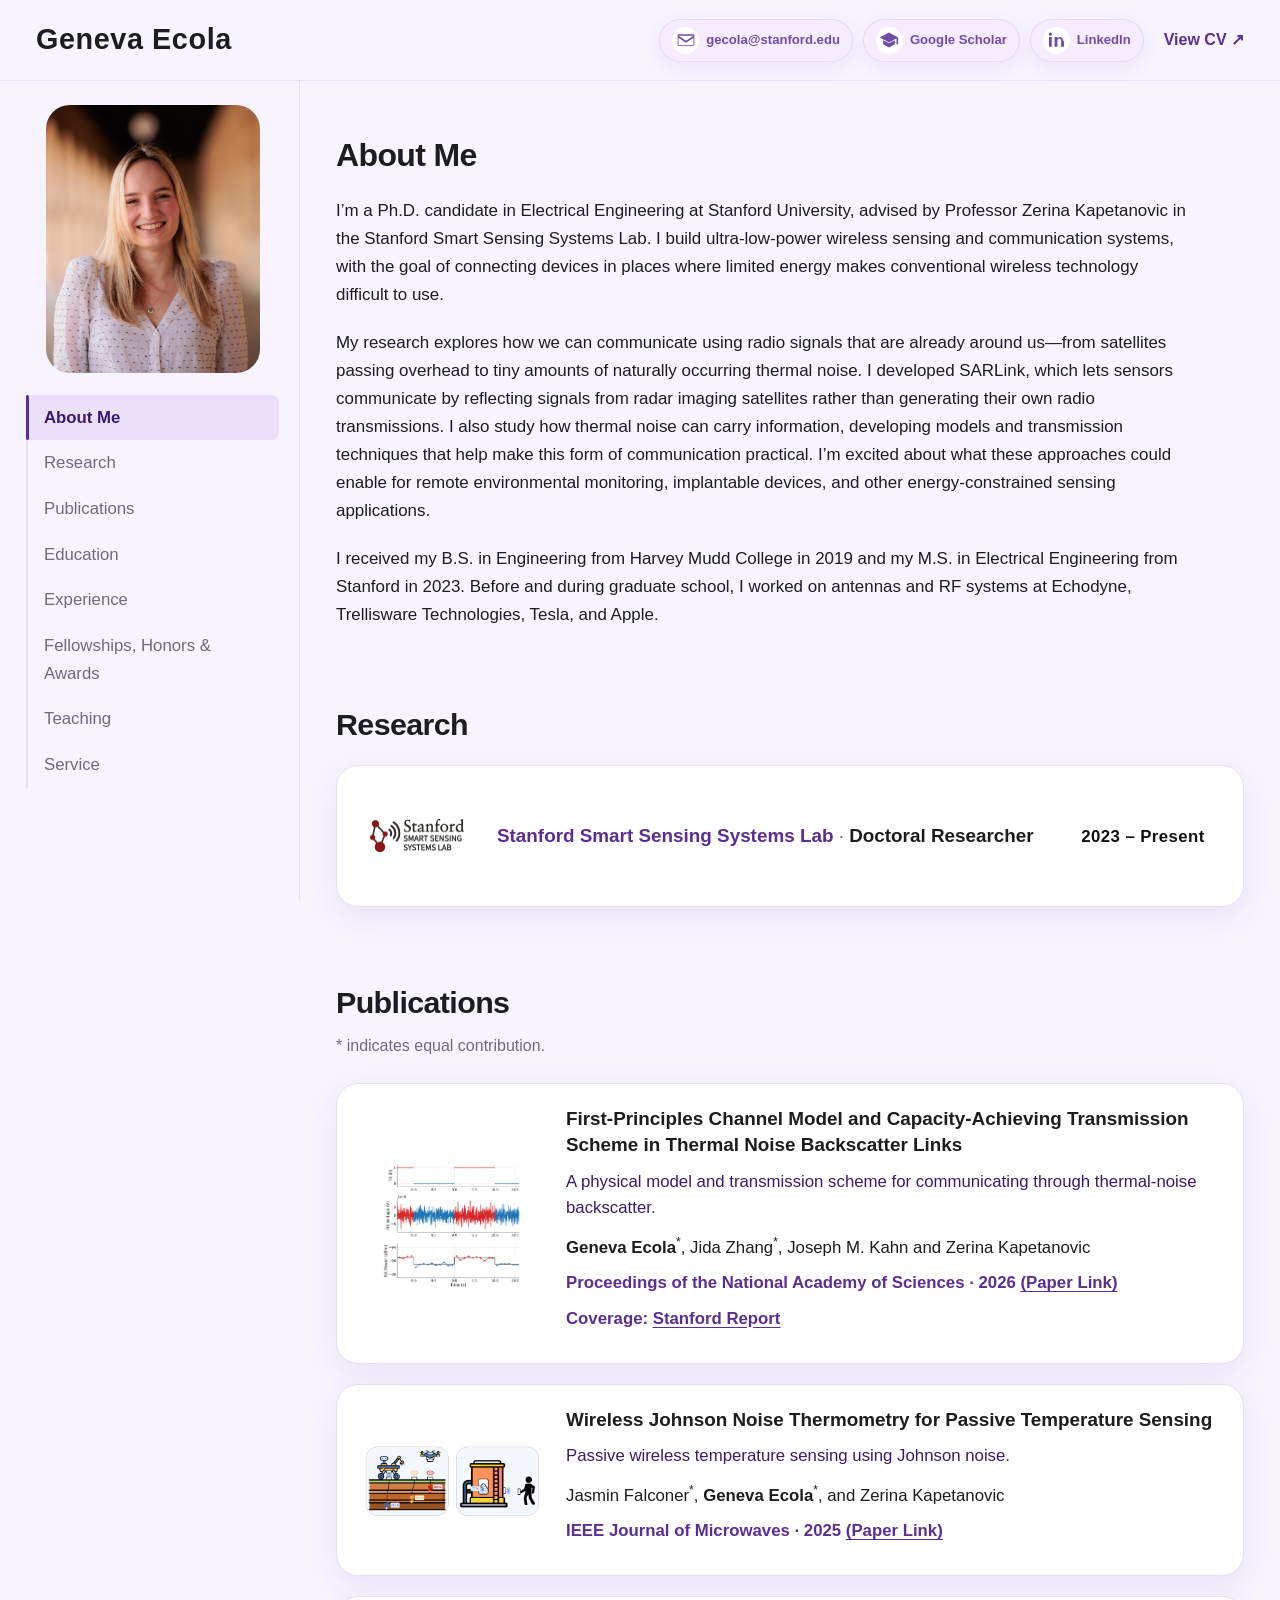
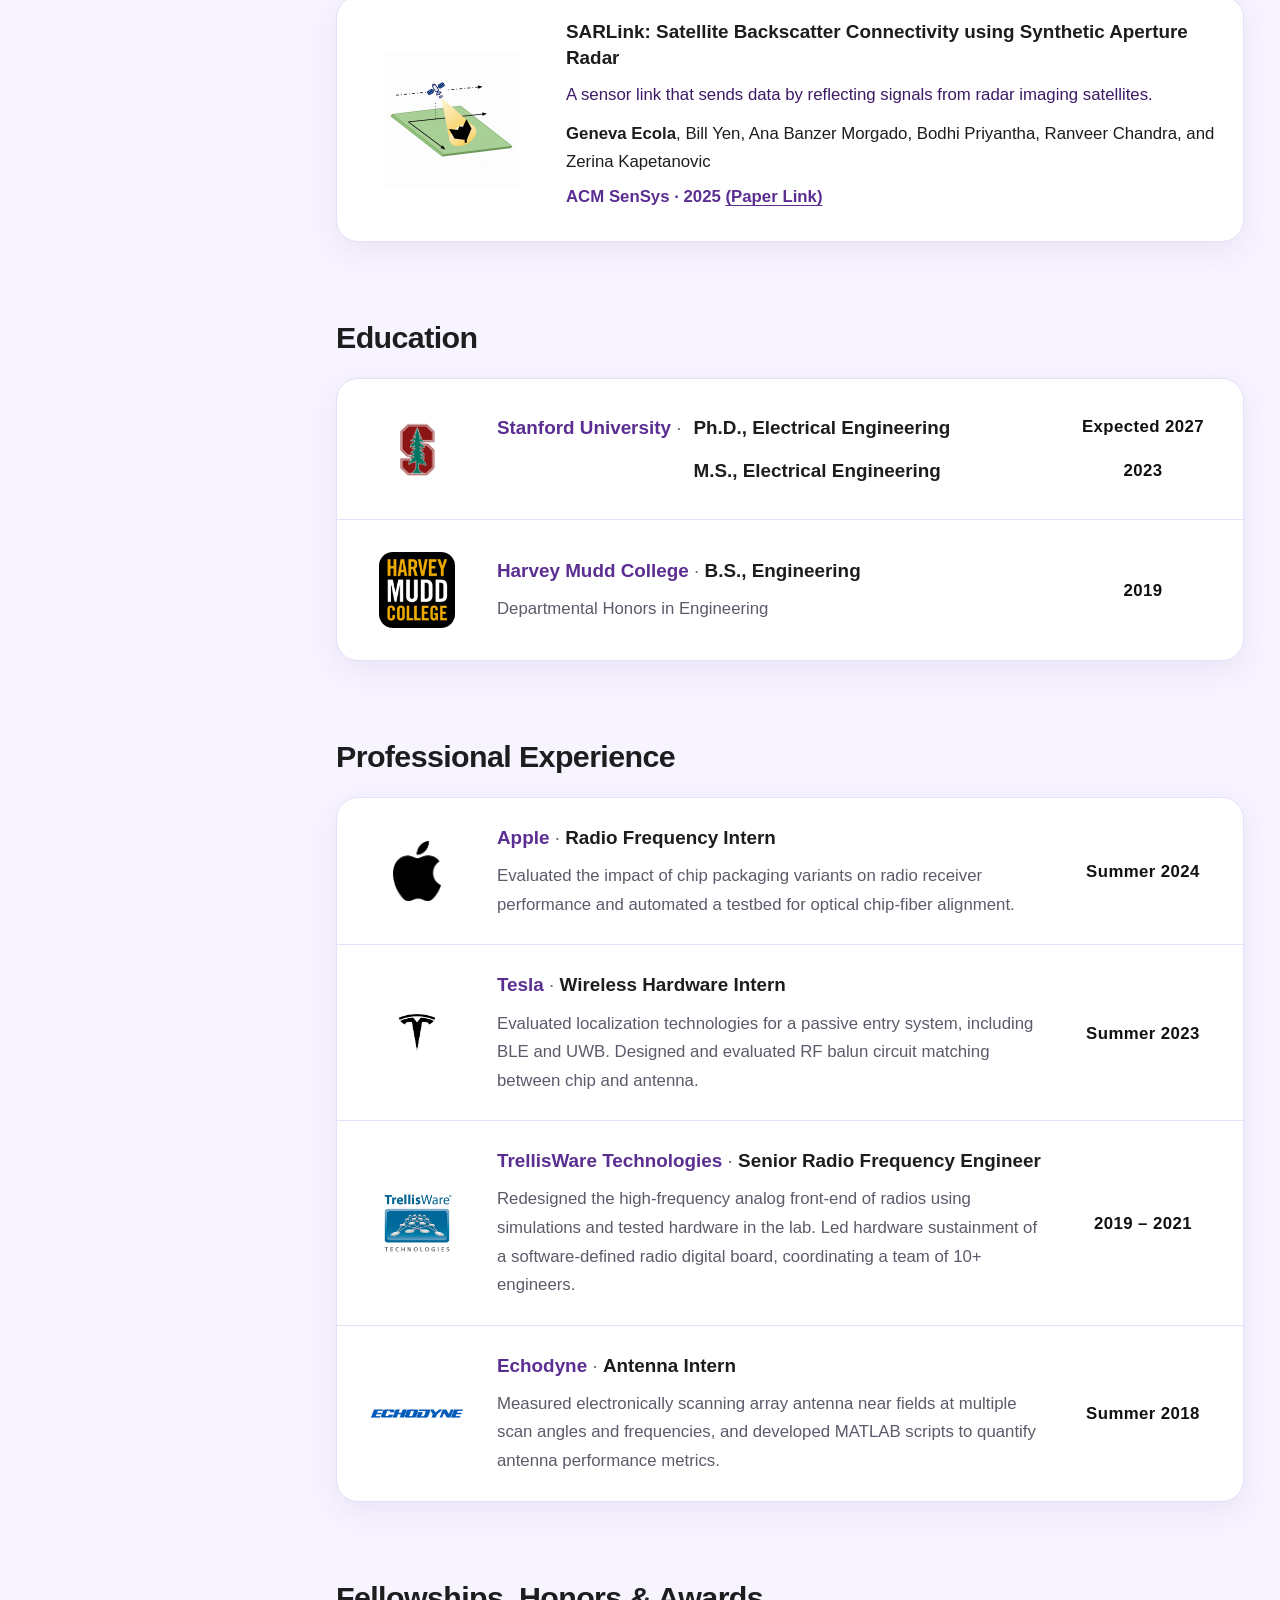
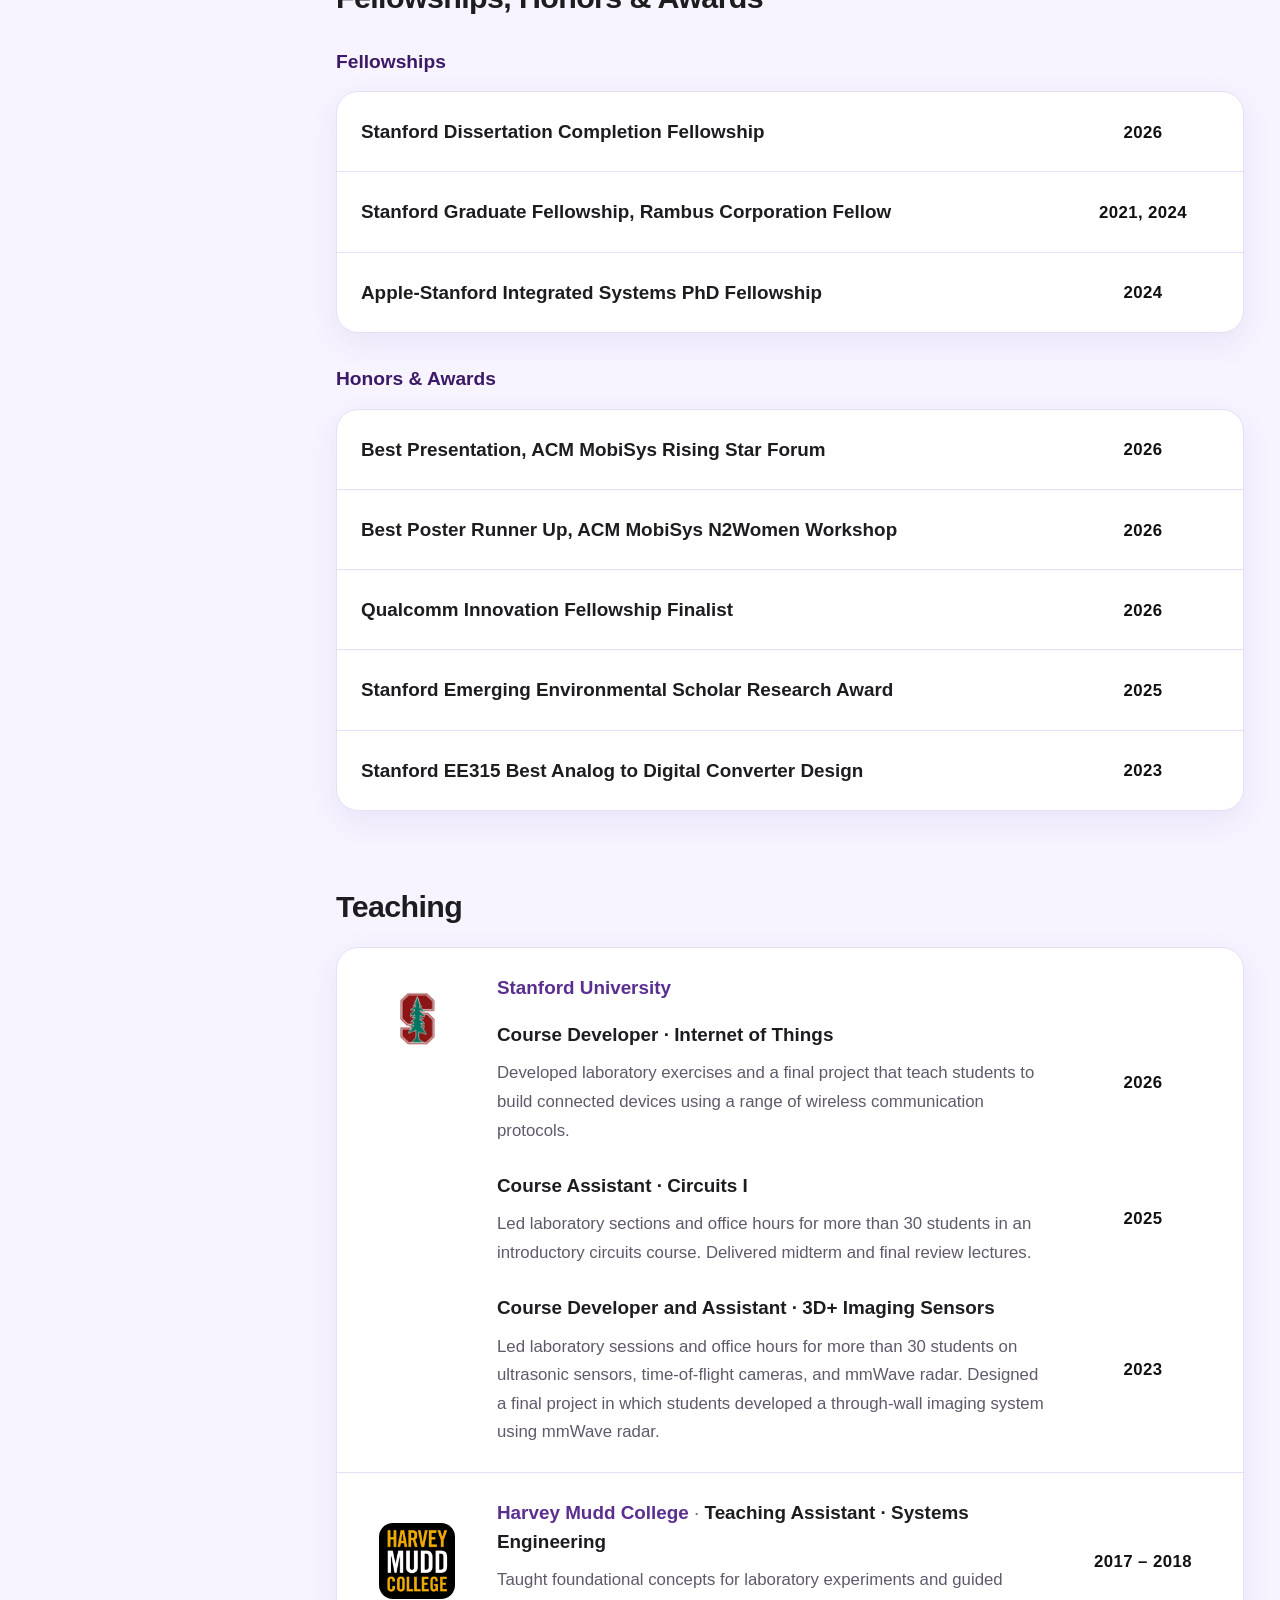
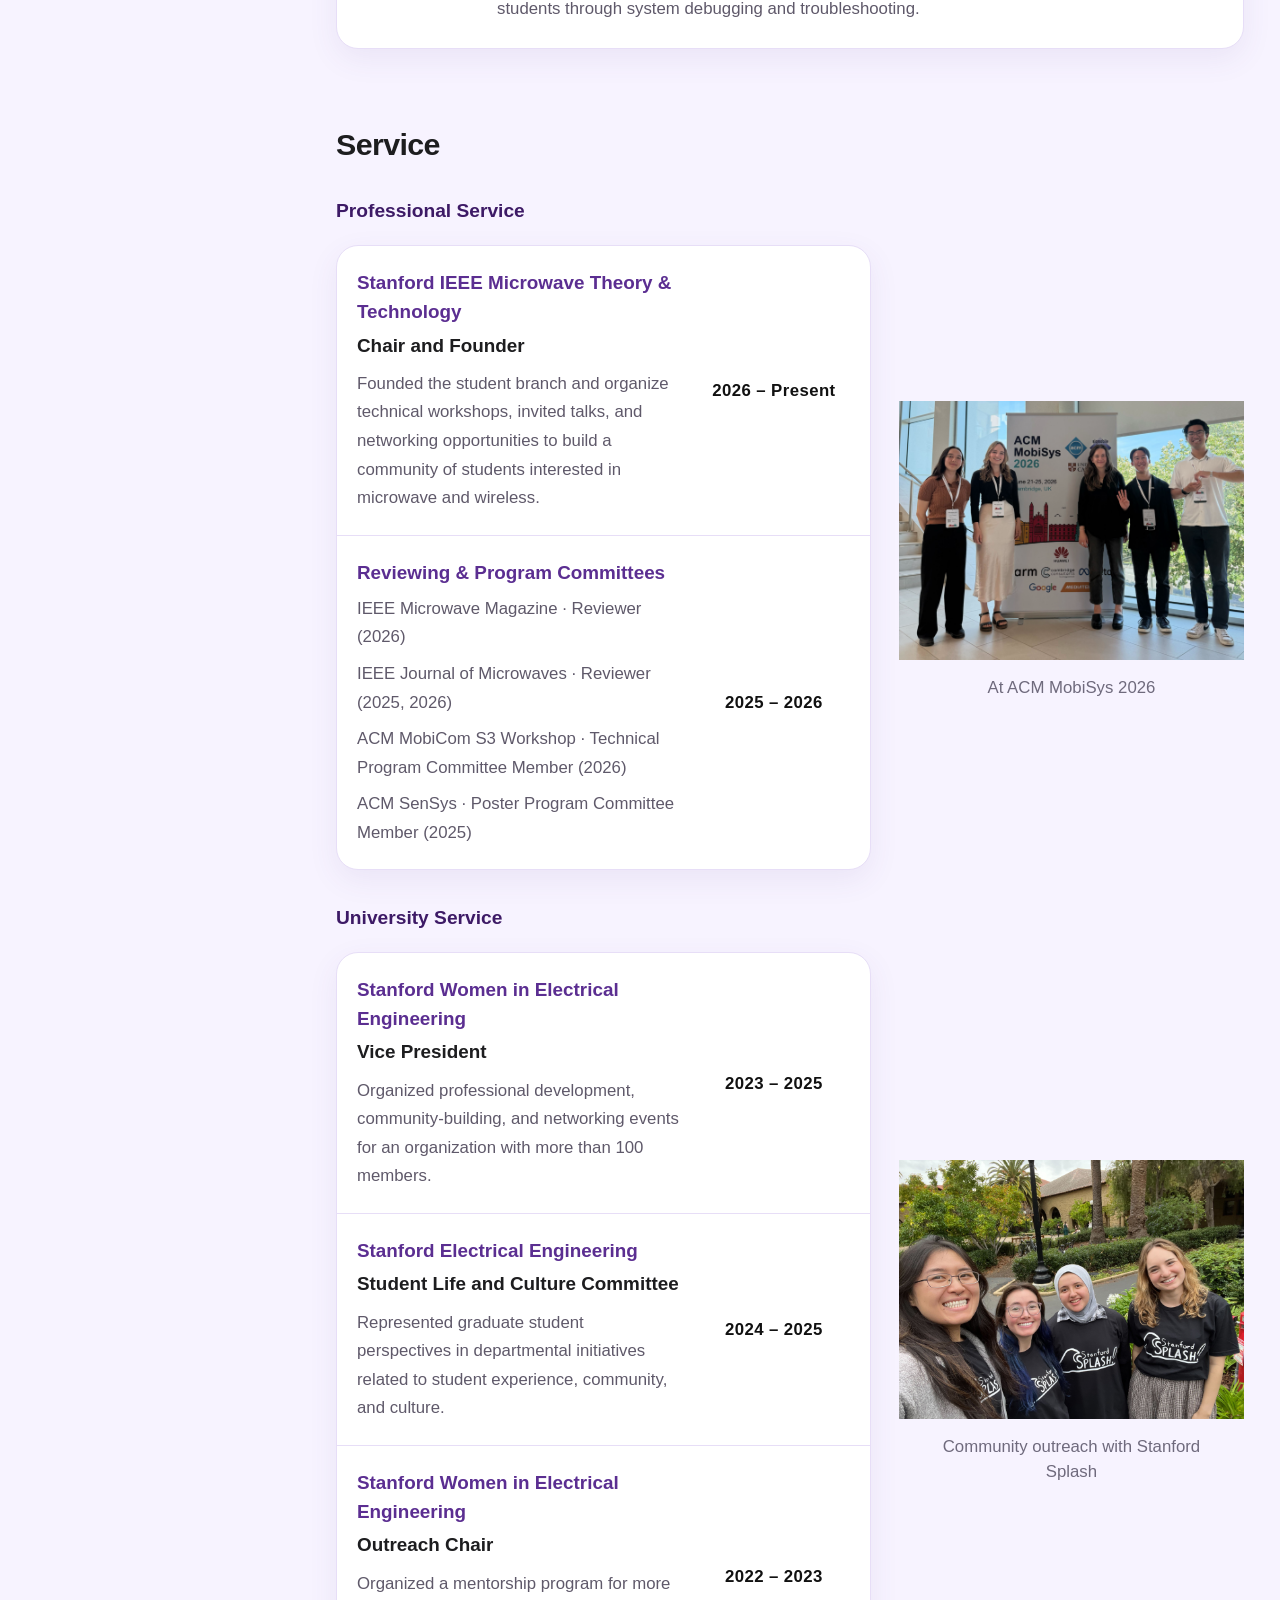
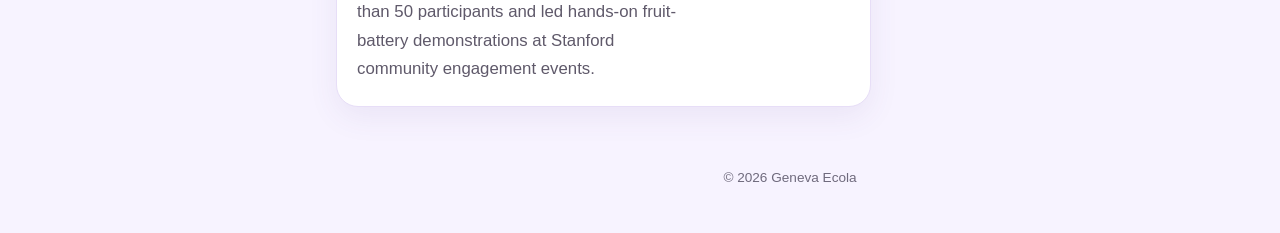
==== commit 308a6070: "fixed links" ====
--- a/index.html
+++ b/index.html
@@ -5,8 +5,8 @@
   <meta name="viewport" content="width=device-width, initial-scale=1.0">
   <title>Geneva Ecola | Electrical Engineering &amp; Wireless Sensing</title>
   <meta name="description" content="Geneva Ecola, Stanford Electrical Engineering PhD candidate researching ultra-low-power wireless communication and smart sensing systems. Research, publications, and CV.">
-  <script src="script.js" defer></script>
-  <link rel="stylesheet" href="style.css">
+  <script src="script.js?v=local-assets-fix-1" defer></script>
+  <link rel="stylesheet" href="style.css?v=local-assets-fix-1">
   <link rel="icon" type="image/svg+xml" href="favicon.svg?v=chirp-1">
 </head>
 <body>
@@ -16,7 +16,7 @@
       <a class="social-button" href="mailto:gecola@stanford.edu">
         <span class="icon-wrap">
           <!-- email icon -->
-          <svg class="social-icon" aria-hidden="true" viewbox="0 0 24 24">
+          <svg class="social-icon" aria-hidden="true" viewBox="0 0 24 24">
             <path d="M3 5h18a1 1 0 0 1 1 1v12a1 1 0 0 1-1 1H3a1 1 0 0 1-1-1V6a1 1 0 0 1 1-1zm0 2v.01L12 13l9-5.99V7H3zm18 11V9.24l-8.46 5.64a1 1 0 0 1-1.08 0L3 9.24V18h18z"></path>
           </svg>
         </span>
@@ -26,7 +26,7 @@
       <a class="social-button" href="https://scholar.google.com/citations?user=upxh27QAAAAJ&amp;hl=en" target="_blank" rel="noopener noreferrer">
         <span class="icon-wrap">
           <!-- scholar icon -->
-          <svg class="social-icon" aria-hidden="true" viewbox="0 0 24 24">
+          <svg class="social-icon" aria-hidden="true" viewBox="0 0 24 24">
             <path d="M12 3 1 9l11 6 9-4.91V17h2V9L12 3zm0 13L5 12.18V17l7 4 7-4v-4.82L12 16z"></path>
           </svg>
         </span>
@@ -36,7 +36,7 @@
       <a class="social-button" href="https://www.linkedin.com/in/geneva-ecola/" target="_blank" rel="noopener noreferrer">
         <span class="icon-wrap">
           <!-- linkedin icon -->
-          <svg class="social-icon" aria-hidden="true" viewbox="0 0 24 24">
+          <svg class="social-icon" aria-hidden="true" viewBox="0 0 24 24">
             <path d="M6.94 8.5H3.56V20h3.38V8.5zM5.25 3A1.97 1.97 0 1 0 5.3 6.94 1.97 1.97 0 0 0 5.25 3zM20.44 13.01c0-3.06-1.63-4.48-3.8-4.48-1.75 0-2.53.96-2.97 1.63V8.5h-3.38V20h3.38v-6.4c0-1.69.32-3.32 2.41-3.32 2.06 0 2.09 1.93 2.09 3.43V20h3.38v-6.99z"></path>
           </svg>
         </span>
@@ -70,7 +70,7 @@
   <div class="container">
     <h2 id="research-title" class="section-title">Research</h2>
     <ul class="cv-list">
-      <li class="cv-entry has-mark"><div class="affiliation-mark brand-s4" aria-hidden="true"><span class="mark-fallback">Stanford<br>SMART SENSING<br>SYSTEMS LAB</span><img class="brand-image" data-src="images/logos/stanford-s4.png" alt="" decoding="async"></div><div class="entry-content"><h3><a class="entry-org" href="https://s4lab.stanford.edu/" target="_blank" rel="noopener noreferrer">Stanford Smart Sensing Systems Lab</a><span class="entry-separator" aria-hidden="true"> · </span><span class="entry-role">Doctoral Researcher</span></h3></div><div class="cv-date">2023 – Present</div></li></ul>
+      <li class="cv-entry has-mark"><div class="affiliation-mark brand-s4" aria-hidden="true"><span class="mark-fallback">Stanford<br>SMART SENSING<br>SYSTEMS LAB</span><img class="brand-image" alt="" decoding="async" src="images/stanford-s4.png"></div><div class="entry-content"><h3><a class="entry-org" href="https://s4lab.stanford.edu/" target="_blank" rel="noopener noreferrer">Stanford Smart Sensing Systems Lab</a><span class="entry-separator" aria-hidden="true"> · </span><span class="entry-role">Doctoral Researcher</span></h3></div><div class="cv-date">2023 – Present</div></li></ul>
     </div></section>
 <section id="publications" class="section" aria-labelledby="publications-title"><div class="container"><h2 id="publications-title" class="section-title">Publications</h2><p class="section-subtitle">* indicates equal contribution.</p><div class="publications-list"><article class="publication-card">
           <div class="publication-image">
@@ -109,12 +109,12 @@
             </p>
           </div>
         </article></div></div></section>
-<section id="education" class="section" aria-labelledby="education-title"><div class="container"><h2 id="education-title" class="section-title">Education</h2><ul class="cv-list"><li class="cv-entry has-mark education-combined"><div class="affiliation-mark brand-stanford" aria-hidden="true"><span class="mark-fallback">Stanford<br>University</span><img class="brand-image" data-src="images/logos/stanford.png" alt="" decoding="async"></div><div class="entry-content degree-table"><div class="degree-row"><h3><span class="entry-org">Stanford University</span><span class="entry-role">Ph.D., Electrical Engineering</span></h3><div class="cv-date">Expected 2027</div></div><div class="degree-row"><h3><span class="entry-role">M.S., Electrical Engineering</span></h3><div class="cv-date">2023</div></div></div></li><li class="cv-entry has-mark"><div class="affiliation-mark brand-hmc" aria-hidden="true"><span class="mark-fallback">HARVEY MUDD<br>COLLEGE</span><img class="brand-image" data-src="images/logos/harvey-mudd.svg" alt="" decoding="async"></div><div class="entry-content"><h3><span class="entry-org">Harvey Mudd College</span><span class="entry-separator" aria-hidden="true"> · </span><span class="entry-role">B.S., Engineering</span></h3><p>Departmental Honors in Engineering</p></div><div class="cv-date">2019</div></li></ul></div></section>
-<section id="experience" class="section" aria-labelledby="experience-title"><div class="container"><h2 id="experience-title" class="section-title">Professional Experience</h2><ul class="cv-list"><li class="cv-entry has-mark"><div class="affiliation-mark brand-apple" aria-hidden="true"><span class="mark-fallback">Apple</span><img class="brand-image" data-src="images/logos/apple.svg" alt="" decoding="async"></div><div class="entry-content"><h3><span class="entry-org">Apple</span><span class="entry-separator" aria-hidden="true"> · </span><span class="entry-role">Radio Frequency Intern</span></h3><p>Evaluated the impact of chip packaging variants on radio receiver performance and automated a testbed for optical chip-fiber alignment.</p></div><div class="cv-date">Summer 2024</div></li><li class="cv-entry has-mark"><div class="affiliation-mark brand-tesla" aria-hidden="true"><span class="mark-fallback">TESLA</span><img class="brand-image" data-src="images/logos/tesla.svg" alt="" decoding="async"></div><div class="entry-content"><h3><span class="entry-org">Tesla</span><span class="entry-separator" aria-hidden="true"> · </span><span class="entry-role">Wireless Hardware Intern</span></h3><p>Evaluated localization technologies for a passive entry system, including BLE and UWB. Designed and evaluated RF balun circuit matching between chip and antenna.</p></div><div class="cv-date">Summer 2023</div></li><li class="cv-entry has-mark"><div class="affiliation-mark brand-trellisware" aria-hidden="true"><span class="mark-fallback">TrellisWare<br>TECHNOLOGIES</span><img class="brand-image" data-src="images/logos/trellisware.png" alt="" decoding="async"></div><div class="entry-content"><h3><span class="entry-org">TrellisWare Technologies</span><span class="entry-separator" aria-hidden="true"> · </span><span class="entry-role">Senior Radio Frequency Engineer</span></h3><p>Redesigned the high-frequency analog front-end of radios using simulations and tested hardware in the lab. Led hardware sustainment of a software-defined radio digital board, coordinating a team of 10+ engineers.</p></div><div class="cv-date">2019 – 2021</div></li><li class="cv-entry has-mark"><div class="affiliation-mark brand-echodyne" aria-hidden="true"><span class="mark-fallback">ECHODYNE</span><img class="brand-image" data-src="images/logos/echodyne.jpg" alt="" decoding="async"></div><div class="entry-content"><h3><span class="entry-org">Echodyne</span><span class="entry-separator" aria-hidden="true"> · </span><span class="entry-role">Antenna Intern</span></h3><p>Measured electronically scanning array antenna near fields at multiple scan angles and frequencies, and developed MATLAB scripts to quantify antenna performance metrics.</p></div><div class="cv-date">Summer 2018</div></li></ul></div></section>
+<section id="education" class="section" aria-labelledby="education-title"><div class="container"><h2 id="education-title" class="section-title">Education</h2><ul class="cv-list"><li class="cv-entry has-mark education-combined"><div class="affiliation-mark brand-stanford" aria-hidden="true"><span class="mark-fallback">Stanford<br>University</span><img class="brand-image" alt="" decoding="async" src="images/stanford.png"></div><div class="entry-content degree-table"><div class="degree-row"><h3><span class="entry-org">Stanford University</span><span class="entry-role">Ph.D., Electrical Engineering</span></h3><div class="cv-date">Expected 2027</div></div><div class="degree-row"><h3><span class="entry-role">M.S., Electrical Engineering</span></h3><div class="cv-date">2023</div></div></div></li><li class="cv-entry has-mark"><div class="affiliation-mark brand-hmc" aria-hidden="true"><span class="mark-fallback">HARVEY MUDD<br>COLLEGE</span><img class="brand-image" alt="" decoding="async" src="images/harvey-mudd.webp"></div><div class="entry-content"><h3><span class="entry-org">Harvey Mudd College</span><span class="entry-separator" aria-hidden="true"> · </span><span class="entry-role">B.S., Engineering</span></h3><p>Departmental Honors in Engineering</p></div><div class="cv-date">2019</div></li></ul></div></section>
+<section id="experience" class="section" aria-labelledby="experience-title"><div class="container"><h2 id="experience-title" class="section-title">Professional Experience</h2><ul class="cv-list"><li class="cv-entry has-mark"><div class="affiliation-mark brand-apple" aria-hidden="true"><span class="mark-fallback">Apple</span><img class="brand-image" alt="" decoding="async" src="images/apple.png"></div><div class="entry-content"><h3><span class="entry-org">Apple</span><span class="entry-separator" aria-hidden="true"> · </span><span class="entry-role">Radio Frequency Intern</span></h3><p>Evaluated the impact of chip packaging variants on radio receiver performance and automated a testbed for optical chip-fiber alignment.</p></div><div class="cv-date">Summer 2024</div></li><li class="cv-entry has-mark"><div class="affiliation-mark brand-tesla" aria-hidden="true"><span class="mark-fallback">TESLA</span><img class="brand-image" alt="" decoding="async" src="images/tesla.png"></div><div class="entry-content"><h3><span class="entry-org">Tesla</span><span class="entry-separator" aria-hidden="true"> · </span><span class="entry-role">Wireless Hardware Intern</span></h3><p>Evaluated localization technologies for a passive entry system, including BLE and UWB. Designed and evaluated RF balun circuit matching between chip and antenna.</p></div><div class="cv-date">Summer 2023</div></li><li class="cv-entry has-mark"><div class="affiliation-mark brand-trellisware" aria-hidden="true"><span class="mark-fallback">TrellisWare<br>TECHNOLOGIES</span><img class="brand-image" alt="" decoding="async" src="images/trellisware.jpeg"></div><div class="entry-content"><h3><span class="entry-org">TrellisWare Technologies</span><span class="entry-separator" aria-hidden="true"> · </span><span class="entry-role">Senior Radio Frequency Engineer</span></h3><p>Redesigned the high-frequency analog front-end of radios using simulations and tested hardware in the lab. Led hardware sustainment of a software-defined radio digital board, coordinating a team of 10+ engineers.</p></div><div class="cv-date">2019 – 2021</div></li><li class="cv-entry has-mark"><div class="affiliation-mark brand-echodyne" aria-hidden="true"><span class="mark-fallback">ECHODYNE</span><img class="brand-image" alt="" decoding="async" src="images/echodyne.png"></div><div class="entry-content"><h3><span class="entry-org">Echodyne</span><span class="entry-separator" aria-hidden="true"> · </span><span class="entry-role">Antenna Intern</span></h3><p>Measured electronically scanning array antenna near fields at multiple scan angles and frequencies, and developed MATLAB scripts to quantify antenna performance metrics.</p></div><div class="cv-date">Summer 2018</div></li></ul></div></section>
 <section id="awards" class="section" aria-labelledby="awards-title"><div class="container"><h2 id="awards-title" class="section-title">Fellowships, Honors &amp; Awards</h2><h3 class="subsection-title">Fellowships</h3><ul class="cv-list"><li class="cv-entry"><div class="entry-content"><h3>Stanford Dissertation Completion Fellowship</h3></div><div class="cv-date">2026</div></li><li class="cv-entry"><div class="entry-content"><h3>Stanford Graduate Fellowship, Rambus Corporation Fellow</h3></div><div class="cv-date">2021, 2024</div></li><li class="cv-entry"><div class="entry-content"><h3>Apple-Stanford Integrated Systems PhD Fellowship</h3></div><div class="cv-date">2024</div></li></ul><h3 class="subsection-title">Honors &amp; Awards</h3><ul class="cv-list"><li class="cv-entry"><div class="entry-content"><h3>Best Presentation, ACM MobiSys Rising Star Forum</h3></div><div class="cv-date">2026</div></li><li class="cv-entry"><div class="entry-content"><h3>Best Poster Runner Up, ACM MobiSys N2Women Workshop</h3></div><div class="cv-date">2026</div></li><li class="cv-entry"><div class="entry-content"><h3>Qualcomm Innovation Fellowship Finalist</h3></div><div class="cv-date">2026</div></li><li class="cv-entry"><div class="entry-content"><h3>Stanford Emerging Environmental Scholar Research Award</h3></div><div class="cv-date">2025</div></li><li class="cv-entry"><div class="entry-content"><h3>Stanford EE315 Best Analog to Digital Converter Design</h3></div><div class="cv-date">2023</div></li></ul></div></section>
 
 
-<section id="teaching" class="section" aria-labelledby="teaching-title"><div class="container"><h2 id="teaching-title" class="section-title">Teaching</h2><ul class="cv-list"><li class="cv-entry has-mark teaching-group"><div class="affiliation-mark brand-stanford" aria-hidden="true"><span class="mark-fallback">Stanford<br>University</span><img class="brand-image" data-src="images/logos/stanford.png" alt="" decoding="async"></div><div class="entry-content"><h3><a class="entry-org" href="https://www.stanford.edu/" target="_blank" rel="noopener noreferrer">Stanford University</a></h3><ul class="teaching-roles"><li class="teaching-role"><div class="teaching-role-content"><h4>Course Developer · Internet of Things</h4><p>Developed laboratory exercises and a final project that teach students to build connected devices using a range of wireless communication protocols.</p></div><div class="cv-date">2026</div></li><li class="teaching-role"><div class="teaching-role-content"><h4>Course Assistant · Circuits I</h4><p>Led laboratory sections and office hours for more than 30 students in an introductory circuits course. Delivered midterm and final review lectures.</p></div><div class="cv-date">2025</div></li><li class="teaching-role"><div class="teaching-role-content"><h4>Course Developer and Assistant · 3D+ Imaging Sensors</h4><p>Led laboratory sessions and office hours for more than 30 students on ultrasonic sensors, time-of-flight cameras, and mmWave radar. Designed a final project in which students developed a through-wall imaging system using mmWave radar.</p></div><div class="cv-date">2023</div></li></ul></div></li><li class="cv-entry has-mark"><div class="affiliation-mark brand-hmc" aria-hidden="true"><span class="mark-fallback">HARVEY MUDD<br>COLLEGE</span><img class="brand-image" data-src="images/logos/harvey-mudd.svg" alt="" decoding="async"></div><div class="entry-content"><h3><a class="entry-org" href="https://www.hmc.edu/" target="_blank" rel="noopener noreferrer">Harvey Mudd College</a><span class="entry-separator" aria-hidden="true"> · </span><span class="entry-role">Teaching Assistant · Systems Engineering</span></h3><p>Taught foundational concepts for laboratory experiments and guided students through system debugging and troubleshooting.</p></div><div class="cv-date">2017 – 2018</div></li></ul></div></section>
+<section id="teaching" class="section" aria-labelledby="teaching-title"><div class="container"><h2 id="teaching-title" class="section-title">Teaching</h2><ul class="cv-list"><li class="cv-entry has-mark teaching-group"><div class="affiliation-mark brand-stanford" aria-hidden="true"><span class="mark-fallback">Stanford<br>University</span><img class="brand-image" alt="" decoding="async" src="images/stanford.png"></div><div class="entry-content"><h3><a class="entry-org" href="https://www.stanford.edu/" target="_blank" rel="noopener noreferrer">Stanford University</a></h3><ul class="teaching-roles"><li class="teaching-role"><div class="teaching-role-content"><h4>Course Developer · Internet of Things</h4><p>Developed laboratory exercises and a final project that teach students to build connected devices using a range of wireless communication protocols.</p></div><div class="cv-date">2026</div></li><li class="teaching-role"><div class="teaching-role-content"><h4>Course Assistant · Circuits I</h4><p>Led laboratory sections and office hours for more than 30 students in an introductory circuits course. Delivered midterm and final review lectures.</p></div><div class="cv-date">2025</div></li><li class="teaching-role"><div class="teaching-role-content"><h4>Course Developer and Assistant · 3D+ Imaging Sensors</h4><p>Led laboratory sessions and office hours for more than 30 students on ultrasonic sensors, time-of-flight cameras, and mmWave radar. Designed a final project in which students developed a through-wall imaging system using mmWave radar.</p></div><div class="cv-date">2023</div></li></ul></div></li><li class="cv-entry has-mark"><div class="affiliation-mark brand-hmc" aria-hidden="true"><span class="mark-fallback">HARVEY MUDD<br>COLLEGE</span><img class="brand-image" alt="" decoding="async" src="images/harvey-mudd.webp"></div><div class="entry-content"><h3><a class="entry-org" href="https://www.hmc.edu/" target="_blank" rel="noopener noreferrer">Harvey Mudd College</a><span class="entry-separator" aria-hidden="true"> · </span><span class="entry-role">Teaching Assistant · Systems Engineering</span></h3><p>Taught foundational concepts for laboratory experiments and guided students through system debugging and troubleshooting.</p></div><div class="cv-date">2017 – 2018</div></li></ul></div></section>
 <section id="service" class="section" aria-labelledby="service-title"><div class="container"><h2 id="service-title" class="section-title">Service</h2><div class="service-block" role="group" aria-labelledby="professional-service-title"><div class="service-copy"><h3 class="subsection-title" id="professional-service-title">Professional Service</h3><ul class="cv-list"><li class="cv-entry"><div class="entry-content"><h3><span class="entry-org">Stanford IEEE Microwave Theory &amp; Technology</span></h3><p class="service-role">Chair and Founder</p><p>Founded the student branch and organize technical workshops, invited talks, and networking opportunities to build a community of students interested in microwave and wireless.</p></div><div class="cv-date">2026 – Present</div></li><li class="cv-entry"><div class="entry-content"><h3><span class="entry-org">Reviewing &amp; Program Committees</span></h3><p class="reviewer-journal">IEEE Microwave Magazine · Reviewer (2026)</p><p class="reviewer-journal">IEEE Journal of Microwaves · Reviewer (2025, 2026)</p><p class="reviewer-journal">ACM MobiCom S3 Workshop · Technical Program Committee Member (2026)</p><p class="reviewer-journal">ACM SenSys · Poster Program Committee Member (2025)</p></div><div class="cv-date">2025 – 2026</div></li></ul></div><figure class="service-photo mobisys-photo"><a href="images/mobisys-2026-group.png" target="_blank" rel="noopener noreferrer" aria-label="View full group photo at ACM MobiSys 2026"><img src="images/mobisys-2026-group.png" loading="lazy" decoding="async" width="1536" height="2048" alt="Geneva Ecola with fellow attendees beside the ACM MobiSys 2026 banner."></a><figcaption>At ACM MobiSys 2026</figcaption></figure></div><div class="service-block" role="group" aria-labelledby="university-service-title"><div class="service-copy"><h3 class="subsection-title" id="university-service-title">University Service</h3><ul class="cv-list"><li class="cv-entry"><div class="entry-content"><h3><span class="entry-org">Stanford Women in Electrical Engineering</span></h3><p class="service-role">Vice President</p><p>Organized professional development, community-building, and networking events for an organization with more than 100 members.</p></div><div class="cv-date">2023 – 2025</div></li><li class="cv-entry"><div class="entry-content"><h3><span class="entry-org">Stanford Electrical Engineering</span></h3><p class="service-role">Student Life and Culture Committee</p><p>Represented graduate student perspectives in departmental initiatives related to student experience, community, and culture.</p></div><div class="cv-date">2024 – 2025</div></li><li class="cv-entry"><div class="entry-content"><h3><span class="entry-org">Stanford Women in Electrical Engineering</span></h3><p class="service-role">Outreach Chair</p><p>Organized a mentorship program for more than 50 participants and led hands-on fruit-battery demonstrations at Stanford community engagement events.</p></div><div class="cv-date">2022 – 2023</div></li></ul></div><figure class="service-photo"><a href="images/stanford-splash.jpg" target="_blank" rel="noopener noreferrer" aria-label="View full photo: Community outreach with Stanford Splash"><img src="images/stanford-splash.jpg" loading="lazy" decoding="async" width="2048" height="1536" alt="Four Stanford Splash volunteers together on the Stanford campus."></a><figcaption>Community outreach with Stanford Splash</figcaption></figure></div></div></section>
   
 
--- a/style.css
+++ b/style.css
@@ -181,3 +181,17 @@
 
 
 .publication-content .publication-takeaway{color:var(--accent-dark);font-size:1.05rem;line-height:1.55;margin:0 0 12px}
+
+/* Local images are visible immediately; missing files show their text label. */
+.affiliation-mark .brand-image{opacity:1}
+.affiliation-mark .mark-fallback{display:none}
+.affiliation-mark.is-missing .brand-image{display:none}
+.affiliation-mark.is-missing .mark-fallback{display:block;visibility:visible}
+/* Keep degree columns within the available tablet content width. */
+@media (min-width:761px) and (max-width:1100px){
+ .degree-table{grid-template-columns:minmax(0,1fr) var(--date-column)}
+ .degree-row .entry-org{grid-column:1 / -1;margin-bottom:6px}
+ .degree-row .entry-org::after{content:""}
+ .degree-row .entry-role{grid-column:1}
+ .degree-row>.cv-date{grid-column:2}
+}
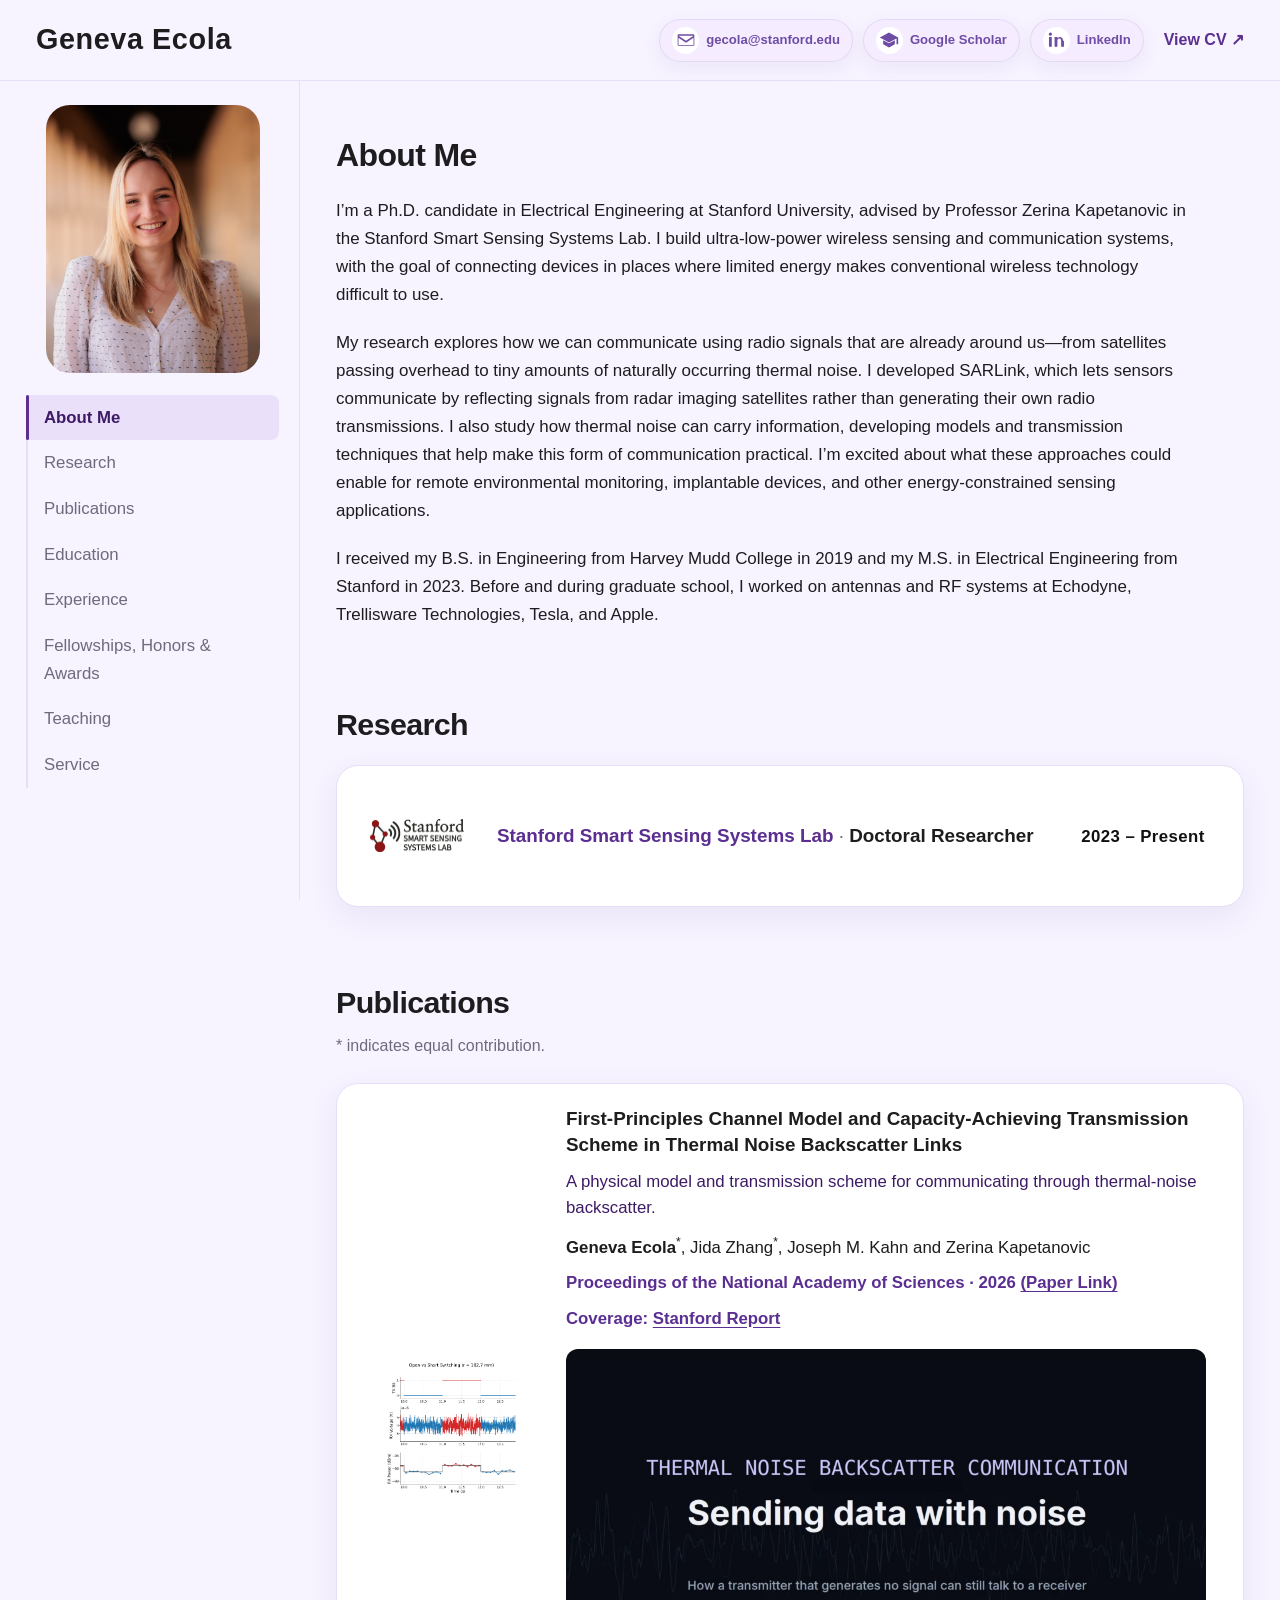
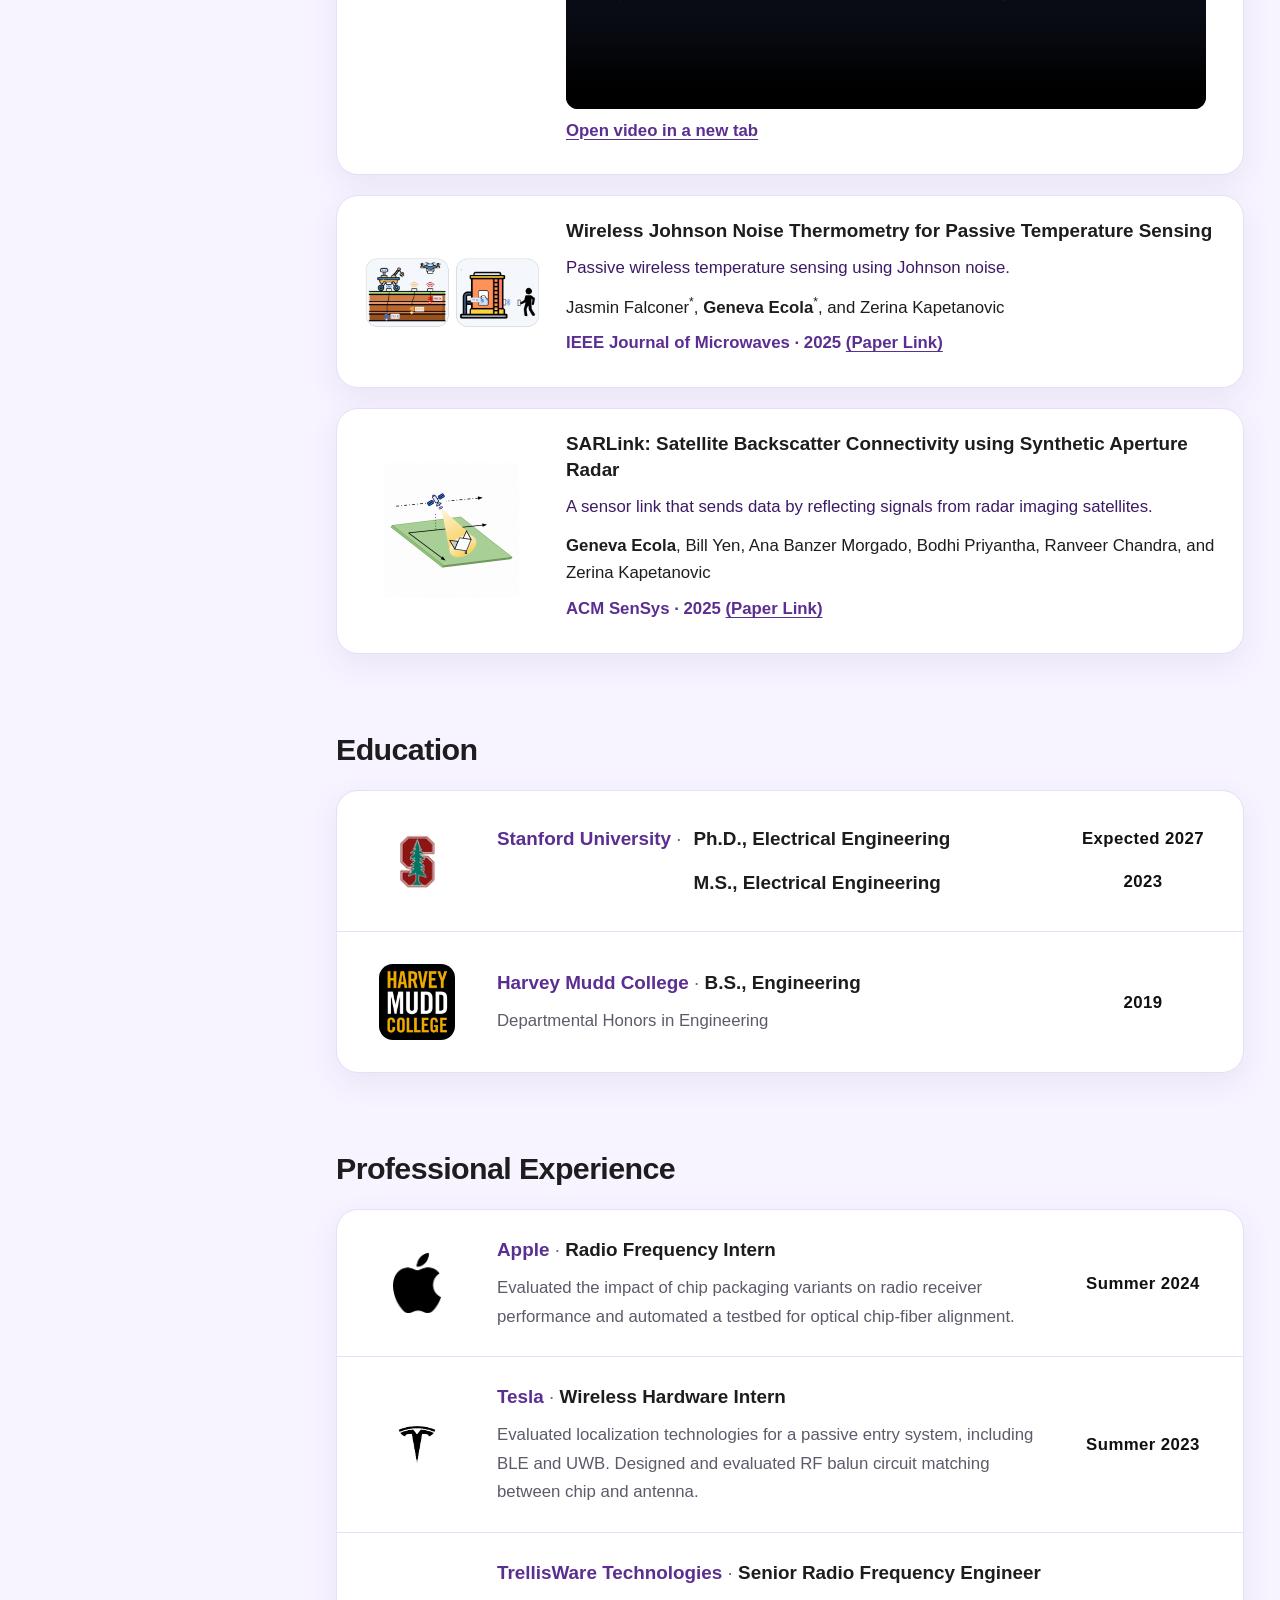
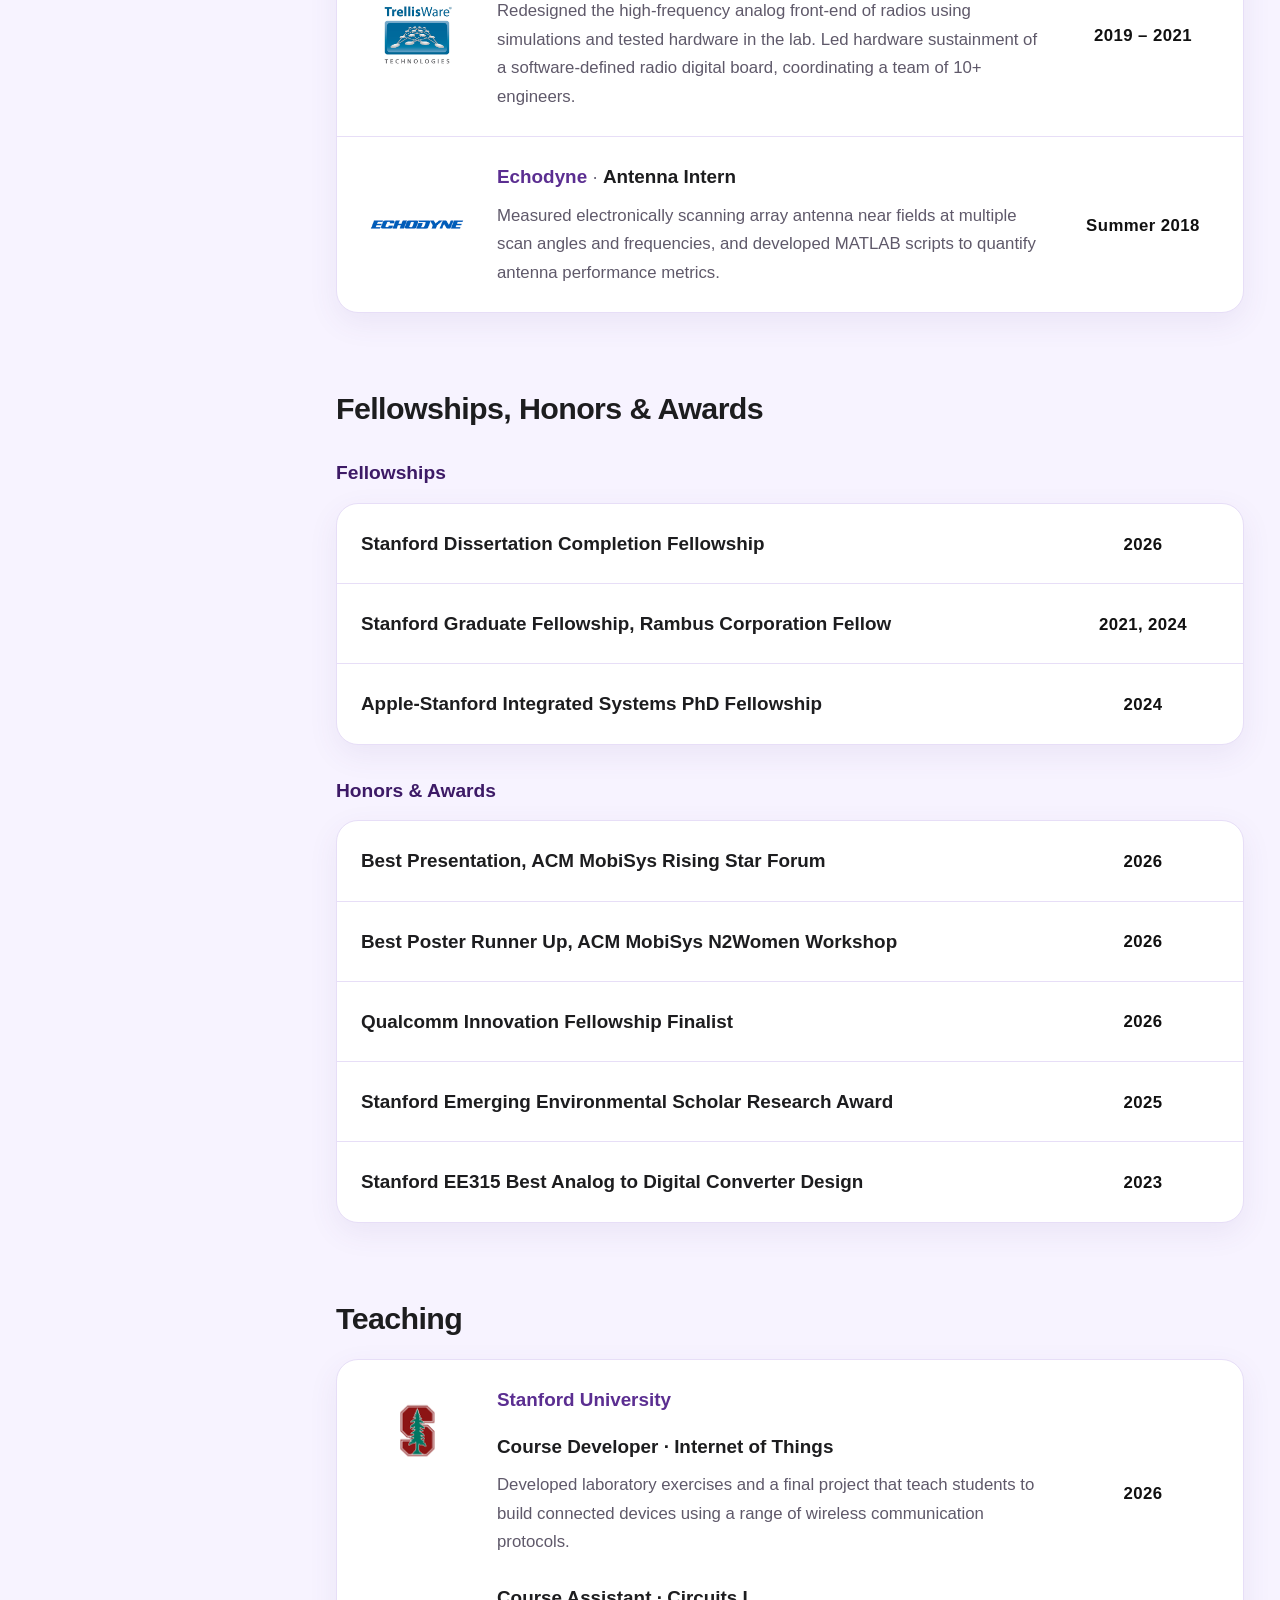
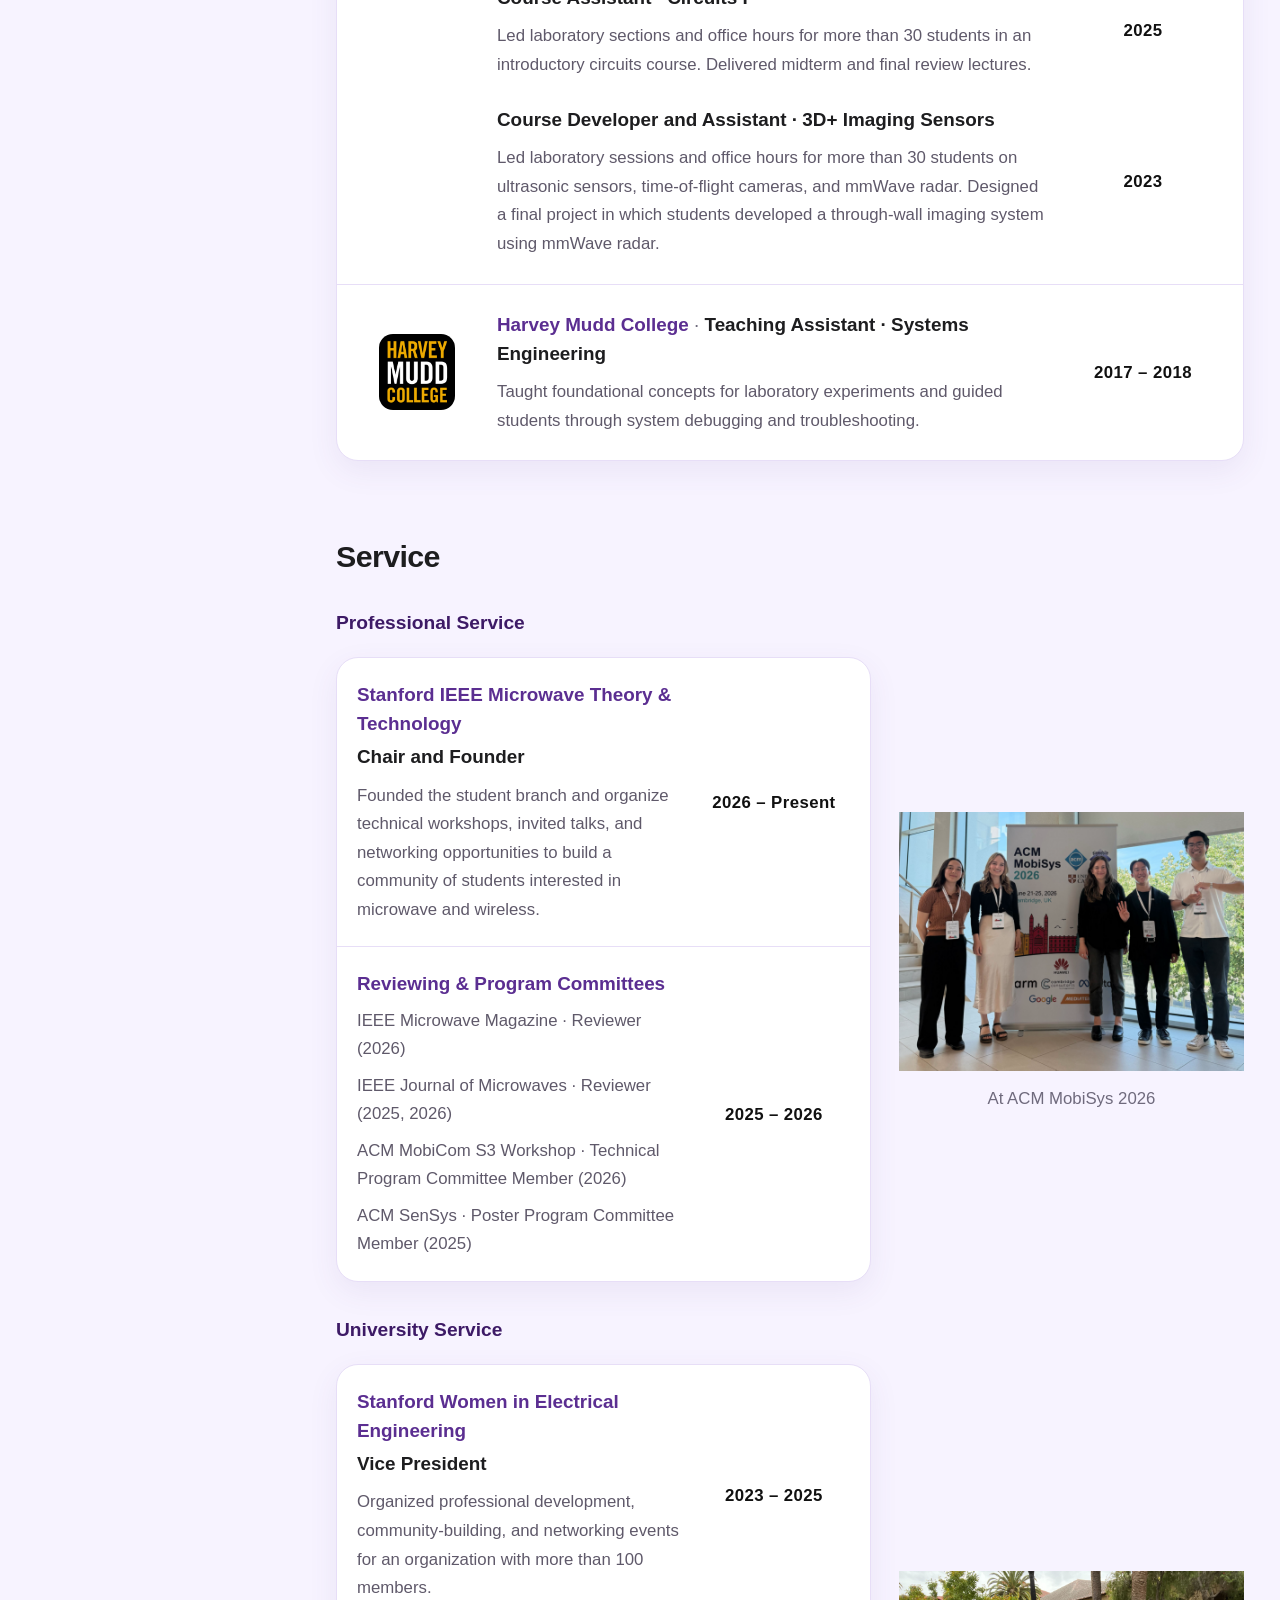
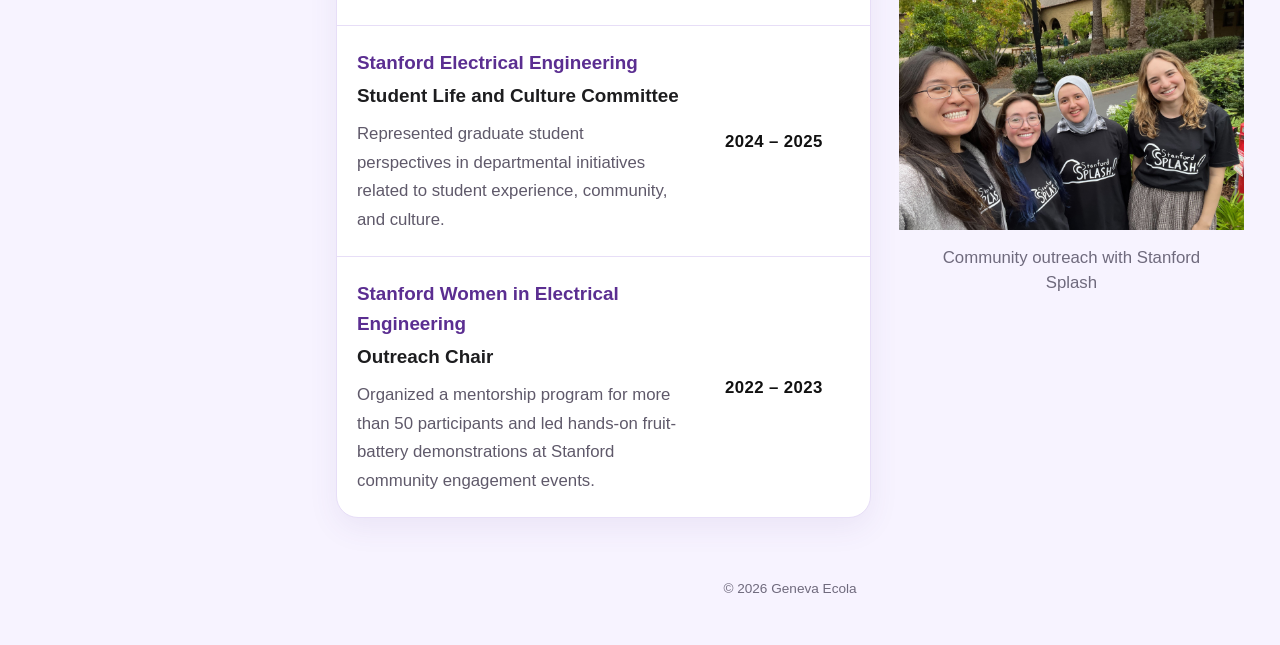
==== commit 08881473: "Add files via upload" ====
--- a/index.html
+++ b/index.html
@@ -82,7 +82,18 @@
               <strong>Geneva Ecola</strong><sup>*</sup>, Jida Zhang<sup>*</sup>, Joseph M. Kahn and Zerina Kapetanovic 
             </p>
             <p class="publication-meta">Proceedings of the National Academy of Sciences · 2026 <a href="https://www.pnas.org/doi/10.1073/pnas.2606732123" target="_blank" rel="noopener noreferrer"><em>(Paper Link)</em></a></p>
-          <p class="publication-meta">Coverage: <a href="https://news.stanford.edu/stories/2026/10/thermal-noise-data-no-active-signal" target="_blank" rel="noopener noreferrer">Stanford Report</a></p></div>
+          <p class="publication-meta">Coverage: <a href="https://news.stanford.edu/stories/2026/10/thermal-noise-data-no-active-signal" target="_blank" rel="noopener noreferrer">Stanford Report</a></p>
+            <video controls playsinline preload="metadata"
+                   poster="images/pnas2026-poster.png"
+                   width="1920" height="1080"
+                   aria-label="Thermal noise backscatter communication demonstration"
+                   style="display: block; width: 100%; max-width: 640px; height: auto; aspect-ratio: 16 / 9; object-fit: contain; margin-top: 16px; border-radius: 12px; background: #090c12;">
+              <source src="videos/pnas2026.mp4" type="video/mp4">
+              Your browser does not support embedded video.
+              <a href="videos/pnas2026.mp4">Open the video</a>.
+            </video>
+            <p class="publication-meta"><a href="videos/pnas2026.mp4" target="_blank" rel="noopener noreferrer">Open video in a new tab</a></p>
+          </div>
         </article><article class="publication-card">
           <div class="publication-image">
             <img loading="lazy" src="images/WJNT_image.png" alt="Wireless Johnson Noise Thermometry project image">
@@ -120,4 +131,4 @@
 
 
 </main><footer class="site-footer"><div class="container">© 2026 Geneva Ecola</div></footer></div>
-</body></html>+</body></html>
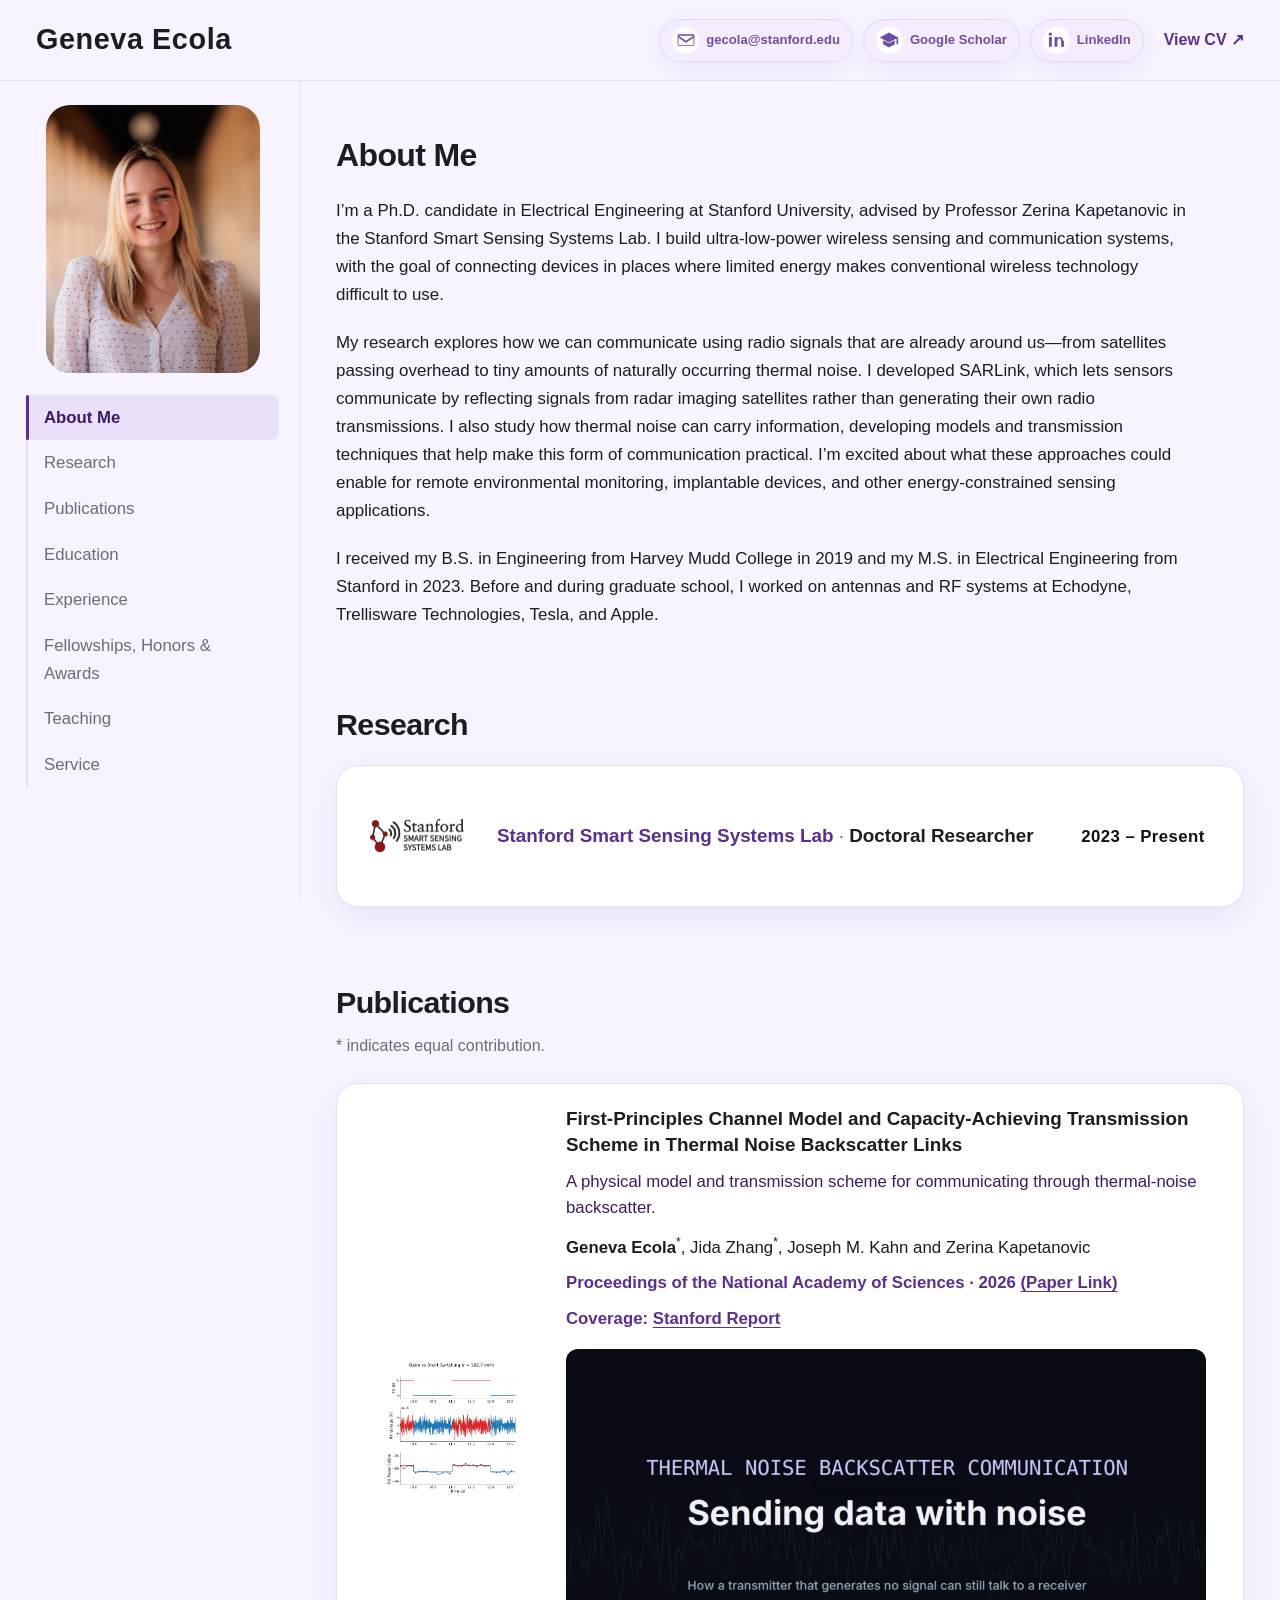
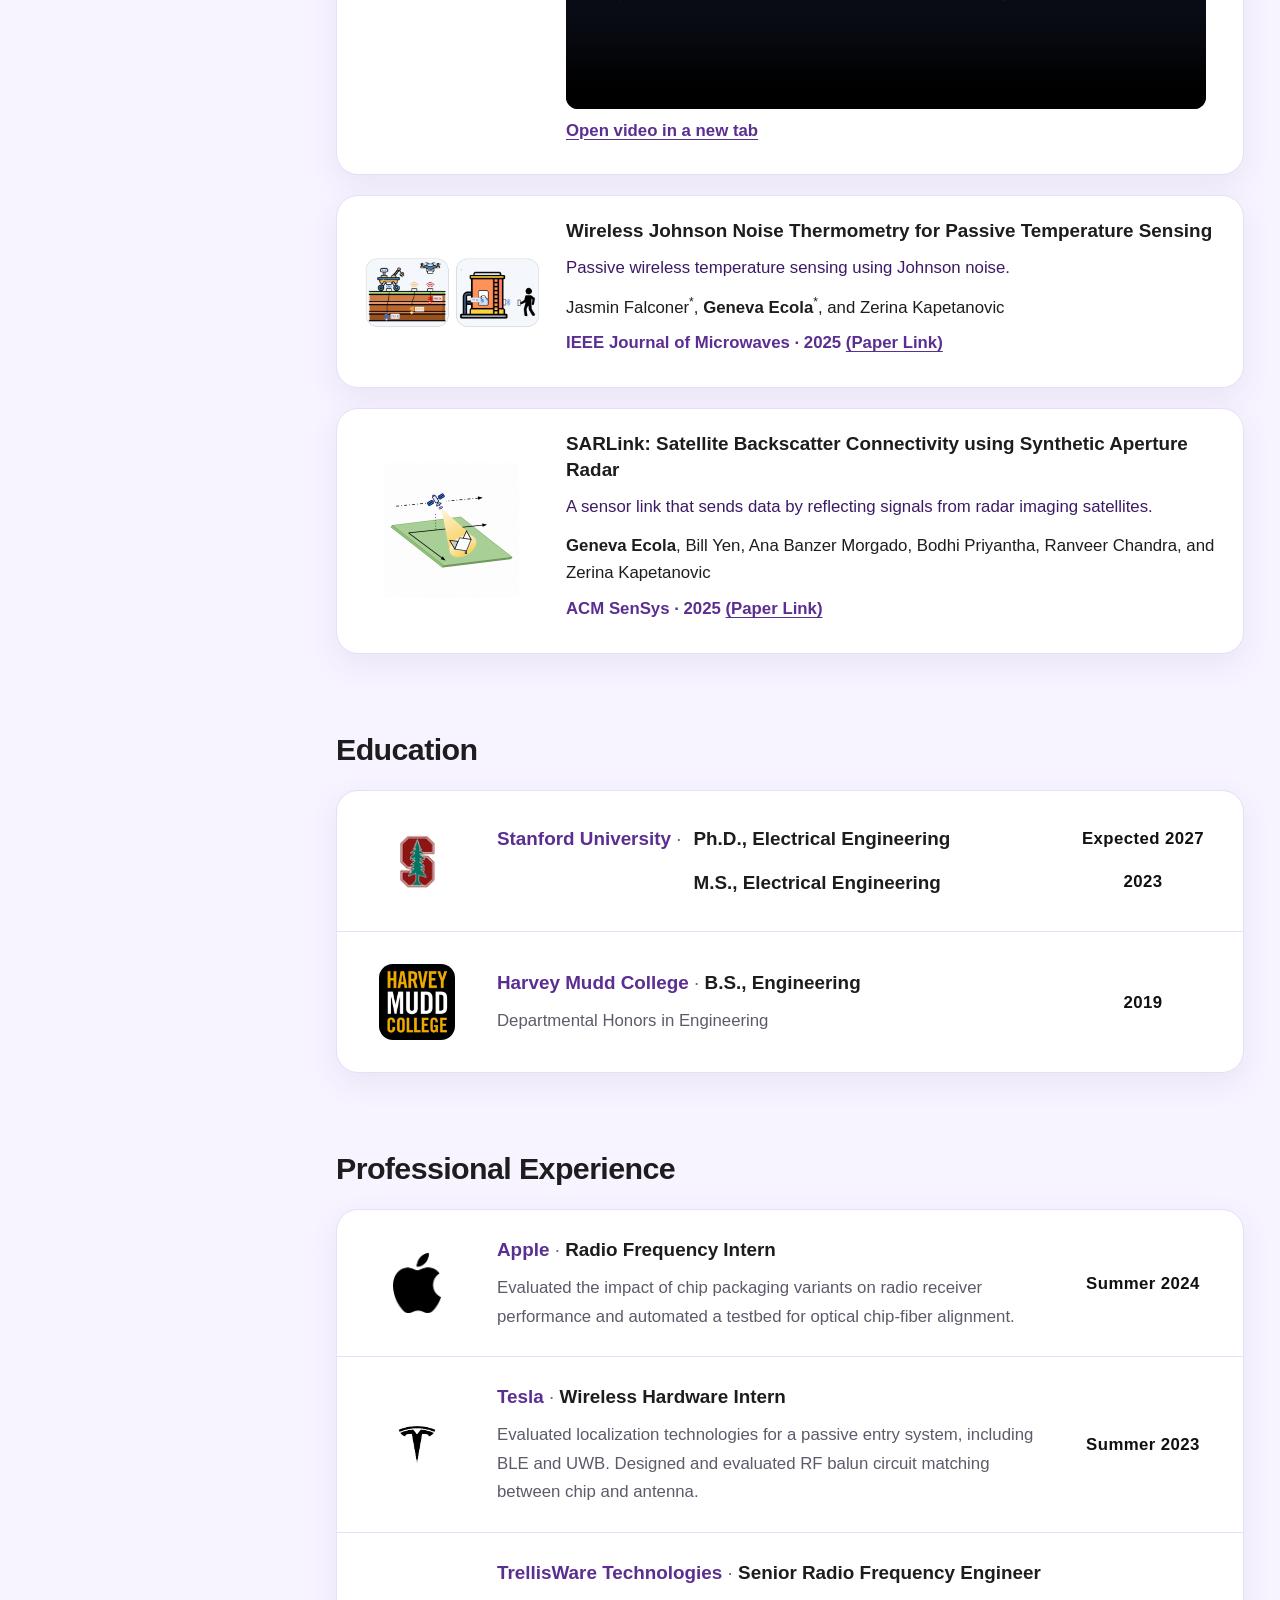
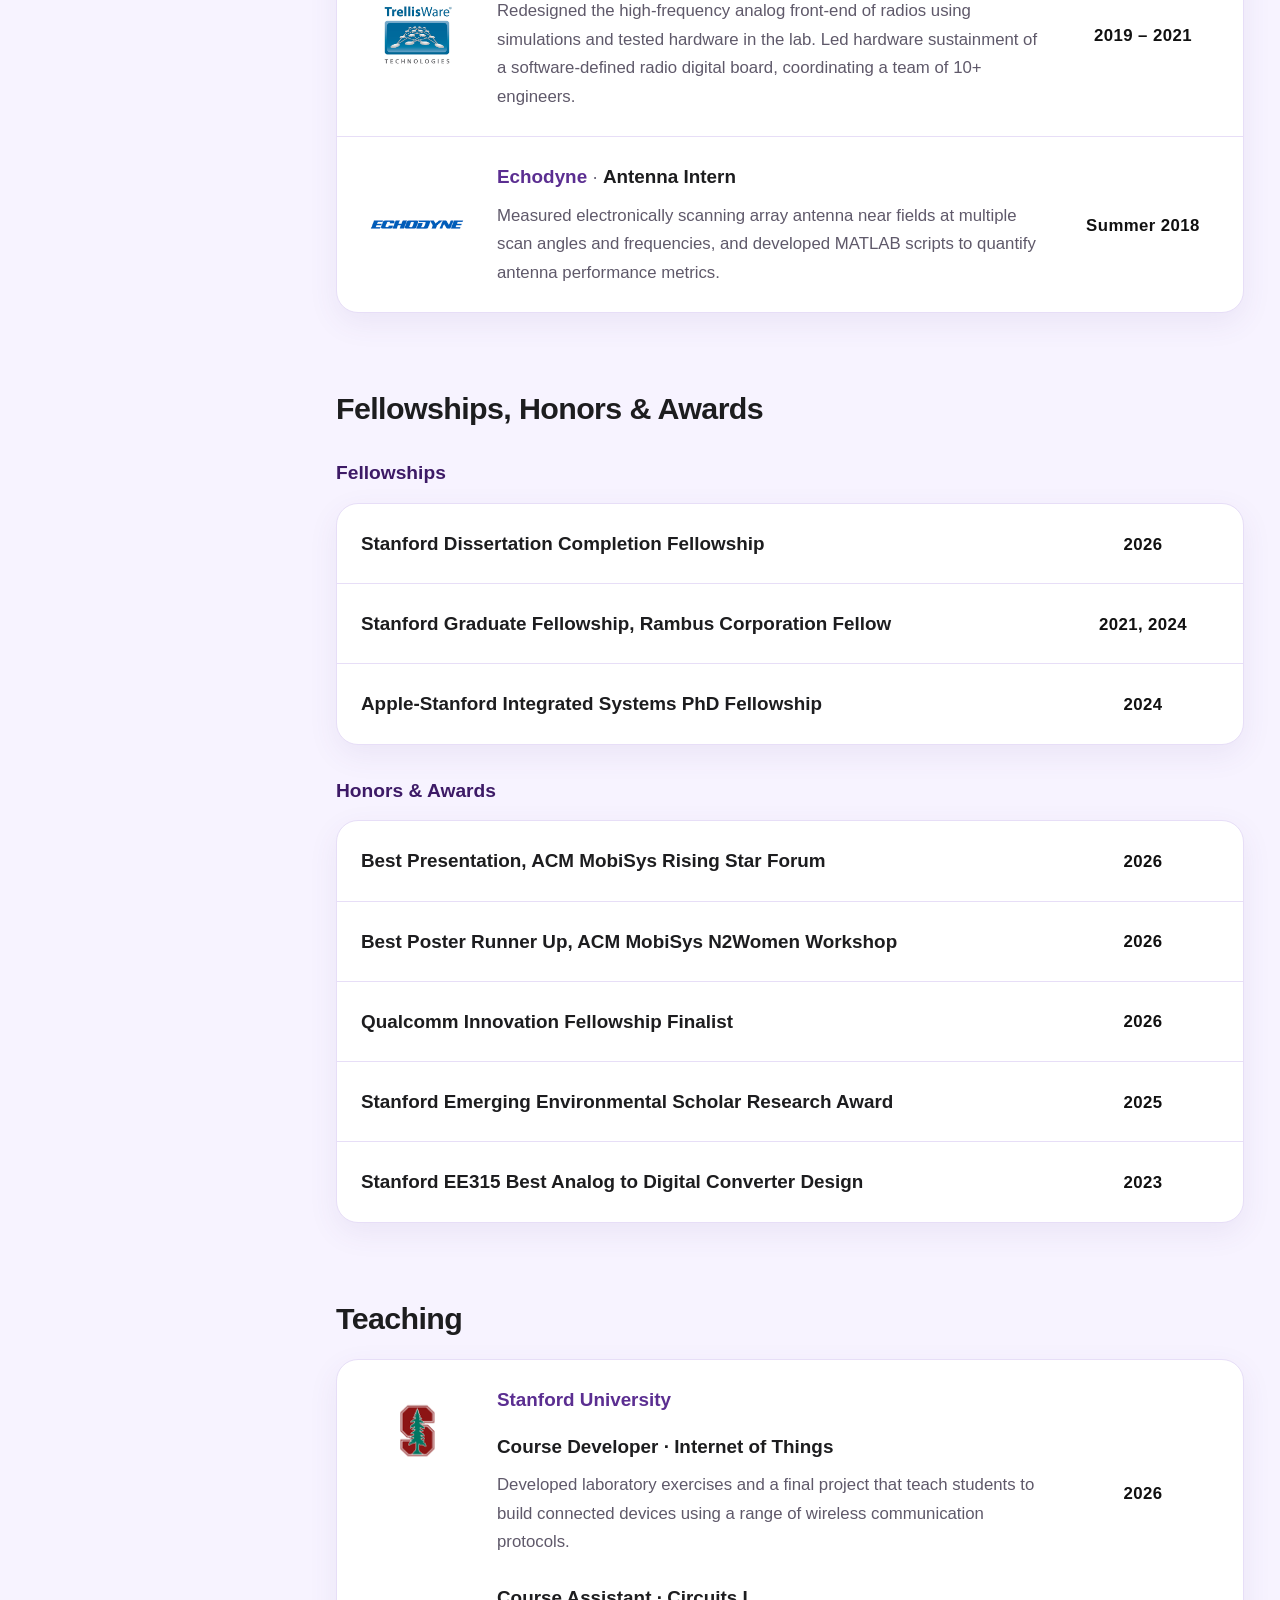
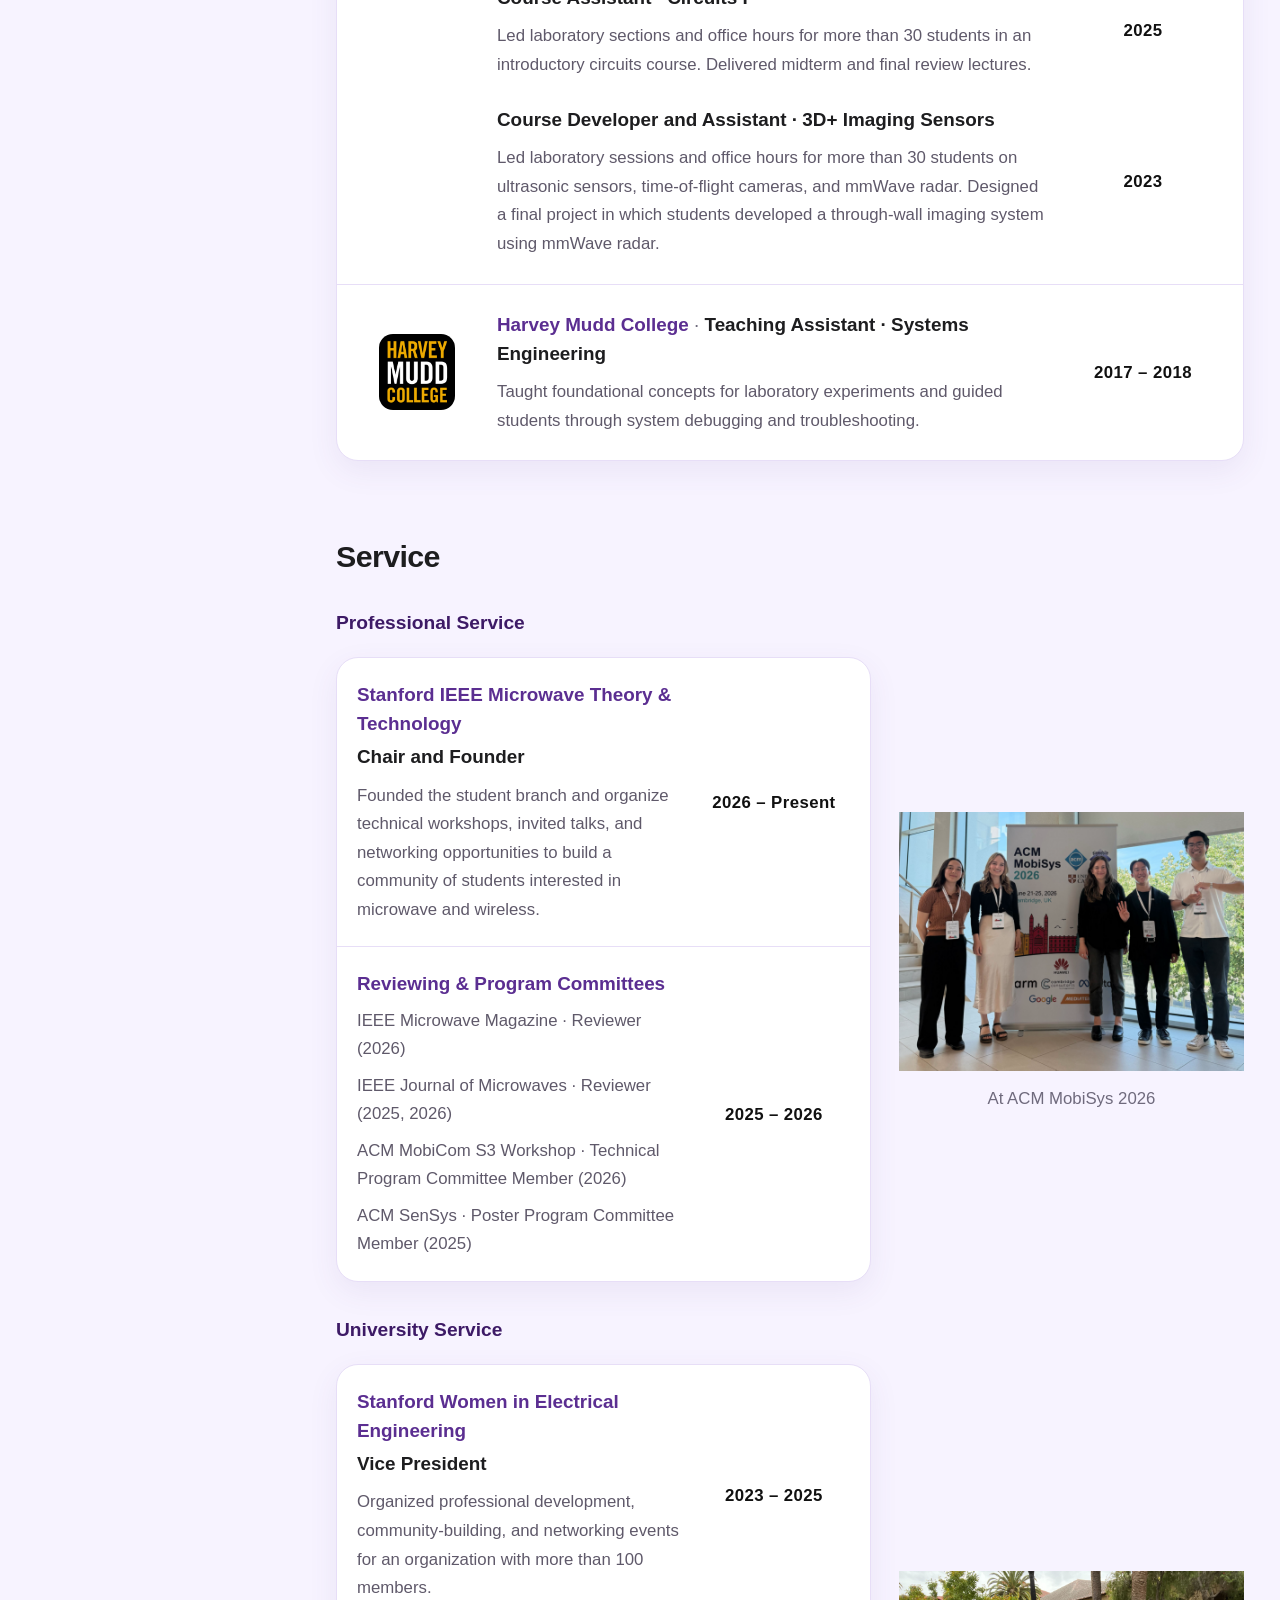
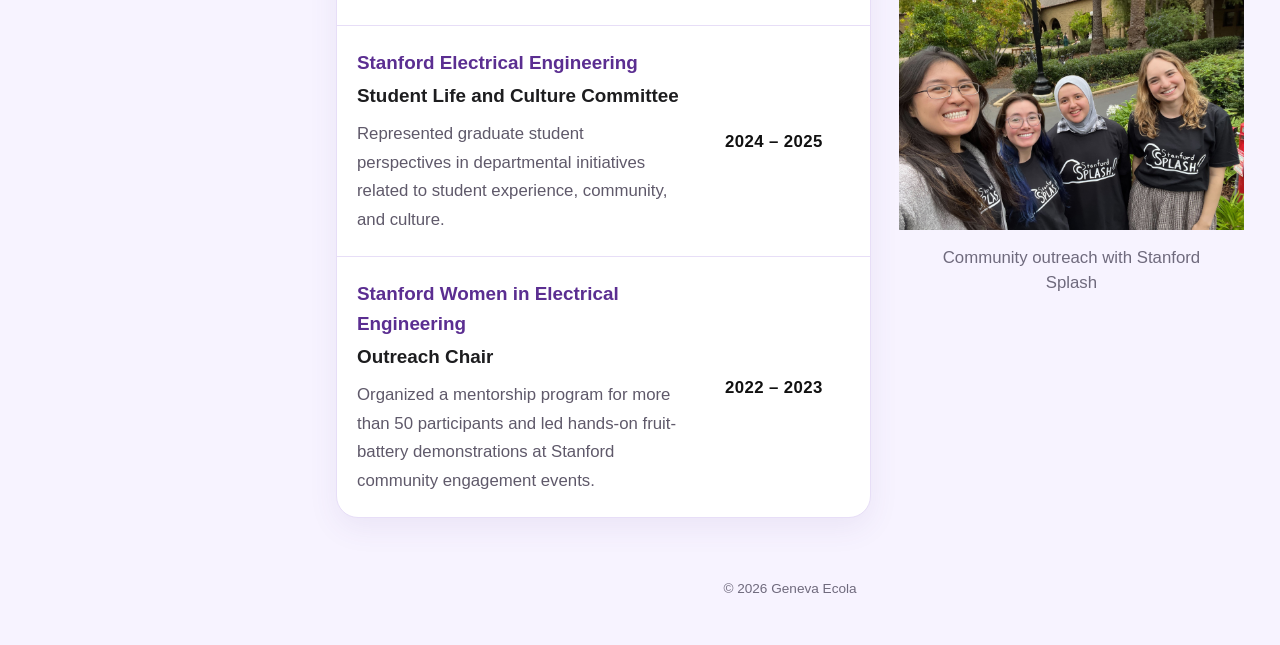
==== commit 67eed8fb: "Remove direct video link from index.html Removed the link to open the video directly in the same sec" ====
--- a/index.html
+++ b/index.html
@@ -90,7 +90,6 @@
                    style="display: block; width: 100%; max-width: 640px; height: auto; aspect-ratio: 16 / 9; object-fit: contain; margin-top: 16px; border-radius: 12px; background: #090c12;">
               <source src="videos/pnas2026.mp4" type="video/mp4">
               Your browser does not support embedded video.
-              <a href="videos/pnas2026.mp4">Open the video</a>.
             </video>
             <p class="publication-meta"><a href="videos/pnas2026.mp4" target="_blank" rel="noopener noreferrer">Open video in a new tab</a></p>
           </div>
